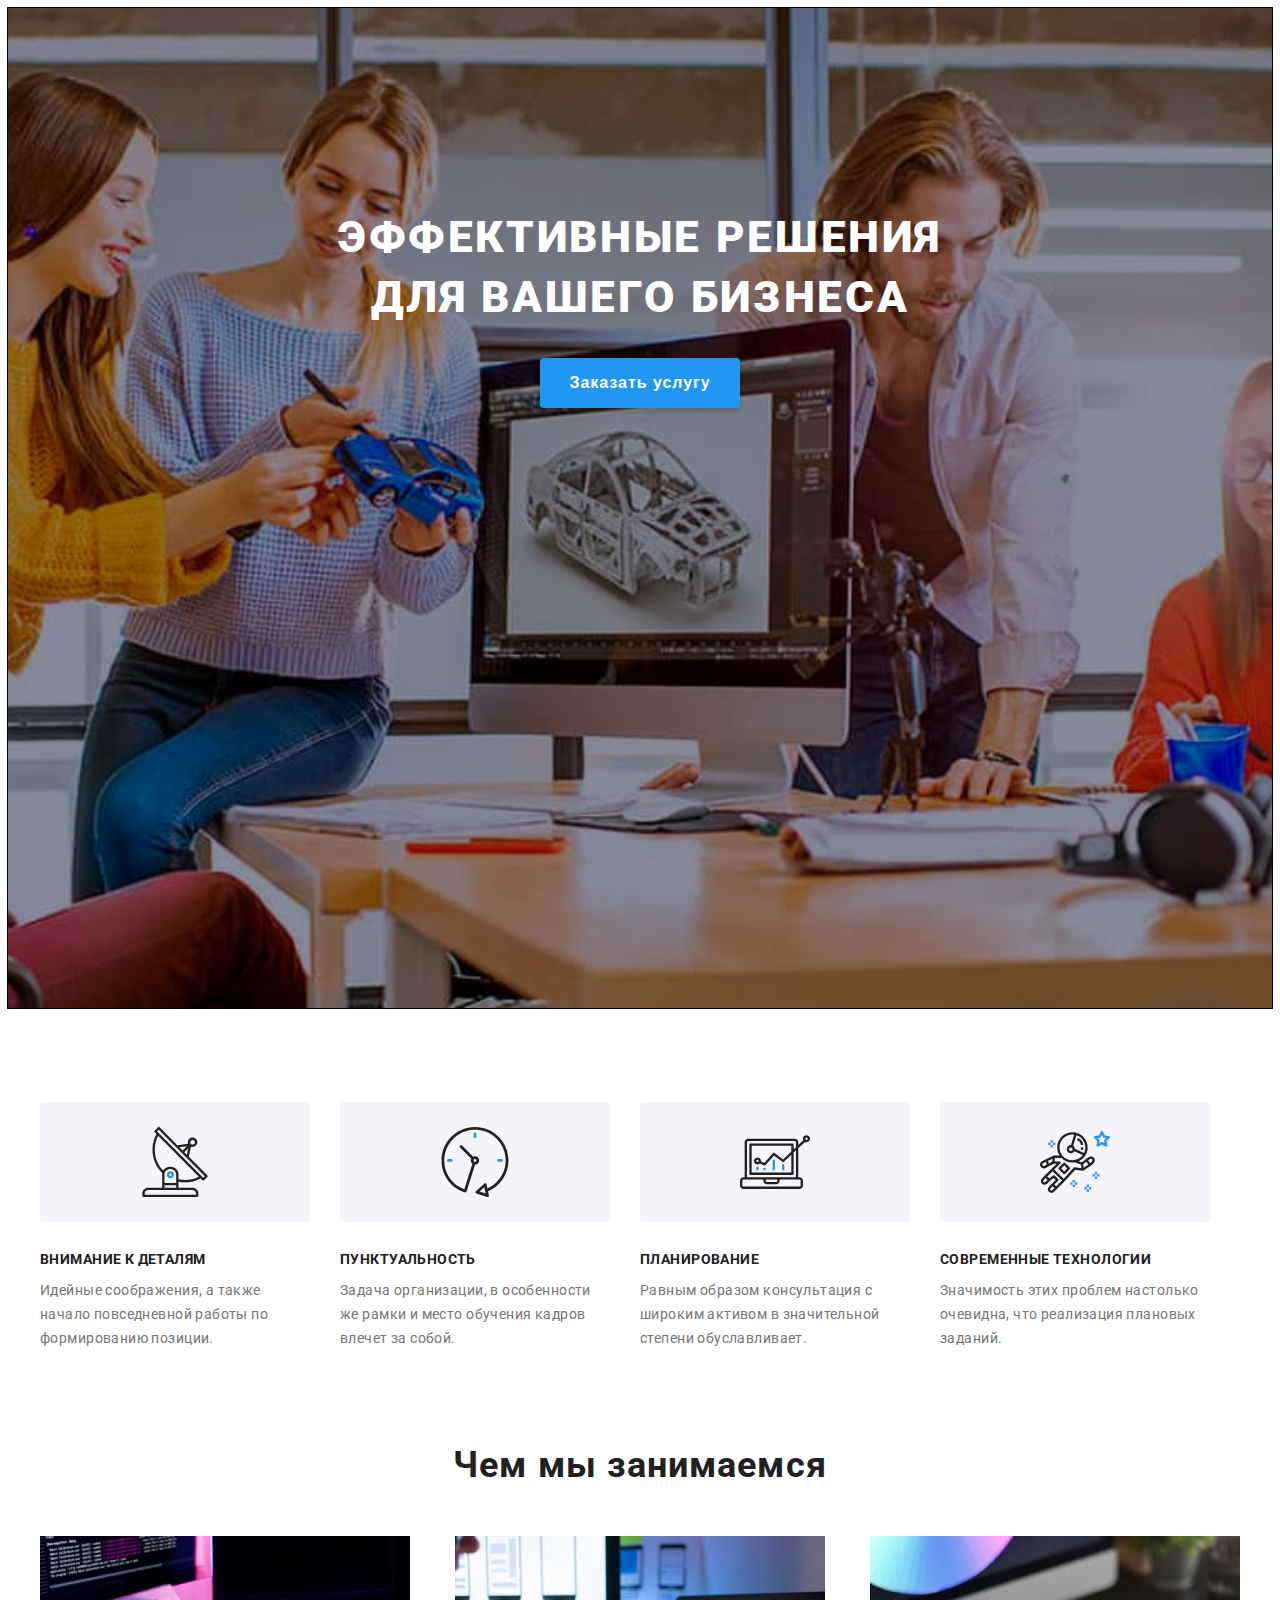
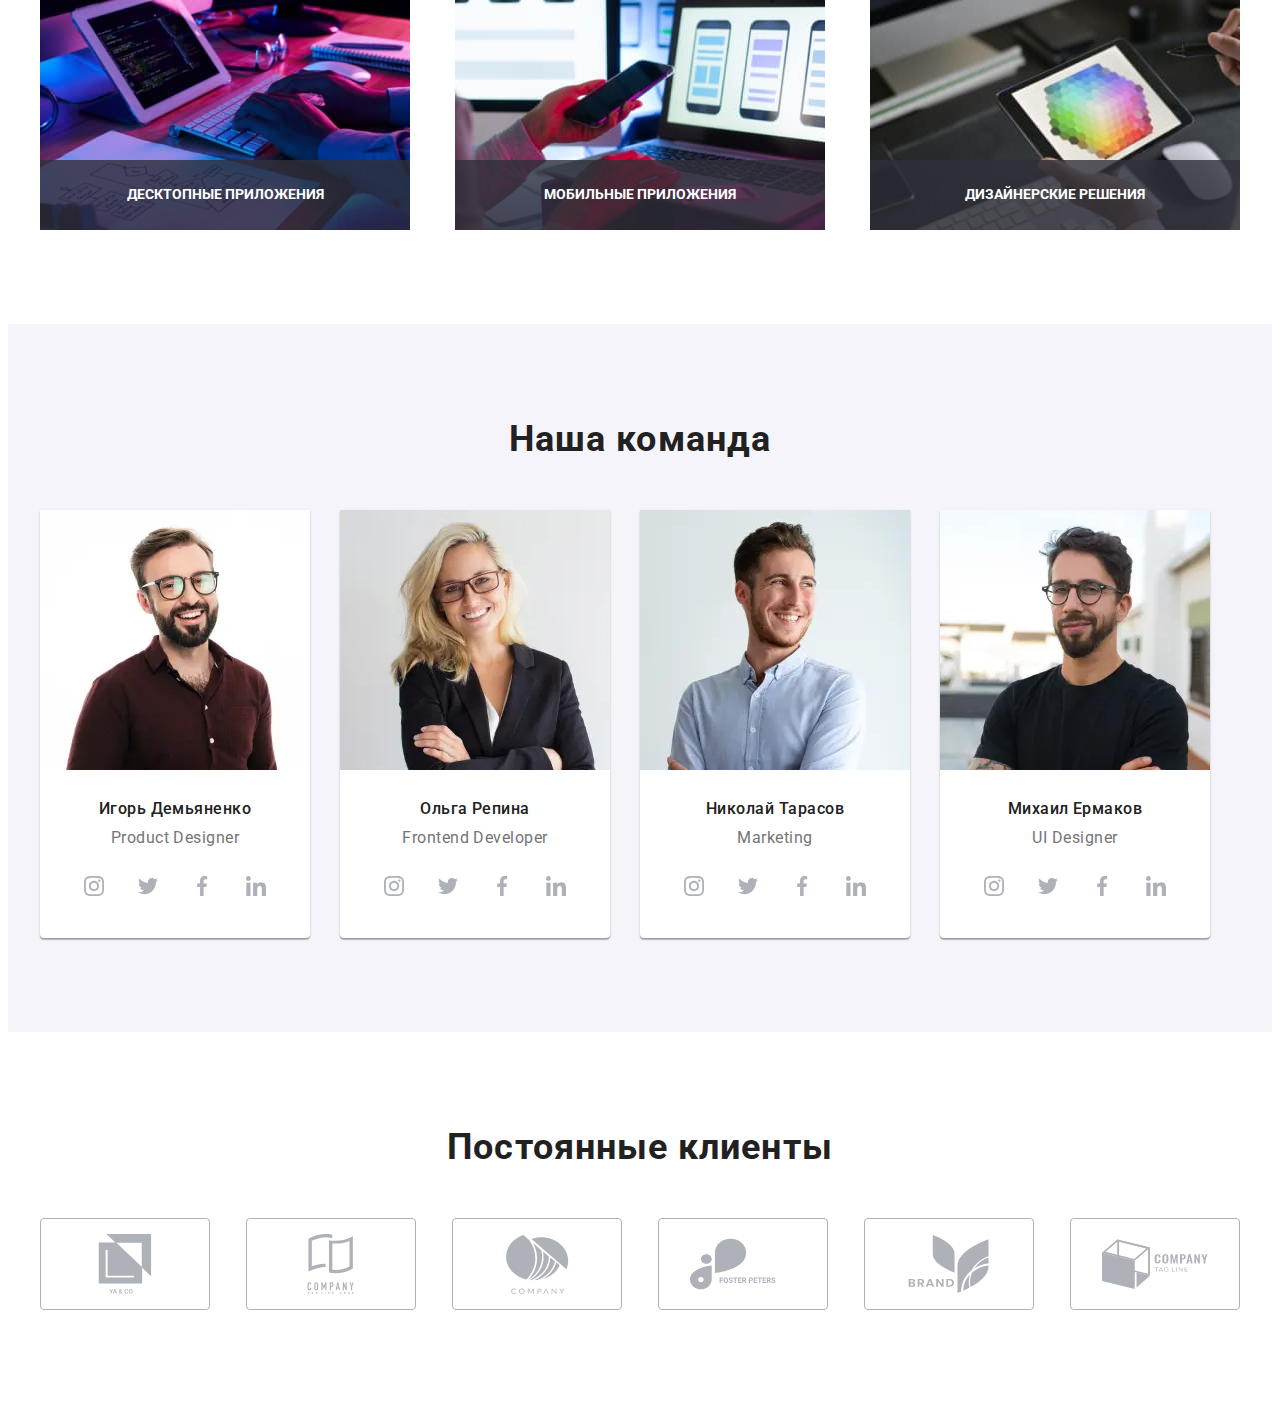
==== index.html @ 4d84e10d "+ clients" ====
<!DOCTYPE html>
<html lang="ru">

<head>
  <meta charset="UTF-8" />
  <meta http-equiv="X-UA-Compatible" content="IE=edge" />
  <meta name="viewport" content="width=device-width, initial-scale=1.0" />
  <title>WebStudio</title>
  <link rel="preconnect" href="https://fonts.gstatic.com" />
  <link href="https://fonts.googleapis.com/css2?family=Raleway:wght@700&family=Roboto:wght@400;500;700;900&display=swap"
    rel="stylesheet" />
  <link rel="stylesheet" href="https://cdnjs.cloudflare.com/ajax/libs/modern-normalize/0.2.0/modern-normalize.min.css"
    integrity="sha512-sqIVMkf5f8XGYI/UZYGs7wODxlUeoj9JknataPfUwtvrSKWMHrMXGZ7Evb6nabFYJQG15vFFyALe6r0nWCD1Ug=="
    crossorigin="anonymous" referrerpolicy="no-referrer" />
  <link rel="stylesheet" href="./css/main.min.css" />
</head>

<body>
  <!-- header -->
  <!-- <header class="header">
    <div class="container header_container">
      <div class="momile-"></div>
      <nav class="navigation">
        <a class="logo logo_header link" href="./"><span class="logo_color">Web</span>Studio</a>
        <ul class="menu list">
          <li class="menu__item">
            <a class="menu__link link current" href="./">Студия</a>
          </li>
          <li class="menu__item">
            <a class="menu__link link" href="./portfolio.html">Портфолио</a>
          </li>
          <li class="menu__item">
            <a class="menu__link link" href="#contacts">Контакты</a>
          </li>
        </ul>
      </nav>
      <button type="button" class="header__mobile-menu-btn" data-menu-button>
        <svg class="header__mobile-menu-icon">
            <use href="./images/sprite.svg#icon-burger-menu"></use>
        </svg>
    </button>
      <ul class="contact-menu list">
        <li class="contact-menu__item">
          <a class="contact-menu__mail-link link" href="mailto:info@devstudio.com">
            <svg class="contact-menu__contact-icon" width="16" height="12">
              <use href="./images/sprite.svg#icon-envelope"></use>
            </svg>
            info@devstudio.com</a>
        </li>
        <li class="contact-menu__item">
          <a class="contact-menu__tel-link link" href="tel:+380961111111">
            <svg class="contact-menu__contact-icon" width="16" height="12">
              <use href="./images/sprite.svg#icon-smartphone"></use>
            </svg>+38 096 111 11 11</a>
        </li>
      </ul>
    </div>
    <div class="mobile-menu" data-menu>
      <div class="container mobile-menu__container">
          <button type="button" class="mobile-menu__close-btn" data-menu-close>
            <svg class="close-btn-icon">
              <use class="close-btn-link" href="./images/sprite.svg#icon-closebtn-mmenu"></use>
            </svg>
          </button>
          <ul class="mobile-menu__nav list">
              <li class="mobile-menu__item"><a href="" class="mobile-menu__link link current">Студия</a></li>
              <li class="mobile-menu__item"><a href="" class="mobile-menu__link link">Портфолио</a></li>
              <li class="mobile-menu__item"><a href="" class="mobile-menu__link link">Контакты</a></li>
          </ul>
          <ul class="contact-mobile-menu list">
            <li class="contact-mobile-menu__item">
              <a class="contact-mobile-menu__mail-link link" href="mailto:info@devstudio.com">                
                info@devstudio.com</a>
            </li>
            <li class="contact-mobile-menu__item">
              <a class="contact-mobile-menu__tel-link link" href="tel:+380961111111">                
                +38 096 111 11 11</a>
            </li>
          </ul>
          <ul class="social-list list">
            <li class="mobile-list-item">
              <a class="social-link link" href="#">
                Instagram
              </a>
            </li>
            <li class="mobile-list-item">
              <a class="social-link link" href="#">
                Twitter
              </a>
            </li>
            <li class="mobile-list-item">
              <a class="social-link link" href="#">
                Facebook
              </a>
            </li>
            <li class="mobile-list-item">
              <a class="social-link link" href="#">
                LinkedIn
              </a>
            </li>
          </ul>
      </div>
  </div>
  </header> -->
  <main>
    <!-- hero_section -->
    <section class="hero-section">
      <div class="container hero-container">
        <h1 class="main-title">
          Эффективные решения <br/>
          для вашего бизнеса
        </h1>
        <button class="popup-btn" type="button" data-modal-open>
          Заказать услугу
        </button>
      </div>
    </section>
    <!-- features_section -->
    <section class="features-section section">
      <div class="container features-container">
        <h2 class="main-suptitle visually-hidden">Преимущества</h2>
        <ul class="features-list list">
          <li class="features-list-item">
            <div class="features-icon-bgr">
              <svg class="features-icon" width="70" height="70">
                <use href="./images/sprite.svg#icon-antenna"></use>
              </svg>
            </div>
            <h3 class="suptitle">Внимание к деталям</h3>
            <p class="features-text">
              Идейные соображения, а также начало повседневной работы по
              формированию позиции.
            </p>
          </li>
          <li class="features-list-item">
            <div class="features-icon-bgr">
              <svg class="features-icon" width="70" height="70">
                <use href="./images/sprite.svg#icon-clock"></use>
              </svg>
            </div>
            <h3 class="suptitle">Пунктуальность</h3>
            <p class="features-text">
              Задача организации, в особенности же рамки и место обучения
              кадров влечет за собой.
            </p>
          </li>
          <li class="features-list-item">
            <div class="features-icon-bgr">
              <svg class="features-icon" width="70" height="70">
                <use href="./images/sprite.svg#icon-diagram"></use>
              </svg>
            </div>
            <h3 class="suptitle">Планирование</h3>
            <p class="features-text">
              Равным образом консультация с широким активом в значительной
              степени обуславливает.
            </p>
          </li>
          <li class="features-list-item">
            <div class="features-icon-bgr">
              <svg class="features-icon" width="70" height="70">
                <use href="./images/sprite.svg#icon-astronaut"></use>
              </svg>
            </div>
            <h3 class="suptitle">Современные технологии</h3>
            <p class="features-text">
              Значимость этих проблем настолько очевидна, что реализация
              плановых заданий.
            </p>
          </li>
        </ul>
      </div>
    </section>
    <!-- about_section -->
    <section class="about-section section">
      <div class="container">
        <h2 class="main-suptitle">Чем мы занимаемся</h2>
        <ul class="about-list list">
          <li class="about-list-item">
            <div class="about-list-wrapper">
              <picture class="picture">
                <source media="(min-width: 1200px)"
                    srcset="./images/what_we_do/box1.jpg 1x, ./images/what_we_do/box1.jpg 2x"
                      type="image/webp">
                <source media="(min-width: 1200px)"
                    srcset="./images/what_we_do/box1.jpg 1x, ./images/what_we_do/box1.jpg 2x">
              <img class="about-img" src="#" alt="программист пишет код" width="370"
                height="294" />
              </picture>
              <p class="about-list-wraper-title">Десктопные приложения</p>
            </div>
          </li>
          <li class="about-list-item">
            <div class="about-list-wrapper">
              <picture class="picture">
                <source media="(min-width: 1200px)"
                    srcset="./images/what_we_do/box2.jpg 1x, ./images/what_we_do/box2.jpg 2x"
                      type="image/webp">
                <source media="(min-width: 1200px)"
                    srcset="./images/what_we_do/box2.jpg 1x, ./images/what_we_do/box2.jpg 2x">
              <img class="about-img" src="#" alt="просмотр макета для телефона" width="370"
                height="294" />
              </picture>
              <p class="about-list-wraper-title">Мобильные приложения</p>
            </div>
          </li>
          <li class="about-list-item">
            <div class="about-list-wrapper">
              <picture class="picture">
                <source media="(min-width: 1200px)"
                    srcset="./images/what_we_do/box3.jpg 1x, ./images/what_we_do/box3.jpg 2x"
                      type="image/webp">
                <source media="(min-width: 1200px)"
                    srcset="./images/what_we_do/box3.jpg 1x, ./images/what_we_do/box3.jpg 2x">
              <img class="about-img" src="#" alt="выбор цвета" width="370" height="294" />
            </picture>
              <p class="about-list-wraper-title">Дизайнерские решения</p>
            </div>
          </li>
        </ul>
      </div>
    </section>
    <!-- our_team_section -->
    <section class="our-team-section section">
      <div class="container ots-container">
        <h2 class="main-suptitle">Наша команда</h2>
        <ul class="our-team-list list">
          <li class="our-team-list-item">
            <picture class="picture">
              <source media="(min-width: 1200px)"
                  srcset="./images/desktop/team1.webp 1x, ./images/desktop/team1@2x.webp 2x"
                    type="image/webp">
              <source media="(min-width: 1200px)"
                  srcset="./images/desktop/team1.jpg 1x, ./images/desktop/team1@2x.jpg 2x">
              <source media="(min-width: 768px)"
                  srcset="./images/tablet/team1.webp 1x, ./images/tablet/team1@2x.webp 2x"
                    type="image/webp">
              <source media="(min-width: 768px)"
                  srcset="./images/tablet/team1.jpg 1x, ./images/tablet/team1@2x.jpg 2x">
              <source media="(min-width: 480px)"
                  srcset="./images/mobile/team1.webp 1x, ./images/mobile/team1@2x.webp 2x"
                    type="image/webp">
              <source media="(min-width: 480px)"
              srcset="./images/mobile/team1.jpg 1x, ./images/mobile/team1@2x.jpg 2x">
              <img class="our-team-img" src="./images/mobile/team1.jpg" alt="Игорь Демьяненко"/>
            </picture>
            <div class="members">
              <h3 class="our-team-suptitle">Игорь Демьяненко</h3>
              <p class="our-team-text">Product Designer</p>
              <ul class="social-list list">
                <li class="members-list-item">
                  <a class="social-link link" href="#">
                    <svg class="social-icon">
                      <use class="social-list__icon" href="./images/sprite.svg#icon-instagram"></use>
                    </svg>
                  </a>
                </li>
                <li class="members-list-item">
                  <a class="social-link link" href="#">
                    <svg class="social-icon">
                      <use class="social-list__icon" href="./images/sprite.svg#icon-twitter"></use>
                    </svg>
                  </a>
                </li>
                <li class="members-list-item">
                  <a class="social-link link" href="#">
                    <svg class="social-icon">
                      <use class="social-list__icon" href="./images/sprite.svg#icon-facebook"></use>
                    </svg>
                  </a>
                </li>
                <li class="members-list-item">
                  <a class="social-link link" href="#">
                    <svg class="social-icon">
                      <use class="social-list__icon" href="./images/sprite.svg#icon-linkedin"></use>
                    </svg>
                  </a>
                </li>
              </ul>
            </div>
          </li>
          <li class="our-team-list-item">
            <picture class="picture">
              <source media="(min-width: 1200px)"
              srcset="./images/desktop/team2.webp 1x, ./images/desktop/team2@2x.webp 2x"
              type="image/webp">
                  <source media="(min-width: 1200px)"
              srcset="./images/desktop/team2.jpg 1x, ./images/desktop/team2@2x.jpg 2x">
                  <source media="(min-width: 768px)"
              srcset="./images/tablet/team2.webp 1x, ./images/tablet/team2@2x.webp 2x"
              type="image/webp">
                  <source media="(min-width: 768px)"
              srcset="./images/tablet/team2.jpg 1x, ./images/tablet/team2@2x.jpg 2x">
              <source media="(min-width: 480px)"
              srcset="./images/mobile/team2.webp 1x, ./images/mobile/team2@2x.webp 2x"
              type="image/webp">
              <source media="(min-width: 480px)"
              srcset="./images/mobile/team2.jpg 1x, ./images/mobile/team2@2x.jpg 2x">
              <img class="our-team-img" src="./images/mobile/team2.jpg" alt="Ольга Репина"/>
            </picture>            
            <div class="members">
              <h3 class="our-team-suptitle">Ольга Репина</h3>
              <p class="our-team-text">Frontend Developer</p>
              <ul class="social-list list">
                <li class="members-list-item">
                  <a class="social-link link" href="#">
                    <svg class="social-icon">
                      <use class="social-list__icon" href="./images/sprite.svg#icon-instagram"></use>
                    </svg>
                  </a>
                </li>
                <li class="members-list-item">
                  <a class="social-link link" href="#">
                    <svg class="social-icon">
                      <use class="social-list__icon" href="./images/sprite.svg#icon-twitter"></use>
                    </svg>
                  </a>
                </li>
                <li class="members-list-item">
                  <a class="social-link link" href="#">
                    <svg class="social-icon">
                      <use class="social-list__icon" href="./images/sprite.svg#icon-facebook"></use>
                    </svg>
                  </a>
                </li>
                <li class="members-list-item">
                  <a class="social-link link" href="#">
                    <svg class="social-icon">
                      <use class="social-list__icon" href="./images/sprite.svg#icon-linkedin"></use>
                    </svg>
                  </a>
                </li>
              </ul>
            </div>
          </li>
          <li class="our-team-list-item">
            <picture class="picture">
              <source media="(min-width: 1200px)"
              srcset="./images/desktop/team3.webp 1x, ./images/desktop/team3@2x.webp 2x"
              type="image/webp">
                  <source media="(min-width: 1200px)"
              srcset="./images/desktop/team3.jpg 1x, ./images/desktop/team3@2x.jpg 2x">
                  <source media="(min-width: 768px)"
              srcset="./images/tablet/team3.webp 1x, ./images/tablet/team3@2x.webp 2x"
              type="image/webp">
                  <source media="(min-width: 768px)"
              srcset="./images/tablet/team3.jpg 1x, ./images/tablet/team3@2x.jpg 2x">
              <source media="(min-width: 480px)"
              srcset="./images/mobile/team3.webp 1x, ./images/mobile/team3@2x.webp 2x"
              type="image/webp">
              <source media="(min-width: 480px)"
              srcset="./images/mobile/team3.jpg 1x, ./images/mobile/team3@2x.jpg 2x">
            <img class="our-team-img" src="./images/mobile/team3.jpg" alt="Николай Тарасов" />
          </picture>
            <div class="members">
              <h3 class="our-team-suptitle">Николай Тарасов</h3>
              <p class="our-team-text">Marketing</p>
              <ul class="social-list list">
                <li class="members-list-item">
                  <a class="social-link link" href="#">
                    <svg class="social-icon">
                      <use class="social-list__icon" href="./images/sprite.svg#icon-instagram"></use>
                    </svg>
                  </a>
                </li>
                <li class="members-list-item">
                  <a class="social-link link" href="#">
                    <svg class="social-icon">
                      <use class="social-list__icon" href="./images/sprite.svg#icon-twitter"></use>
                    </svg>
                  </a>
                </li>
                <li class="members-list-item">
                  <a class="social-link link" href="#">
                    <svg class="social-icon">
                      <use class="social-list__icon" href="./images/sprite.svg#icon-facebook"></use>
                    </svg>
                  </a>
                </li>
                <li class="members-list-item">
                  <a class="social-link link" href="#">
                    <svg class="social-icon">
                      <use class="social-list__icon" href="./images/sprite.svg#icon-linkedin"></use>
                    </svg>
                  </a>
                </li>
              </ul>
            </div>
          </li>
          <li class="our-team-list-item">
            <picture class="picture">
              <source media="(min-width: 1200px)"
              srcset="./images/desktop/team4.webp 1x, ./images/desktop/team4@2x.webp 2x"
              type="image/webp">
                  <source media="(min-width: 1200px)"
              srcset="./images/desktop/team4.jpg 1x, ./images/desktop/team4@2x.jpg 2x">
                  <source media="(min-width: 768px)"
              srcset="./images/tablet/team4.webp 1x, ./images/tablet/team4@2x.webp 2x"
              type="image/webp">
                  <source media="(min-width: 768px)"
              srcset="./images/tablet/team4.jpg 1x, ./images/tablet/team4@2x.jpg 2x">
              <source media="(min-width: 480px)"
              srcset="./images/mobile/team4.webp 1x, ./images/mobile/team4@2x.webp 2x"
              type="image/webp">
              <source media="(min-width: 480px)"
              srcset="./images/mobile/team4.jpg 1x, ./images/mobile/team4@2x.jpg 2x">
            <img class="our-team-img" src="./images/mobile/team4.jpg" alt="Михаил Ермаков"/>
          </picture>
            <div class="members">
              <h3 class="our-team-suptitle">Михаил Ермаков</h3>
              <p class="our-team-text">UI Designer</p>
              <ul class="social-list list">
                <li class="members-list-item">
                  <a class="social-link link" href="#">
                    <svg class="social-icon">
                      <use class="social-list__icon" href="./images/sprite.svg#icon-instagram"></use>
                    </svg>
                  </a>
                </li>
                <li class="members-list-item">
                  <a class="social-link link" href="#">
                    <svg class="social-icon">
                      <use class="social-list__icon" href="./images/sprite.svg#icon-twitter"></use>
                    </svg>
                  </a>
                </li>
                <li class="members-list-item">
                  <a class="social-link link" href="#">
                    <svg class="social-icon">
                      <use class="social-list__icon" href="./images/sprite.svg#icon-facebook"></use>
                    </svg>
                  </a>
                </li>
                <li class="members-list-item">
                  <a class="social-link link" href="#">
                    <svg class="social-icon">
                      <use class="social-list__icon" href="./images/sprite.svg#icon-linkedin"></use>
                    </svg>
                  </a>
                </li>
              </ul>
            </div>
          </li>
        </ul>
      </div>
    </section>
    <!-- clients section -->
    <section class="clients-section section">
      <div class="container clients-container">
        <h2 class="main-suptitle">Постоянные клиенты</h2>
        <ul class="clients-list list">
          <li class="clients-list-item">
            <a class="clients-link link" href="#">
              <svg class="clients-icon">
                <use href="./images/sprite.svg#icon-client1"></use>
              </svg>
            </a>
          </li>
          <li class="clients-list-item">
            <a class="clients-link link" href="#">
              <svg class="clients-icon">
                <use href="./images/sprite.svg#icon-client2"></use>
              </svg>
            </a>
          </li>
          <li class="clients-list-item">
            <a class="clients-link link" href="#">
              <svg class="clients-icon">
                <use href="./images/sprite.svg#icon-client3"></use>
              </svg>
            </a>
          </li>
          <li class="clients-list-item">
            <a class="clients-link link" href="#">
              <svg class="clients-icon">
                <use href="./images/sprite.svg#icon-client4"></use>
              </svg>
            </a>
          </li>
          <li class="clients-list-item">
            <a class="clients-link link" href="#">
              <svg class="clients-icon">
                <use href="./images/sprite.svg#icon-client5"></use>
              </svg>
            </a>
          </li>
          <li class="clients-list-item">
            <a class="clients-link link" href="#">
              <svg class="clients-icon">
                <use href="./images/sprite.svg#icon-client6"></use>
              </svg>
            </a>
          </li>
        </ul>
      </div>
    </section>
  </main>
  <!-- footer section -->
  <!-- <footer class="footer">
    <div class="container footer-container">
      <div class="footer-div-all">
        <div class="address-div">
          <a class="logo logo_footer link" href="./"><span class="logo_color">Web</span><span
              class="last_logo">Studio</span></a>
          <address class="address" id="contacts">
            <ul class="address-list list">
              <li class="address-list__item">
                <a class="address-list__link-maps link" href="https://goo.gl/maps/2FeBoZ7qKvZtW7PK7" target="_blank"
                  rel="nonoopener noreferrer">г. Киев, пр-т Леси Украинки, 26</a>
              </li>
              <li class="address-list__item">
                <a class="address-list__link-mail link" href="mailto:info@devstudio.com">info@devstudio.com</a>
              </li>
              <li class="address-list__item">
                <a class="address-list__link-tel link" href="tel:+380961111111">+38 096 111 11 11</a>
              </li>
            </ul>
          </address>
        </div>
        <div class="footer-social">
          <p class="footer-social-title">Присоединяйтесь</p>
          <ul class="social-list list">
            <li class="social-list__footer-item">
              <a class="social-list__footer-link link" href="#">
                <svg class="social-icon">
                  <use class="social-list__icon" href="./images/sprite.svg#icon-instagram"></use>
                </svg>
              </a>
            </li>
            <li class="social-list__footer-item">
              <a class="social-list__footer-link link" href="#">
                <svg class="social-icon">
                  <use class="social-list__icon" href="./images/sprite.svg#icon-twitter"></use>
                </svg>
              </a>
            </li>
            <li class="social-list__footer-item">
              <a class="social-list__footer-link link" href="#">
                <svg class="social-icon">
                  <use class="social-list__icon" href="./images/sprite.svg#icon-facebook"></use>
                </svg>
              </a>
            </li>
            <li class="social-list__footer-item">
              <a class="social-list__footer-link link" href="#">
                <svg class="social-icon">
                  <use class="social-list__icon" href="./images/sprite.svg#icon-linkedin"></use>
                </svg>
              </a>
            </li>
          </ul>
        </div>
        <div class="subscribe-mail">
          <p class="subscribe-mail-title">
            Подпишитесь на рассылку
          </p>
          <form action="#" class="footer-form">
            <input type="email" class="footer-form__input-mail" name="user-email" placeholder="E-mail" pattern="^[a-zA-Z0-9]+$+@[a-z0-9.-]=\.[a-z]{2,}$" title="test@mail.com" required >
            <button type="submit" class="subscribe-btn">
              Подписаться
              <svg class="subscribe-btn__icon">
                <use class="" href="./images/sprite.svg#icon-iconsend"></use>
              </svg>
            </button>
          </form>
        </div>
      </div>
    </div>
  </footer> -->
  <!-- BACKDROP -->
  <!-- <div class="backdrop is-hidden" data-modal>
    <div class="modal"> 
      <button type="button" class="close-btn" data-modal-close>
        <svg class="close-btn-icon">
          <use class="close-btn-link" href="./images/sprite.svg#icon-closebtn"></use>
        </svg>
      </button>
      <form action="#" class="modal-form">
        <p class="modal-form-title">
          Оставьте свои данные, мы вам перезвоним
        </p>
        <label class="modal-form-label">
          Имя          
            <span class="modal-form-label-wrapper">
              <input type="text" class="modal-form-input" name="user-name" minlength="2" pattern="[a-zA-Zа-яёА-ЯЁ]+" title="Имя должно содержать символы кирилицы или латиницы" required >
              <svg class="input-icon">
                <use class="input-icon-link" href="./images/sprite.svg#icon-person-black"></use>
              </svg>
            </span>
        </label>
        <label class="modal-form-label">
          Телефон
          <span class="modal-form-label-wrapper">
          <input type="tel" class="modal-form-input" name="user-tel" pattern="[0-9]{3}-[0-9]{3}-[0-9]{2}-[0-9]{2}" title="099-999-99-99" required >
          <svg class="input-icon">
            <use class="input-icon-link" href="./images/sprite.svg#icon-phone-black"></use>
          </svg>
        </span>
        </label>
        <label class="modal-form-label">
          Почта
          <span class="modal-form-label-wrapper">
          <input type="email" class="modal-form-input" name="user-email" pattern="^[a-zA-Z0-9]+$+@[a-z0-9.-]=\.[a-z]{2,}$" title="test@mail.com" required >
          <svg class="input-icon">
            <use class="input-icon-link" href="./images/sprite.svg#icon-email-black"></use>
          </svg>
        </span>
        </label>
        <label class="modal-form-label">
          Комментарий
          <textarea name="user-message" class="modal-form-message" placeholder="Введите текст"></textarea>
        </label>
        <input type="checkbox" class="modal-form-checkbox visually-hidden" id="accept-policy">
        <label for="accept-policy" class="modal-form-checkbox-label">
          Соглашаюсь с рассылкой и принимаю&nbsp;
          <a href="#" class="modal-form-checkbox-link link">Условия договора</a>
        </label>
        <button type="submit" class="modal-form-btn">Отправить</button>
      </form>
    </div>
  </div> -->
  <!-- <script src="./js/modal.js"></script> -->
  <!-- <script
      defer
      src="https://cdnjs.cloudflare.com/ajax/libs/body-scroll-lock/3.1.5/bodyScrollLock.min.js"
      integrity="sha512-HowizSDbQl7UPEAsPnvJHlQsnBmU2YMrv7KkTBulTLEGz9chfBoWYyZJL+MUO6p/yBuuMO/8jI7O29YRZ2uBlA=="
      crossorigin="anonymous"
    ></script> -->
    <script defer src="./js/menu.js"></script>
</body>

</html>
---- css/main.min.css ----
:root{--filters-btn-bgr-color: #f5f4fa;--btn-hover-color: #188ce8;--main-background-color: #2f303a;--main-title-color: #ffffff;--grey-text-color: #757575;--suptitle-color: #212121;--logo-color: #000000;--accent-color: #2196f3;--bg-color: #c4c4c4;--social-link-color: #afb1b8;--main-font: "Roboto", "Arial", sans-serif;--secondary-font: "Raleway", sans-serif;--transition-timing-function: cubic-bezier(0.4, 0, 0.2, 1)}.visually-hidden{position:absolute;width:1px;height:1px;margin:-1px;border:0;padding:0;white-space:nowrap;clip-path:inset(100%);clip:rect(0 0 0 0);overflow:hidden}h1,h2,h3,h4,h5,h6,p{margin-top:0;margin-bottom:0}ul,ol{margin-top:0;margin-bottom:0;padding-left:0}img{display:block;margin:0 auto}body{font-family:"Roboto", sans-serif}.list{list-style:none}.link{text-decoration:none}.section{padding-bottom:60px;padding-top:60px}@media screen and (min-width: 1200px){.section{padding-bottom:94px;padding-top:94px}}.container{padding-left:15px;padding-right:15px}@media screen and (min-width: 480px){.container{width:480px;margin:0 auto}}@media screen and (min-width: 768px){.container{width:768px}}@media screen and (min-width: 1200px){.container{width:1200px}}.logo{font-family:var(--secondary-font);font-size:26px;line-height:1.19;letter-spacing:0.03em;color:var(--logo-color)}.logo_color{font-family:var(--secondary-font);font-size:26px;line-height:1.19;letter-spacing:0.03em;color:var(--accent-color)}.menu .link.current{color:var(--accent-color)}.current{position:relative}.current::after{position:absolute;bottom:0;content:"";display:block;width:100%;height:4px;background-color:var(--accent-color);border-radius:2px}.main-title{margin-bottom:30px;font-weight:900;font-size:26px;line-height:1.6;text-align:center;letter-spacing:0.06em;text-transform:uppercase;color:var(--main-title-color)}@media screen and (min-width: 1200px){.main-title{font-size:44px;line-height:1.36}}.popup-btn{background-color:var(--accent-color);font-weight:700;font-size:16px;line-height:1.87;display:flex;align-items:center;justify-content:center;width:200px;height:50px;letter-spacing:0.06em;color:var(--main-title-color);cursor:pointer;box-shadow:0px 4px 4px rgba(0,0,0,0.15);border:none;border-radius:4px;margin:0 auto;transition:background-color 250ms var(--transition-timing-function)}.popup-btn:hover,.popup-btn:focus{background:var(--btn-hover-color)}.main-suptitle{font-size:28px;line-height:1.18;letter-spacing:0.03em;text-align:center;color:var(--suptitle-color);margin-bottom:30px}@media screen and (min-width: 1200px){.main-suptitle{font-size:36px;line-height:1.17;margin-bottom:50px}}.suptitle{font-size:14px;line-height:1.14;letter-spacing:0.03em;text-transform:uppercase;color:var(--suptitle-color);margin-bottom:10px}@media screen and (max-width: 480px){.suptitle{text-align:center}}.social-list{display:flex;align-items:center;justify-content:space-between;width:206px;margin:0 auto}.social-link{display:flex;justify-content:center;align-items:center;width:44px;height:44px;border-radius:50%;color:var(--social-link-color);transition:background-color 250ms var(--transition-timing-function)}.social-link:hover,.social-link:focus{color:var(--main-title-color);background-color:var(--accent-color)}.social-icon{fill:currentColor;width:20px;height:20px}.filters-btn{border:none;font-family:"Roboto", sans-serif;font-weight:500;font-size:16px;line-height:1.62;text-align:center;letter-spacing:0.03em;color:var(--suptitle-color);background:var(--filters-btn-bgr-color);border-radius:4px;padding:6px 22px;transition:color 250ms var(--transition-timing-function)}.filters-btn:hover,.filters-btn:focus{background:var(--accent-color);color:var(--main-title-color);box-shadow:0px 3px 1px rgba(0,0,0,0.1),0px 1px 2px rgba(0,0,0,0.08),0px 2px 2px rgba(0,0,0,0.12);border-radius:4px;font-weight:500;font-size:16px;line-height:1.62;text-align:center;letter-spacing:0.03em;transition:color 250ms var(--transition-timing-function)}.modal-form{display:flex;flex-direction:column}.modal-form-title{font-weight:700;font-size:20px;line-height:1.5;letter-spacing:0.03em;text-align:center;color:var(--suptitle-color);margin-bottom:12px}.modal-form-label{font-size:12px;line-height:1.16;letter-spacing:0.01em;color:var(--grey-text-color);margin-bottom:10px}.modal-form-label-wrapper{position:relative;display:block;margin-top:4px}.modal-form-input{width:100%;height:40px;border:1px solid rgba(33,33,33,0.2);border-radius:4px;padding-left:42px}.modal-form-input:focus{outline:none;border-color:var(--accent-color);transition:border-color 250ms var(--transition-timing-function)}.input-icon{position:absolute;top:50%;transform:translateY(-50%);left:12px;width:18px;height:18px}.modal-form-input:focus+.input-icon{fill:var(--accent-color);transition:fill 250ms var(--transition-timing-function)}.modal-form-message{width:100%;height:120px;border:1px solid rgba(33,33,33,0.2);border-radius:4px;margin-top:4px;padding:12px 16px;resize:none;transition:border-color 250ms var(--transition-timing-function)}.modal-form-message::placeholder{font-size:12px;line-height:1.16;letter-spacing:0.01em;color:rgba(117,117,117,0.5)}.modal-form-message:focus{outline:none;border-color:var(--accent-color)}.modal-form-checkbox-label{display:flex;align-items:center;justify-content:center;font-size:14px;line-height:1.7;letter-spacing:0.03em;color:var(--grey-text-color);margin-bottom:30px}.modal-form-checkbox:checked+.modal-form-checkbox-label::before{background-image:url(../images/icons/iconcheck.svg)}.modal-form-checkbox-label::before{display:block;content:"";background-image:url(../images/icons/viconcheck.svg);width:16px;height:15px;cursor:pointer;margin-right:8px}.modal-form-checkbox-link{text-decoration-line:underline;color:var(--accent-color)}.modal-form-btn{align-self:center;font-weight:700;font-size:16px;line-height:1.8;letter-spacing:0.06em;width:200px;height:50px;background:var(--accent-color);box-shadow:0px 4px 4px rgba(0,0,0,0.15);border-radius:4px;border:none;color:var(--main-title-color);transition:background-color 250ms var(--transition-timing-function)}.modal-form-btn:hover,.modal-form-btn:focus{background:var(--btn-hover-color)}.modal{position:absolute;top:50%;left:50%;width:528px;height:582px;background-color:var(--main-title-color);transform:translate(-50%, -50%);padding:40px;box-shadow:0px 1px 3px rgba(0,0,0,0.12),0px 1px 1px rgba(0,0,0,0.14),0px 2px 1px rgba(0,0,0,0.2);border-radius:4px}.close-btn{position:absolute;top:8px;right:8px;width:30px;height:30px;border-radius:50%;border:1px solid rgba(0,0,0,0.1);background-color:transparent;cursor:pointer;padding:0}.close-btn:hover,.close-btn:focus{fill:var(--accent-color);transition:fill 250ms var(--transition-timing-function)}.close-btn-icon{width:11px;height:11px}.backdrop{position:fixed;top:0;left:0;width:100vw;height:100vh;background-color:rgba(0,0,0,0.2);transition:opacity 250ms linear, visibility 250ms linear}.is-hidden{opacity:0;visibility:hidden;pointer-events:none}.header_container{display:flex;align-items:center;border-bottom:1px solid #ececec}.navigation{display:flex;align-items:center}.logo_header{margin-right:92px}.menu{display:flex;align-items:center}.menu .menu__link{display:block;padding-top:32px;padding-bottom:32px}.menu__item:not(:last-child){margin-right:50px}.menu__link{font-weight:500;font-size:14px;line-height:1.14;letter-spacing:0.02em;color:var(--suptitle-color);transition:color 250ms var(--transition-timing-function)}.menu__link:hover,.menu__link:focus{color:var(--accent-color)}.contact-menu{display:flex;align-items:center;margin-left:auto}.contact-menu .contact-menu__item:not(:last-child){margin-right:50px}.contact-menu__contact-icon{fill:currentColor;margin-right:10px;width:16px;height:16px}.contact-menu__mail-link,.contact-menu__tel-link{display:flex;padding-top:32px;padding-bottom:32px;align-items:center;font-weight:500;font-size:14px;line-height:1.14;letter-spacing:0.02em;color:var(--grey-text-color);transition:color 250ms var(--transition-timing-function)}.contact-menu__mail-link:hover,.contact-menu__mail-link:focus,.contact-menu__tel-link:hover,.contact-menu__tel-link:focus{color:var(--accent-color)}.hero-section{background-color:var(--bg-color);background-image:linear-gradient(to right, rgba(47,48,58,0.4), rgba(47,48,58,0.4)),url(../images/mobile/bg-main.jpg);padding-top:118px;padding-bottom:118px;background-position:center;background-repeat:no-repeat;background-size:cover;min-height:400px;outline:1px solid #000000;margin:0 auto}@media screen and (min-device-pixel-ratio: 2) and (min-width: 320px), (min-resolution: 192dpi) and (min-width: 320px), (min-resolution: 2dppx) and (min-width: 320px){.hero-section{background-image:url(../images/mobile/bg-main@2x.jpg)}}@media screen and (min-width: 768px){.hero-section{background-image:url(../images/tablet/bg-main.jpg)}}@media screen and (min-device-pixel-ratio: 2) and (min-width: 768px), (min-resolution: 192dpi) and (min-width: 768px), (min-resolution: 2dppx) and (min-width: 768px){.hero-section{background-image:url(../images/tablet/bg-main@2x.jpg)}}@media screen and (min-width: 1200px){.hero-section{background-image:url(../images/desktop/bg-main.jpg);padding-top:200px;padding-bottom:200px;max-width:1600px;height:600px}}@media screen and (min-device-pixel-ratio: 2) and (min-width: 1200px), (min-resolution: 192dpi) and (min-width: 1200px), (min-resolution: 2dppx) and (min-width: 1200px){.hero-section{background-image:url(../images/desktop/bg-main@2x.jpg)}}.features-icon-bgr{background-color:var(--filters-btn-bgr-color);display:flex;align-items:center;justify-content:center;height:120px;border-radius:4px;margin-bottom:30px}.features-text{font-size:14px;line-height:1.14;line-height:24px;letter-spacing:0.03em;color:var(--grey-text-color)}@media screen and (min-width: 768px){.features-list{display:flex;flex-wrap:wrap;margin-left:-30px;margin-top:-30px}.features-list-item{width:calc((100% - 60px) / 2);margin-left:30px;margin-top:30px}}@media screen and (min-width: 1200px){.features-list-item{width:270px}}.about-list{display:flex;justify-content:space-between}.about-list-wrapper{position:relative}.about-list-wraper-title{position:absolute;bottom:0;width:100%;height:70px;display:flex;align-items:center;justify-content:center;font-weight:700;font-size:14px;line-height:1.14;text-align:center;text-transform:uppercase;color:var(--main-title-color);background-color:rgba(47,48,58,0.8)}@media screen and (max-width: 1200px){.about-section{display:none}}.about-section{padding-top:0px}.our-team-section{background-color:var(--filters-btn-bgr-color)}.our-team-suptitle{font-weight:500;font-size:16px;line-height:1.18;text-align:center;letter-spacing:0.03em;color:var(--suptitle-color);margin-bottom:10px}.our-team-text{font-size:16px;line-height:1.18;text-align:center;letter-spacing:0.03em;color:var(--grey-text-color);margin-bottom:16px}.members{padding:24px 0}.our-team-list-item{background-color:var(--main-title-color);box-shadow:0px 1px 3px rgba(0,0,0,0.12),0px 1px 1px rgba(0,0,0,0.14),0px 2px 1px rgba(0,0,0,0.2);border-radius:0px 0px 4px 4px}.our-team-list-item:not(:last-child){margin-bottom:30px}@media screen and (min-width: 768px){.our-team-list{display:flex;flex-wrap:wrap;margin-left:-30px;margin-top:-30px}.our-team-list-item{width:calc((100% - 60px) / 2);margin-left:30px;margin-top:30px;margin-bottom:0px}.our-team-list-item:not(:last-child){margin-bottom:0px}}@media screen and (min-width: 1200px){.members{padding:30px 0}.our-team-section{max-width:1600px}.our-team-list-item{width:unset}}.clients-list{display:flex;flex-wrap:wrap;align-items:center;justify-content:space-between;margin-left:-30px;margin-top:-30px}.clients-list-item{display:block;width:calc((100% - 60px) / 2);margin-left:30px;margin-top:30px}.clients-icon{fill:currentColor;width:106px;height:60px}.clients-link{display:flex;justify-content:center;align-items:center;color:var(--social-link-color);height:92px;border:1px solid var(--social-link-color);border-radius:4px;box-sizing:border-box;transition:color 250ms var(--transition-timing-function)}.clients-link:hover,.clients-link:focus{color:var(--accent-color);border-color:var(--accent-color)}@media screen and (min-width: 768px){.clients-list-item{width:calc((100% - 90px) / 3)}}@media screen and (min-width: 1200px){.clients-list-item{width:170px}}.footer{background-color:var(--main-background-color)}.footer-container{padding-top:60px;padding-bottom:60px}.logo-div{margin-bottom:20px}.last_logo{color:var(--main-title-color)}.address{font-style:normal;margin-top:20px}.footer-div-all{display:flex}.address-div{margin-right:70px}.address-list__item{margin-bottom:10px}.address-list__link-maps{font-size:14px;line-height:1.71;letter-spacing:0.03em;color:var(--main-title-color)}.address-list__link-mail,.address-list__link-tel{font-size:14px;line-height:1.71;letter-spacing:0.03em;color:rgba(255,255,255,0.6);transition:color 250ms var(--transition-timing-function)}.address-list__link-mail:hover,.address-list__link-mail:focus,.address-list__link-tel:hover,.address-list__link-tel:focus{color:var(--accent-color)}.footer-social-title{margin-bottom:20px;padding-top:12px;font-weight:700;font-size:14px;line-height:1.14;letter-spacing:0.03em;color:var(--main-title-color);text-transform:uppercase}.social-list__footer-link{display:flex;justify-content:center;align-items:center;width:44px;height:44px;border-radius:50%;background-color:rgba(255,255,255,0.1);color:var(--main-title-color);transition:background-color 250ms var(--transition-timing-function)}.social-list__footer-link:hover,.social-list__footer-link:focus{color:var(--main-title-color);background-color:var(--accent-color)}.footer-social-icon{fill:currentColor;width:22px;height:22px}.footer-form{display:flex}.subscribe-mail{display:inline-block;align-items:center;margin-left:auto}.subscribe-mail-title{display:block;font-weight:700;font-size:14px;line-height:1.14;letter-spacing:0.03em;text-transform:uppercase;color:var(--main-title-color);margin-bottom:20px;padding-top:12px}.footer-form__input-mail{width:358px;height:50px;border:1px solid rgba(255,255,255,0.3);border-radius:4px;filter:drop-shadow(0px 4px 4px rgba(0,0,0,0.15));background-color:transparent;font-size:16px;line-height:1.25;letter-spacing:0.03em;color:rgba(255,255,255,0.6);padding:15px 16px}.footer-form__input-mail :focus{outline:none;border-color:var(--accent-color);transition:border-color 250ms var(--transition-timing-function)}.subscribe-btn{display:flex;align-items:center;justify-content:center;width:200px;height:50px;background:var(--accent-color);box-shadow:0px 4px 4px rgba(0,0,0,0.15);border-radius:4px;margin-left:12px;border:none;color:var(--main-title-color);font-weight:700;font-size:16px;line-height:1.8;letter-spacing:0.06em;cursor:pointer}.subscribe-btn :hover{background-color:var(--btn-hover-color);transition:background-color 250ms var(--transition-timing-function)}.subscribe-btn__icon{width:24px;height:24px;margin-left:10px}.filters-list{display:flex;justify-content:center;margin-bottom:34px}.filters-list-item{display:block}.filters-list-item:not(:last-child){margin-right:8px}.projects-list{display:flex;flex-wrap:wrap;margin-left:-30px;margin-top:-30px}.projects-list-item{margin-left:30px;margin-top:30px;background:var(--main-title-color)}.projects-list-item:hover{box-shadow:0px 1px 1px rgba(0,0,0,0.12),0px 4px 4px rgba(0,0,0,0.06),1px 4px 6px rgba(0,0,0,0.16)}.projects-suptitle{font-size:18px;line-height:2;letter-spacing:0.06em;color:var(--suptitle-color)}.projects-text{font-size:16px;line-height:1.87;letter-spacing:0.03em;color:var(--suptitle-color)}.project-list-item-div{padding:20px 24px;border:1px solid #eeeeee}.projects-link{display:block;position:relative}.projects-img-wrapper{position:relative;overflow:hidden}.overlay{position:absolute;top:0;left:0;width:100%;height:100%;font-size:18px;line-height:1.5;letter-spacing:0.03em;color:var(--main-title-color);background:rgba(33,150,243,0.9);overflow:auto;padding:63px 24px;transform:translateY(100%);transition:transform 250ms linear}.projects-link:hover .overlay,.projects-link:focus .overlay{transform:translateY(0%)}
/*# sourceMappingURL=main.min.css.map */
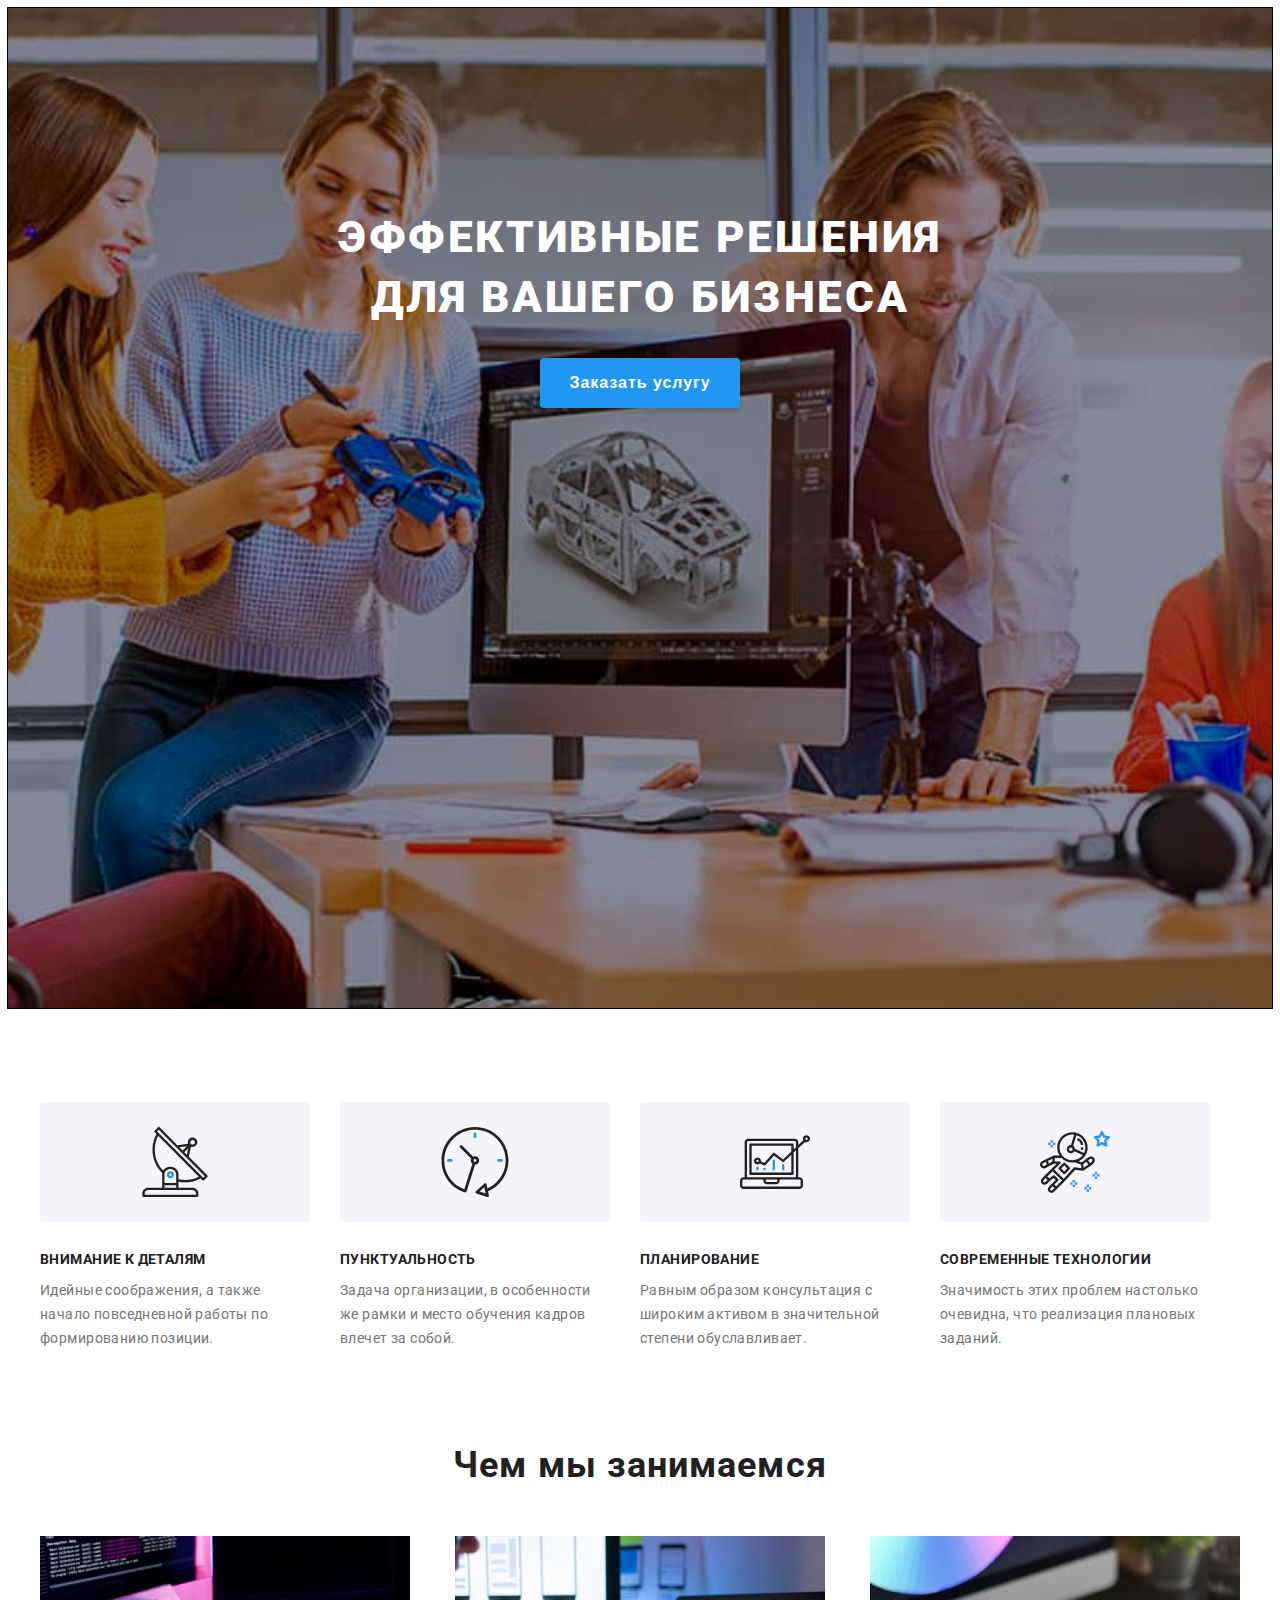
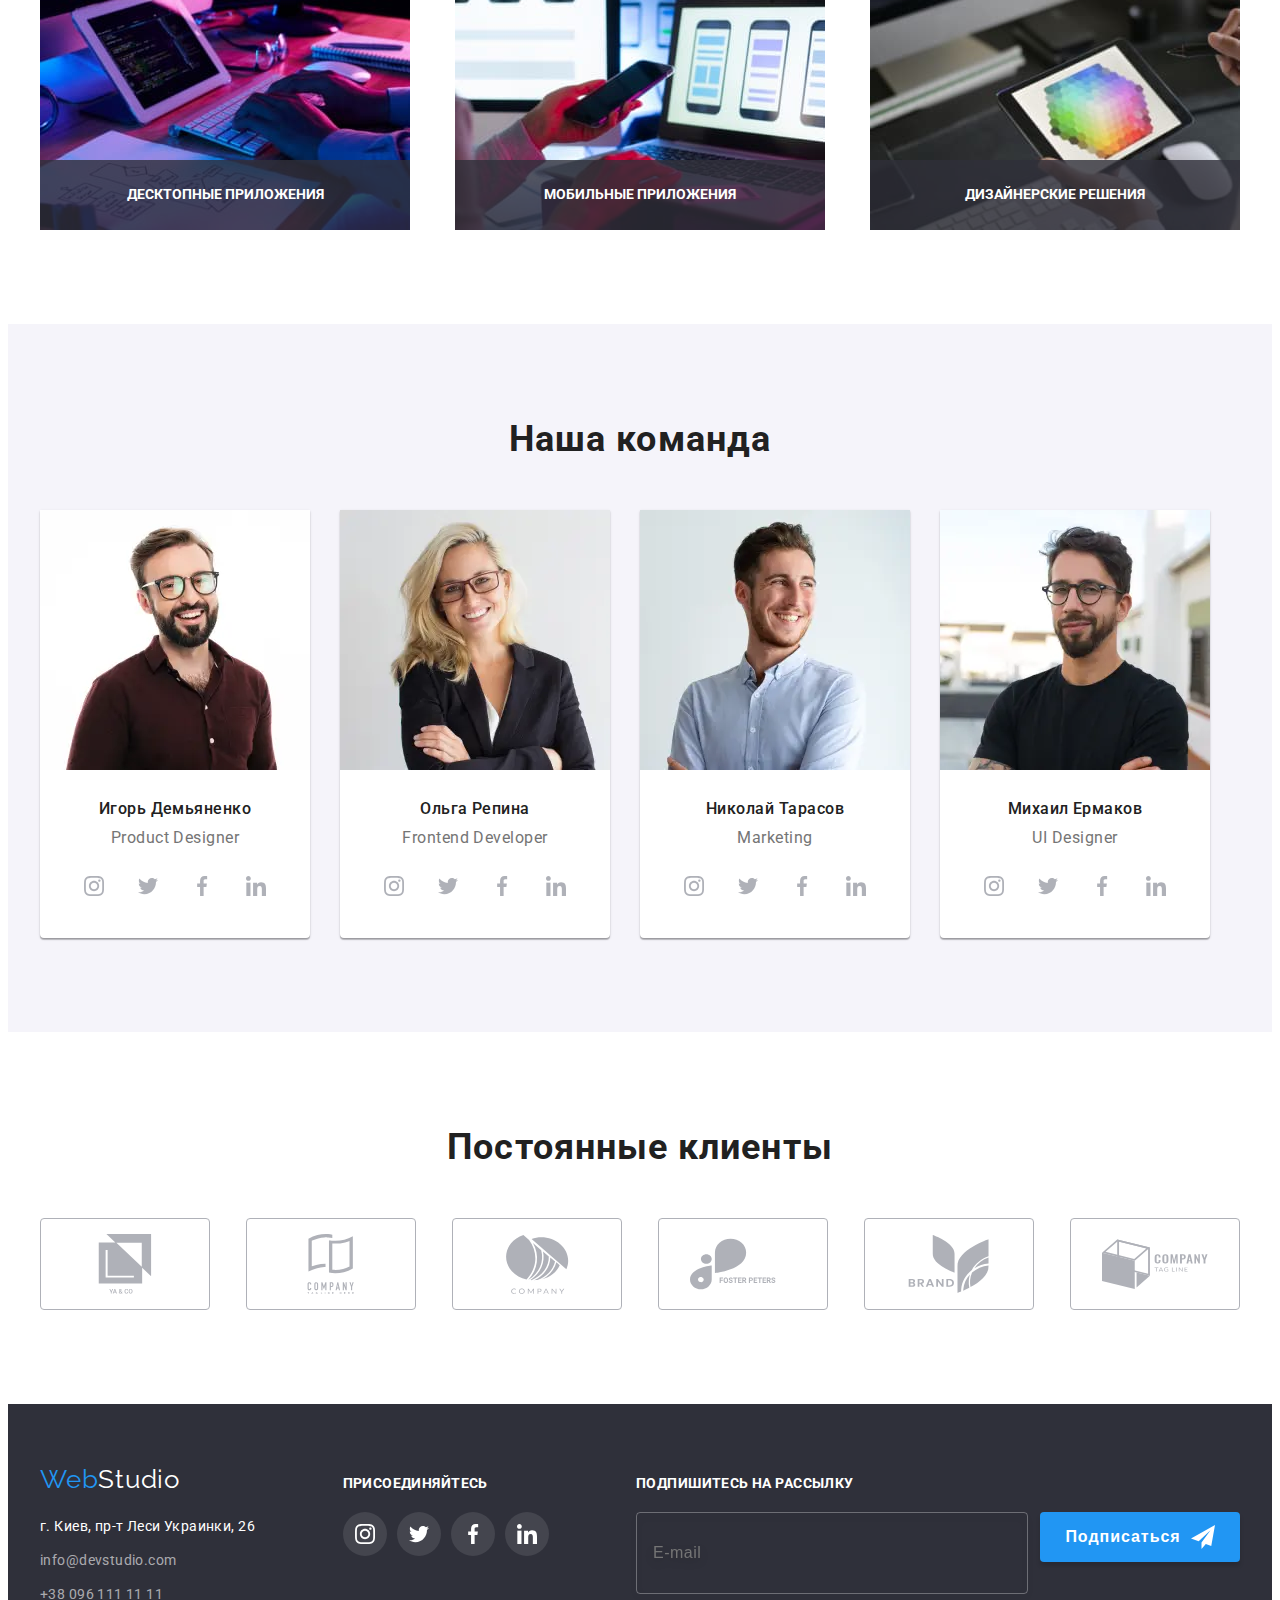
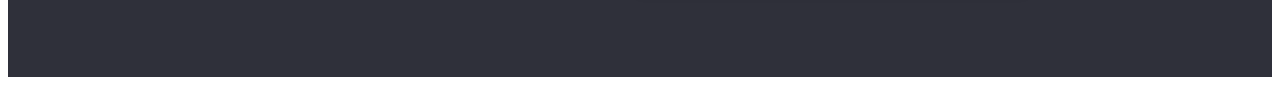
==== commit 20a962e6: "+ footer" ====
--- a/index.html
+++ b/index.html
@@ -496,7 +496,7 @@
     </section>
   </main>
   <!-- footer section -->
-  <!-- <footer class="footer">
+  <footer class="footer">
     <div class="container footer-container">
       <div class="footer-div-all">
         <div class="address-div">
@@ -566,7 +566,7 @@
         </div>
       </div>
     </div>
-  </footer> -->
+  </footer>
   <!-- BACKDROP -->
   <!-- <div class="backdrop is-hidden" data-modal>
     <div class="modal"> 
--- a/css/main.min.css
+++ b/css/main.min.css
@@ -1,2 +1,2 @@
-:root{--filters-btn-bgr-color: #f5f4fa;--btn-hover-color: #188ce8;--main-background-color: #2f303a;--main-title-color: #ffffff;--grey-text-color: #757575;--suptitle-color: #212121;--logo-color: #000000;--accent-color: #2196f3;--bg-color: #c4c4c4;--social-link-color: #afb1b8;--main-font: "Roboto", "Arial", sans-serif;--secondary-font: "Raleway", sans-serif;--transition-timing-function: cubic-bezier(0.4, 0, 0.2, 1)}.visually-hidden{position:absolute;width:1px;height:1px;margin:-1px;border:0;padding:0;white-space:nowrap;clip-path:inset(100%);clip:rect(0 0 0 0);overflow:hidden}h1,h2,h3,h4,h5,h6,p{margin-top:0;margin-bottom:0}ul,ol{margin-top:0;margin-bottom:0;padding-left:0}img{display:block;margin:0 auto}body{font-family:"Roboto", sans-serif}.list{list-style:none}.link{text-decoration:none}.section{padding-bottom:60px;padding-top:60px}@media screen and (min-width: 1200px){.section{padding-bottom:94px;padding-top:94px}}.container{padding-left:15px;padding-right:15px}@media screen and (min-width: 480px){.container{width:480px;margin:0 auto}}@media screen and (min-width: 768px){.container{width:768px}}@media screen and (min-width: 1200px){.container{width:1200px}}.logo{font-family:var(--secondary-font);font-size:26px;line-height:1.19;letter-spacing:0.03em;color:var(--logo-color)}.logo_color{font-family:var(--secondary-font);font-size:26px;line-height:1.19;letter-spacing:0.03em;color:var(--accent-color)}.menu .link.current{color:var(--accent-color)}.current{position:relative}.current::after{position:absolute;bottom:0;content:"";display:block;width:100%;height:4px;background-color:var(--accent-color);border-radius:2px}.main-title{margin-bottom:30px;font-weight:900;font-size:26px;line-height:1.6;text-align:center;letter-spacing:0.06em;text-transform:uppercase;color:var(--main-title-color)}@media screen and (min-width: 1200px){.main-title{font-size:44px;line-height:1.36}}.popup-btn{background-color:var(--accent-color);font-weight:700;font-size:16px;line-height:1.87;display:flex;align-items:center;justify-content:center;width:200px;height:50px;letter-spacing:0.06em;color:var(--main-title-color);cursor:pointer;box-shadow:0px 4px 4px rgba(0,0,0,0.15);border:none;border-radius:4px;margin:0 auto;transition:background-color 250ms var(--transition-timing-function)}.popup-btn:hover,.popup-btn:focus{background:var(--btn-hover-color)}.main-suptitle{font-size:28px;line-height:1.18;letter-spacing:0.03em;text-align:center;color:var(--suptitle-color);margin-bottom:30px}@media screen and (min-width: 1200px){.main-suptitle{font-size:36px;line-height:1.17;margin-bottom:50px}}.suptitle{font-size:14px;line-height:1.14;letter-spacing:0.03em;text-transform:uppercase;color:var(--suptitle-color);margin-bottom:10px}@media screen and (max-width: 480px){.suptitle{text-align:center}}.social-list{display:flex;align-items:center;justify-content:space-between;width:206px;margin:0 auto}.social-link{display:flex;justify-content:center;align-items:center;width:44px;height:44px;border-radius:50%;color:var(--social-link-color);transition:background-color 250ms var(--transition-timing-function)}.social-link:hover,.social-link:focus{color:var(--main-title-color);background-color:var(--accent-color)}.social-icon{fill:currentColor;width:20px;height:20px}.filters-btn{border:none;font-family:"Roboto", sans-serif;font-weight:500;font-size:16px;line-height:1.62;text-align:center;letter-spacing:0.03em;color:var(--suptitle-color);background:var(--filters-btn-bgr-color);border-radius:4px;padding:6px 22px;transition:color 250ms var(--transition-timing-function)}.filters-btn:hover,.filters-btn:focus{background:var(--accent-color);color:var(--main-title-color);box-shadow:0px 3px 1px rgba(0,0,0,0.1),0px 1px 2px rgba(0,0,0,0.08),0px 2px 2px rgba(0,0,0,0.12);border-radius:4px;font-weight:500;font-size:16px;line-height:1.62;text-align:center;letter-spacing:0.03em;transition:color 250ms var(--transition-timing-function)}.modal-form{display:flex;flex-direction:column}.modal-form-title{font-weight:700;font-size:20px;line-height:1.5;letter-spacing:0.03em;text-align:center;color:var(--suptitle-color);margin-bottom:12px}.modal-form-label{font-size:12px;line-height:1.16;letter-spacing:0.01em;color:var(--grey-text-color);margin-bottom:10px}.modal-form-label-wrapper{position:relative;display:block;margin-top:4px}.modal-form-input{width:100%;height:40px;border:1px solid rgba(33,33,33,0.2);border-radius:4px;padding-left:42px}.modal-form-input:focus{outline:none;border-color:var(--accent-color);transition:border-color 250ms var(--transition-timing-function)}.input-icon{position:absolute;top:50%;transform:translateY(-50%);left:12px;width:18px;height:18px}.modal-form-input:focus+.input-icon{fill:var(--accent-color);transition:fill 250ms var(--transition-timing-function)}.modal-form-message{width:100%;height:120px;border:1px solid rgba(33,33,33,0.2);border-radius:4px;margin-top:4px;padding:12px 16px;resize:none;transition:border-color 250ms var(--transition-timing-function)}.modal-form-message::placeholder{font-size:12px;line-height:1.16;letter-spacing:0.01em;color:rgba(117,117,117,0.5)}.modal-form-message:focus{outline:none;border-color:var(--accent-color)}.modal-form-checkbox-label{display:flex;align-items:center;justify-content:center;font-size:14px;line-height:1.7;letter-spacing:0.03em;color:var(--grey-text-color);margin-bottom:30px}.modal-form-checkbox:checked+.modal-form-checkbox-label::before{background-image:url(../images/icons/iconcheck.svg)}.modal-form-checkbox-label::before{display:block;content:"";background-image:url(../images/icons/viconcheck.svg);width:16px;height:15px;cursor:pointer;margin-right:8px}.modal-form-checkbox-link{text-decoration-line:underline;color:var(--accent-color)}.modal-form-btn{align-self:center;font-weight:700;font-size:16px;line-height:1.8;letter-spacing:0.06em;width:200px;height:50px;background:var(--accent-color);box-shadow:0px 4px 4px rgba(0,0,0,0.15);border-radius:4px;border:none;color:var(--main-title-color);transition:background-color 250ms var(--transition-timing-function)}.modal-form-btn:hover,.modal-form-btn:focus{background:var(--btn-hover-color)}.modal{position:absolute;top:50%;left:50%;width:528px;height:582px;background-color:var(--main-title-color);transform:translate(-50%, -50%);padding:40px;box-shadow:0px 1px 3px rgba(0,0,0,0.12),0px 1px 1px rgba(0,0,0,0.14),0px 2px 1px rgba(0,0,0,0.2);border-radius:4px}.close-btn{position:absolute;top:8px;right:8px;width:30px;height:30px;border-radius:50%;border:1px solid rgba(0,0,0,0.1);background-color:transparent;cursor:pointer;padding:0}.close-btn:hover,.close-btn:focus{fill:var(--accent-color);transition:fill 250ms var(--transition-timing-function)}.close-btn-icon{width:11px;height:11px}.backdrop{position:fixed;top:0;left:0;width:100vw;height:100vh;background-color:rgba(0,0,0,0.2);transition:opacity 250ms linear, visibility 250ms linear}.is-hidden{opacity:0;visibility:hidden;pointer-events:none}.header_container{display:flex;align-items:center;border-bottom:1px solid #ececec}.navigation{display:flex;align-items:center}.logo_header{margin-right:92px}.menu{display:flex;align-items:center}.menu .menu__link{display:block;padding-top:32px;padding-bottom:32px}.menu__item:not(:last-child){margin-right:50px}.menu__link{font-weight:500;font-size:14px;line-height:1.14;letter-spacing:0.02em;color:var(--suptitle-color);transition:color 250ms var(--transition-timing-function)}.menu__link:hover,.menu__link:focus{color:var(--accent-color)}.contact-menu{display:flex;align-items:center;margin-left:auto}.contact-menu .contact-menu__item:not(:last-child){margin-right:50px}.contact-menu__contact-icon{fill:currentColor;margin-right:10px;width:16px;height:16px}.contact-menu__mail-link,.contact-menu__tel-link{display:flex;padding-top:32px;padding-bottom:32px;align-items:center;font-weight:500;font-size:14px;line-height:1.14;letter-spacing:0.02em;color:var(--grey-text-color);transition:color 250ms var(--transition-timing-function)}.contact-menu__mail-link:hover,.contact-menu__mail-link:focus,.contact-menu__tel-link:hover,.contact-menu__tel-link:focus{color:var(--accent-color)}.hero-section{background-color:var(--bg-color);background-image:linear-gradient(to right, rgba(47,48,58,0.4), rgba(47,48,58,0.4)),url(../images/mobile/bg-main.jpg);padding-top:118px;padding-bottom:118px;background-position:center;background-repeat:no-repeat;background-size:cover;min-height:400px;outline:1px solid #000000;margin:0 auto}@media screen and (min-device-pixel-ratio: 2) and (min-width: 320px), (min-resolution: 192dpi) and (min-width: 320px), (min-resolution: 2dppx) and (min-width: 320px){.hero-section{background-image:url(../images/mobile/bg-main@2x.jpg)}}@media screen and (min-width: 768px){.hero-section{background-image:url(../images/tablet/bg-main.jpg)}}@media screen and (min-device-pixel-ratio: 2) and (min-width: 768px), (min-resolution: 192dpi) and (min-width: 768px), (min-resolution: 2dppx) and (min-width: 768px){.hero-section{background-image:url(../images/tablet/bg-main@2x.jpg)}}@media screen and (min-width: 1200px){.hero-section{background-image:url(../images/desktop/bg-main.jpg);padding-top:200px;padding-bottom:200px;max-width:1600px;height:600px}}@media screen and (min-device-pixel-ratio: 2) and (min-width: 1200px), (min-resolution: 192dpi) and (min-width: 1200px), (min-resolution: 2dppx) and (min-width: 1200px){.hero-section{background-image:url(../images/desktop/bg-main@2x.jpg)}}.features-icon-bgr{background-color:var(--filters-btn-bgr-color);display:flex;align-items:center;justify-content:center;height:120px;border-radius:4px;margin-bottom:30px}.features-text{font-size:14px;line-height:1.14;line-height:24px;letter-spacing:0.03em;color:var(--grey-text-color)}@media screen and (min-width: 768px){.features-list{display:flex;flex-wrap:wrap;margin-left:-30px;margin-top:-30px}.features-list-item{width:calc((100% - 60px) / 2);margin-left:30px;margin-top:30px}}@media screen and (min-width: 1200px){.features-list-item{width:270px}}.about-list{display:flex;justify-content:space-between}.about-list-wrapper{position:relative}.about-list-wraper-title{position:absolute;bottom:0;width:100%;height:70px;display:flex;align-items:center;justify-content:center;font-weight:700;font-size:14px;line-height:1.14;text-align:center;text-transform:uppercase;color:var(--main-title-color);background-color:rgba(47,48,58,0.8)}@media screen and (max-width: 1200px){.about-section{display:none}}.about-section{padding-top:0px}.our-team-section{background-color:var(--filters-btn-bgr-color)}.our-team-suptitle{font-weight:500;font-size:16px;line-height:1.18;text-align:center;letter-spacing:0.03em;color:var(--suptitle-color);margin-bottom:10px}.our-team-text{font-size:16px;line-height:1.18;text-align:center;letter-spacing:0.03em;color:var(--grey-text-color);margin-bottom:16px}.members{padding:24px 0}.our-team-list-item{background-color:var(--main-title-color);box-shadow:0px 1px 3px rgba(0,0,0,0.12),0px 1px 1px rgba(0,0,0,0.14),0px 2px 1px rgba(0,0,0,0.2);border-radius:0px 0px 4px 4px}.our-team-list-item:not(:last-child){margin-bottom:30px}@media screen and (min-width: 768px){.our-team-list{display:flex;flex-wrap:wrap;margin-left:-30px;margin-top:-30px}.our-team-list-item{width:calc((100% - 60px) / 2);margin-left:30px;margin-top:30px;margin-bottom:0px}.our-team-list-item:not(:last-child){margin-bottom:0px}}@media screen and (min-width: 1200px){.members{padding:30px 0}.our-team-section{max-width:1600px}.our-team-list-item{width:unset}}.clients-list{display:flex;flex-wrap:wrap;align-items:center;justify-content:space-between;margin-left:-30px;margin-top:-30px}.clients-list-item{display:block;width:calc((100% - 60px) / 2);margin-left:30px;margin-top:30px}.clients-icon{fill:currentColor;width:106px;height:60px}.clients-link{display:flex;justify-content:center;align-items:center;color:var(--social-link-color);height:92px;border:1px solid var(--social-link-color);border-radius:4px;box-sizing:border-box;transition:color 250ms var(--transition-timing-function)}.clients-link:hover,.clients-link:focus{color:var(--accent-color);border-color:var(--accent-color)}@media screen and (min-width: 768px){.clients-list-item{width:calc((100% - 90px) / 3)}}@media screen and (min-width: 1200px){.clients-list-item{width:170px}}.footer{background-color:var(--main-background-color)}.footer-container{padding-top:60px;padding-bottom:60px}.logo-div{margin-bottom:20px}.last_logo{color:var(--main-title-color)}.address{font-style:normal;margin-top:20px}.footer-div-all{display:flex}.address-div{margin-right:70px}.address-list__item{margin-bottom:10px}.address-list__link-maps{font-size:14px;line-height:1.71;letter-spacing:0.03em;color:var(--main-title-color)}.address-list__link-mail,.address-list__link-tel{font-size:14px;line-height:1.71;letter-spacing:0.03em;color:rgba(255,255,255,0.6);transition:color 250ms var(--transition-timing-function)}.address-list__link-mail:hover,.address-list__link-mail:focus,.address-list__link-tel:hover,.address-list__link-tel:focus{color:var(--accent-color)}.footer-social-title{margin-bottom:20px;padding-top:12px;font-weight:700;font-size:14px;line-height:1.14;letter-spacing:0.03em;color:var(--main-title-color);text-transform:uppercase}.social-list__footer-link{display:flex;justify-content:center;align-items:center;width:44px;height:44px;border-radius:50%;background-color:rgba(255,255,255,0.1);color:var(--main-title-color);transition:background-color 250ms var(--transition-timing-function)}.social-list__footer-link:hover,.social-list__footer-link:focus{color:var(--main-title-color);background-color:var(--accent-color)}.footer-social-icon{fill:currentColor;width:22px;height:22px}.footer-form{display:flex}.subscribe-mail{display:inline-block;align-items:center;margin-left:auto}.subscribe-mail-title{display:block;font-weight:700;font-size:14px;line-height:1.14;letter-spacing:0.03em;text-transform:uppercase;color:var(--main-title-color);margin-bottom:20px;padding-top:12px}.footer-form__input-mail{width:358px;height:50px;border:1px solid rgba(255,255,255,0.3);border-radius:4px;filter:drop-shadow(0px 4px 4px rgba(0,0,0,0.15));background-color:transparent;font-size:16px;line-height:1.25;letter-spacing:0.03em;color:rgba(255,255,255,0.6);padding:15px 16px}.footer-form__input-mail :focus{outline:none;border-color:var(--accent-color);transition:border-color 250ms var(--transition-timing-function)}.subscribe-btn{display:flex;align-items:center;justify-content:center;width:200px;height:50px;background:var(--accent-color);box-shadow:0px 4px 4px rgba(0,0,0,0.15);border-radius:4px;margin-left:12px;border:none;color:var(--main-title-color);font-weight:700;font-size:16px;line-height:1.8;letter-spacing:0.06em;cursor:pointer}.subscribe-btn :hover{background-color:var(--btn-hover-color);transition:background-color 250ms var(--transition-timing-function)}.subscribe-btn__icon{width:24px;height:24px;margin-left:10px}.filters-list{display:flex;justify-content:center;margin-bottom:34px}.filters-list-item{display:block}.filters-list-item:not(:last-child){margin-right:8px}.projects-list{display:flex;flex-wrap:wrap;margin-left:-30px;margin-top:-30px}.projects-list-item{margin-left:30px;margin-top:30px;background:var(--main-title-color)}.projects-list-item:hover{box-shadow:0px 1px 1px rgba(0,0,0,0.12),0px 4px 4px rgba(0,0,0,0.06),1px 4px 6px rgba(0,0,0,0.16)}.projects-suptitle{font-size:18px;line-height:2;letter-spacing:0.06em;color:var(--suptitle-color)}.projects-text{font-size:16px;line-height:1.87;letter-spacing:0.03em;color:var(--suptitle-color)}.project-list-item-div{padding:20px 24px;border:1px solid #eeeeee}.projects-link{display:block;position:relative}.projects-img-wrapper{position:relative;overflow:hidden}.overlay{position:absolute;top:0;left:0;width:100%;height:100%;font-size:18px;line-height:1.5;letter-spacing:0.03em;color:var(--main-title-color);background:rgba(33,150,243,0.9);overflow:auto;padding:63px 24px;transform:translateY(100%);transition:transform 250ms linear}.projects-link:hover .overlay,.projects-link:focus .overlay{transform:translateY(0%)}
+:root{--filters-btn-bgr-color: #f5f4fa;--btn-hover-color: #188ce8;--main-background-color: #2f303a;--main-title-color: #ffffff;--grey-text-color: #757575;--suptitle-color: #212121;--logo-color: #000000;--accent-color: #2196f3;--bg-color: #c4c4c4;--social-link-color: #afb1b8;--main-font: "Roboto", "Arial", sans-serif;--secondary-font: "Raleway", sans-serif;--transition-timing-function: cubic-bezier(0.4, 0, 0.2, 1)}.visually-hidden{position:absolute;width:1px;height:1px;margin:-1px;border:0;padding:0;white-space:nowrap;clip-path:inset(100%);clip:rect(0 0 0 0);overflow:hidden}h1,h2,h3,h4,h5,h6,p{margin-top:0;margin-bottom:0}ul,ol{margin-top:0;margin-bottom:0;padding-left:0}img{display:block;margin:0 auto}body{font-family:"Roboto", sans-serif}.list{list-style:none}.link{text-decoration:none}.section{padding-bottom:60px;padding-top:60px}@media screen and (min-width: 1200px){.section{padding-bottom:94px;padding-top:94px}}.container{padding-left:15px;padding-right:15px}@media screen and (min-width: 480px){.container{width:480px;margin:0 auto}}@media screen and (min-width: 768px){.container{width:768px}}@media screen and (min-width: 1200px){.container{width:1200px}}.logo{font-family:var(--secondary-font);font-size:26px;line-height:1.19;letter-spacing:0.03em;color:var(--logo-color)}.logo_color{font-family:var(--secondary-font);font-size:26px;line-height:1.19;letter-spacing:0.03em;color:var(--accent-color)}.menu .link.current{color:var(--accent-color)}.current{position:relative}.current::after{position:absolute;bottom:0;content:"";display:block;width:100%;height:4px;background-color:var(--accent-color);border-radius:2px}.main-title{margin-bottom:30px;font-weight:900;font-size:26px;line-height:1.6;text-align:center;letter-spacing:0.06em;text-transform:uppercase;color:var(--main-title-color)}@media screen and (min-width: 1200px){.main-title{font-size:44px;line-height:1.36}}.popup-btn{background-color:var(--accent-color);font-weight:700;font-size:16px;line-height:1.87;display:flex;align-items:center;justify-content:center;width:200px;height:50px;letter-spacing:0.06em;color:var(--main-title-color);cursor:pointer;box-shadow:0px 4px 4px rgba(0,0,0,0.15);border:none;border-radius:4px;margin:0 auto;transition:background-color 250ms var(--transition-timing-function)}.popup-btn:hover,.popup-btn:focus{background:var(--btn-hover-color)}.main-suptitle{font-size:28px;line-height:1.18;letter-spacing:0.03em;text-align:center;color:var(--suptitle-color);margin-bottom:30px}@media screen and (min-width: 1200px){.main-suptitle{font-size:36px;line-height:1.17;margin-bottom:50px}}.suptitle{font-size:14px;line-height:1.14;letter-spacing:0.03em;text-transform:uppercase;color:var(--suptitle-color);margin-bottom:10px}@media screen and (max-width: 480px){.suptitle{text-align:center}}.social-list{display:flex;align-items:center;justify-content:space-between;width:206px;margin:0 auto}.social-link{display:flex;justify-content:center;align-items:center;width:44px;height:44px;border-radius:50%;color:var(--social-link-color);transition:background-color 250ms var(--transition-timing-function)}.social-link:hover,.social-link:focus{color:var(--main-title-color);background-color:var(--accent-color)}.social-icon{fill:currentColor;width:20px;height:20px}.filters-btn{border:none;font-family:"Roboto", sans-serif;font-weight:500;font-size:16px;line-height:1.62;text-align:center;letter-spacing:0.03em;color:var(--suptitle-color);background:var(--filters-btn-bgr-color);border-radius:4px;padding:6px 22px;transition:color 250ms var(--transition-timing-function)}.filters-btn:hover,.filters-btn:focus{background:var(--accent-color);color:var(--main-title-color);box-shadow:0px 3px 1px rgba(0,0,0,0.1),0px 1px 2px rgba(0,0,0,0.08),0px 2px 2px rgba(0,0,0,0.12);border-radius:4px;font-weight:500;font-size:16px;line-height:1.62;text-align:center;letter-spacing:0.03em;transition:color 250ms var(--transition-timing-function)}.modal-form{display:flex;flex-direction:column}.modal-form-title{font-weight:700;font-size:20px;line-height:1.5;letter-spacing:0.03em;text-align:center;color:var(--suptitle-color);margin-bottom:12px}.modal-form-label{font-size:12px;line-height:1.16;letter-spacing:0.01em;color:var(--grey-text-color);margin-bottom:10px}.modal-form-label-wrapper{position:relative;display:block;margin-top:4px}.modal-form-input{width:100%;height:40px;border:1px solid rgba(33,33,33,0.2);border-radius:4px;padding-left:42px}.modal-form-input:focus{outline:none;border-color:var(--accent-color);transition:border-color 250ms var(--transition-timing-function)}.input-icon{position:absolute;top:50%;transform:translateY(-50%);left:12px;width:18px;height:18px}.modal-form-input:focus+.input-icon{fill:var(--accent-color);transition:fill 250ms var(--transition-timing-function)}.modal-form-message{width:100%;height:120px;border:1px solid rgba(33,33,33,0.2);border-radius:4px;margin-top:4px;padding:12px 16px;resize:none;transition:border-color 250ms var(--transition-timing-function)}.modal-form-message::placeholder{font-size:12px;line-height:1.16;letter-spacing:0.01em;color:rgba(117,117,117,0.5)}.modal-form-message:focus{outline:none;border-color:var(--accent-color)}.modal-form-checkbox-label{display:flex;align-items:center;justify-content:center;font-size:14px;line-height:1.7;letter-spacing:0.03em;color:var(--grey-text-color);margin-bottom:30px}.modal-form-checkbox:checked+.modal-form-checkbox-label::before{background-image:url(../images/icons/iconcheck.svg)}.modal-form-checkbox-label::before{display:block;content:"";background-image:url(../images/icons/viconcheck.svg);width:16px;height:15px;cursor:pointer;margin-right:8px}.modal-form-checkbox-link{text-decoration-line:underline;color:var(--accent-color)}.modal-form-btn{align-self:center;font-weight:700;font-size:16px;line-height:1.8;letter-spacing:0.06em;width:200px;height:50px;background:var(--accent-color);box-shadow:0px 4px 4px rgba(0,0,0,0.15);border-radius:4px;border:none;color:var(--main-title-color);transition:background-color 250ms var(--transition-timing-function)}.modal-form-btn:hover,.modal-form-btn:focus{background:var(--btn-hover-color)}.modal{position:absolute;top:50%;left:50%;width:528px;height:582px;background-color:var(--main-title-color);transform:translate(-50%, -50%);padding:40px;box-shadow:0px 1px 3px rgba(0,0,0,0.12),0px 1px 1px rgba(0,0,0,0.14),0px 2px 1px rgba(0,0,0,0.2);border-radius:4px}.close-btn{position:absolute;top:8px;right:8px;width:30px;height:30px;border-radius:50%;border:1px solid rgba(0,0,0,0.1);background-color:transparent;cursor:pointer;padding:0}.close-btn:hover,.close-btn:focus{fill:var(--accent-color);transition:fill 250ms var(--transition-timing-function)}.close-btn-icon{width:11px;height:11px}.backdrop{position:fixed;top:0;left:0;width:100vw;height:100vh;background-color:rgba(0,0,0,0.2);transition:opacity 250ms linear, visibility 250ms linear}.is-hidden{opacity:0;visibility:hidden;pointer-events:none}.header_container{display:flex;align-items:center;border-bottom:1px solid #ececec}.navigation{display:flex;align-items:center}.logo_header{margin-right:92px}.menu{display:flex;align-items:center}.menu .menu__link{display:block;padding-top:32px;padding-bottom:32px}.menu__item:not(:last-child){margin-right:50px}.menu__link{font-weight:500;font-size:14px;line-height:1.14;letter-spacing:0.02em;color:var(--suptitle-color);transition:color 250ms var(--transition-timing-function)}.menu__link:hover,.menu__link:focus{color:var(--accent-color)}.contact-menu{display:flex;align-items:center;margin-left:auto}.contact-menu .contact-menu__item:not(:last-child){margin-right:50px}.contact-menu__contact-icon{fill:currentColor;margin-right:10px;width:16px;height:16px}.contact-menu__mail-link,.contact-menu__tel-link{display:flex;padding-top:32px;padding-bottom:32px;align-items:center;font-weight:500;font-size:14px;line-height:1.14;letter-spacing:0.02em;color:var(--grey-text-color);transition:color 250ms var(--transition-timing-function)}.contact-menu__mail-link:hover,.contact-menu__mail-link:focus,.contact-menu__tel-link:hover,.contact-menu__tel-link:focus{color:var(--accent-color)}.hero-section{background-color:var(--bg-color);background-image:linear-gradient(to right, rgba(47,48,58,0.4), rgba(47,48,58,0.4)),url(../images/mobile/bg-main.jpg);padding-top:118px;padding-bottom:118px;background-position:center;background-repeat:no-repeat;background-size:cover;min-height:400px;outline:1px solid #000000;margin:0 auto}@media screen and (min-device-pixel-ratio: 2) and (min-width: 320px), (min-resolution: 192dpi) and (min-width: 320px), (min-resolution: 2dppx) and (min-width: 320px){.hero-section{background-image:url(../images/mobile/bg-main@2x.jpg)}}@media screen and (min-width: 768px){.hero-section{background-image:url(../images/tablet/bg-main.jpg)}}@media screen and (min-device-pixel-ratio: 2) and (min-width: 768px), (min-resolution: 192dpi) and (min-width: 768px), (min-resolution: 2dppx) and (min-width: 768px){.hero-section{background-image:url(../images/tablet/bg-main@2x.jpg)}}@media screen and (min-width: 1200px){.hero-section{background-image:url(../images/desktop/bg-main.jpg);padding-top:200px;padding-bottom:200px;max-width:1600px;height:600px}}@media screen and (min-device-pixel-ratio: 2) and (min-width: 1200px), (min-resolution: 192dpi) and (min-width: 1200px), (min-resolution: 2dppx) and (min-width: 1200px){.hero-section{background-image:url(../images/desktop/bg-main@2x.jpg)}}.features-icon-bgr{background-color:var(--filters-btn-bgr-color);display:flex;align-items:center;justify-content:center;height:120px;border-radius:4px;margin-bottom:30px}.features-text{font-size:14px;line-height:1.14;line-height:24px;letter-spacing:0.03em;color:var(--grey-text-color)}@media screen and (min-width: 768px){.features-list{display:flex;flex-wrap:wrap;margin-left:-30px;margin-top:-30px}.features-list-item{width:calc((100% - 60px) / 2);margin-left:30px;margin-top:30px}}@media screen and (min-width: 1200px){.features-list-item{width:270px}}.about-list{display:flex;justify-content:space-between}.about-list-wrapper{position:relative}.about-list-wraper-title{position:absolute;bottom:0;width:100%;height:70px;display:flex;align-items:center;justify-content:center;font-weight:700;font-size:14px;line-height:1.14;text-align:center;text-transform:uppercase;color:var(--main-title-color);background-color:rgba(47,48,58,0.8)}@media screen and (max-width: 1200px){.about-section{display:none}}.about-section{padding-top:0px}.our-team-section{background-color:var(--filters-btn-bgr-color);margin:0 auto}.our-team-suptitle{font-weight:500;font-size:16px;line-height:1.18;text-align:center;letter-spacing:0.03em;color:var(--suptitle-color);margin-bottom:10px}.our-team-text{font-size:16px;line-height:1.18;text-align:center;letter-spacing:0.03em;color:var(--grey-text-color);margin-bottom:16px}.members{padding:24px 0}.our-team-list-item{background-color:var(--main-title-color);box-shadow:0px 1px 3px rgba(0,0,0,0.12),0px 1px 1px rgba(0,0,0,0.14),0px 2px 1px rgba(0,0,0,0.2);border-radius:0px 0px 4px 4px}.our-team-list-item:not(:last-child){margin-bottom:30px}@media screen and (min-width: 768px){.our-team-list{display:flex;flex-wrap:wrap;margin-left:-30px;margin-top:-30px}.our-team-list-item{width:calc((100% - 60px) / 2);margin-left:30px;margin-top:30px;margin-bottom:0px}.our-team-list-item:not(:last-child){margin-bottom:0px}}@media screen and (min-width: 1200px){.members{padding:30px 0}.our-team-list-item{width:unset}}.clients-list{display:flex;flex-wrap:wrap;align-items:center;justify-content:space-between;margin-left:-30px;margin-top:-30px}.clients-list-item{display:block;width:calc((100% - 60px) / 2);margin-left:30px;margin-top:30px}.clients-icon{fill:currentColor;width:106px;height:60px}.clients-link{display:flex;justify-content:center;align-items:center;color:var(--social-link-color);height:92px;border:1px solid var(--social-link-color);border-radius:4px;box-sizing:border-box;transition:color 250ms var(--transition-timing-function)}.clients-link:hover,.clients-link:focus{color:var(--accent-color);border-color:var(--accent-color)}@media screen and (min-width: 768px){.clients-list-item{width:calc((100% - 90px) / 3)}}@media screen and (min-width: 1200px){.clients-list-item{width:170px}}.footer{background-color:var(--main-background-color)}.footer-container{padding-top:60px;padding-bottom:60px}.logo-div{margin-bottom:20px}.last_logo{color:var(--main-title-color)}.address{font-style:normal;margin-top:20px}.footer-div-all{text-align:center}.address-div{margin-bottom:60px}.footer-social{margin-bottom:60px}.address-list__item{margin-bottom:10px}.address-list__link-maps{font-size:14px;line-height:1.71;letter-spacing:0.03em;color:var(--main-title-color)}.address-list__link-mail,.address-list__link-tel{font-size:14px;line-height:1.71;letter-spacing:0.03em;color:rgba(255,255,255,0.6);transition:color 250ms var(--transition-timing-function)}.address-list__link-mail:hover,.address-list__link-mail:focus,.address-list__link-tel:hover,.address-list__link-tel:focus{color:var(--accent-color)}.footer-social-title{margin-bottom:20px;padding-top:12px;font-weight:700;font-size:14px;line-height:1.14;letter-spacing:0.03em;color:var(--main-title-color);text-transform:uppercase}.social-list__footer-link{display:flex;justify-content:center;align-items:center;width:44px;height:44px;border-radius:50%;background-color:rgba(255,255,255,0.1);color:var(--main-title-color);transition:background-color 250ms var(--transition-timing-function)}.social-list__footer-link:hover,.social-list__footer-link:focus{color:var(--main-title-color);background-color:var(--accent-color)}.footer-social-icon{fill:currentColor;width:22px;height:22px}.subscribe-mail-title{display:block;font-weight:700;font-size:14px;line-height:1.14;letter-spacing:0.03em;text-transform:uppercase;color:var(--main-title-color);margin-bottom:20px;padding-top:12px}.footer-form__input-mail{width:450px;height:50px;border:1px solid rgba(255,255,255,0.3);border-radius:4px;filter:drop-shadow(0px 4px 4px rgba(0,0,0,0.15));background-color:transparent;font-size:16px;line-height:1.25;letter-spacing:0.03em;color:rgba(255,255,255,0.6);padding:15px 16px}.footer-form__input-mail :focus{outline:none;border-color:var(--accent-color);transition:border-color 250ms var(--transition-timing-function)}.subscribe-btn{display:flex;align-items:center;justify-content:center;width:200px;height:50px;background:var(--accent-color);box-shadow:0px 4px 4px rgba(0,0,0,0.15);border-radius:4px;border:none;color:var(--main-title-color);font-weight:700;font-size:16px;line-height:1.8;letter-spacing:0.06em;cursor:pointer;margin:20px auto 0px}.subscribe-btn :hover{background-color:var(--btn-hover-color);transition:background-color 250ms var(--transition-timing-function)}.subscribe-btn__icon{width:24px;height:24px;margin-left:10px}@media screen and (min-width: 768px){.footer-div-all{display:flex;flex-wrap:wrap;place-content:space-around}}@media screen and (min-width: 1200px){.footer-div-all{text-align:unset;place-content:space-between}.footer-form{display:flex}.subscribe-btn{margin:0px 0px 0px 12px}.footer-form__input-mail{width:358px}.footer-social,.address-div{margin:unset}}.filters-list{display:flex;justify-content:center;margin-bottom:34px}.filters-list-item{display:block}.filters-list-item:not(:last-child){margin-right:8px}.projects-list{display:flex;flex-wrap:wrap;margin-left:-30px;margin-top:-30px}.projects-list-item{margin-left:30px;margin-top:30px;background:var(--main-title-color)}.projects-list-item:hover{box-shadow:0px 1px 1px rgba(0,0,0,0.12),0px 4px 4px rgba(0,0,0,0.06),1px 4px 6px rgba(0,0,0,0.16)}.projects-suptitle{font-size:18px;line-height:2;letter-spacing:0.06em;color:var(--suptitle-color)}.projects-text{font-size:16px;line-height:1.87;letter-spacing:0.03em;color:var(--suptitle-color)}.project-list-item-div{padding:20px 24px;border:1px solid #eeeeee}.projects-link{display:block;position:relative}.projects-img-wrapper{position:relative;overflow:hidden}.overlay{position:absolute;top:0;left:0;width:100%;height:100%;font-size:18px;line-height:1.5;letter-spacing:0.03em;color:var(--main-title-color);background:rgba(33,150,243,0.9);overflow:auto;padding:63px 24px;transform:translateY(100%);transition:transform 250ms linear}.projects-link:hover .overlay,.projects-link:focus .overlay{transform:translateY(0%)}
 /*# sourceMappingURL=main.min.css.map */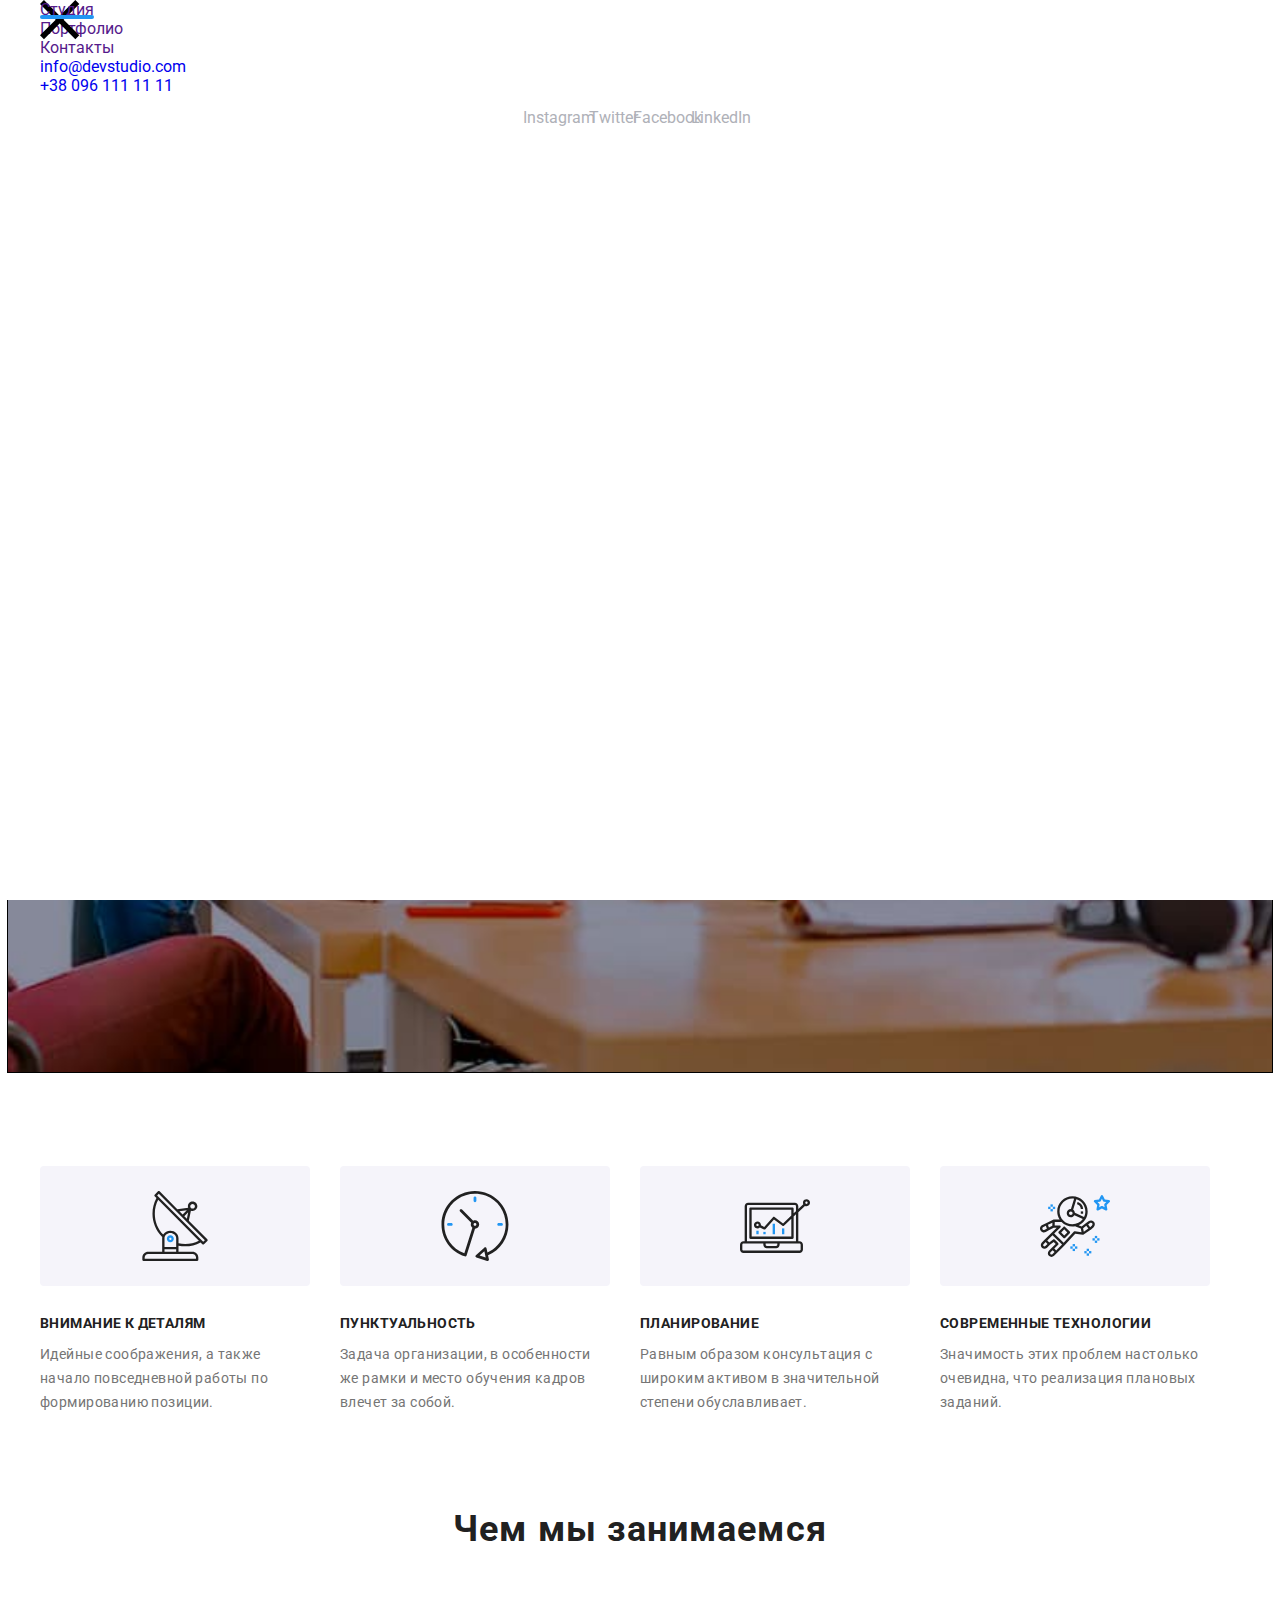
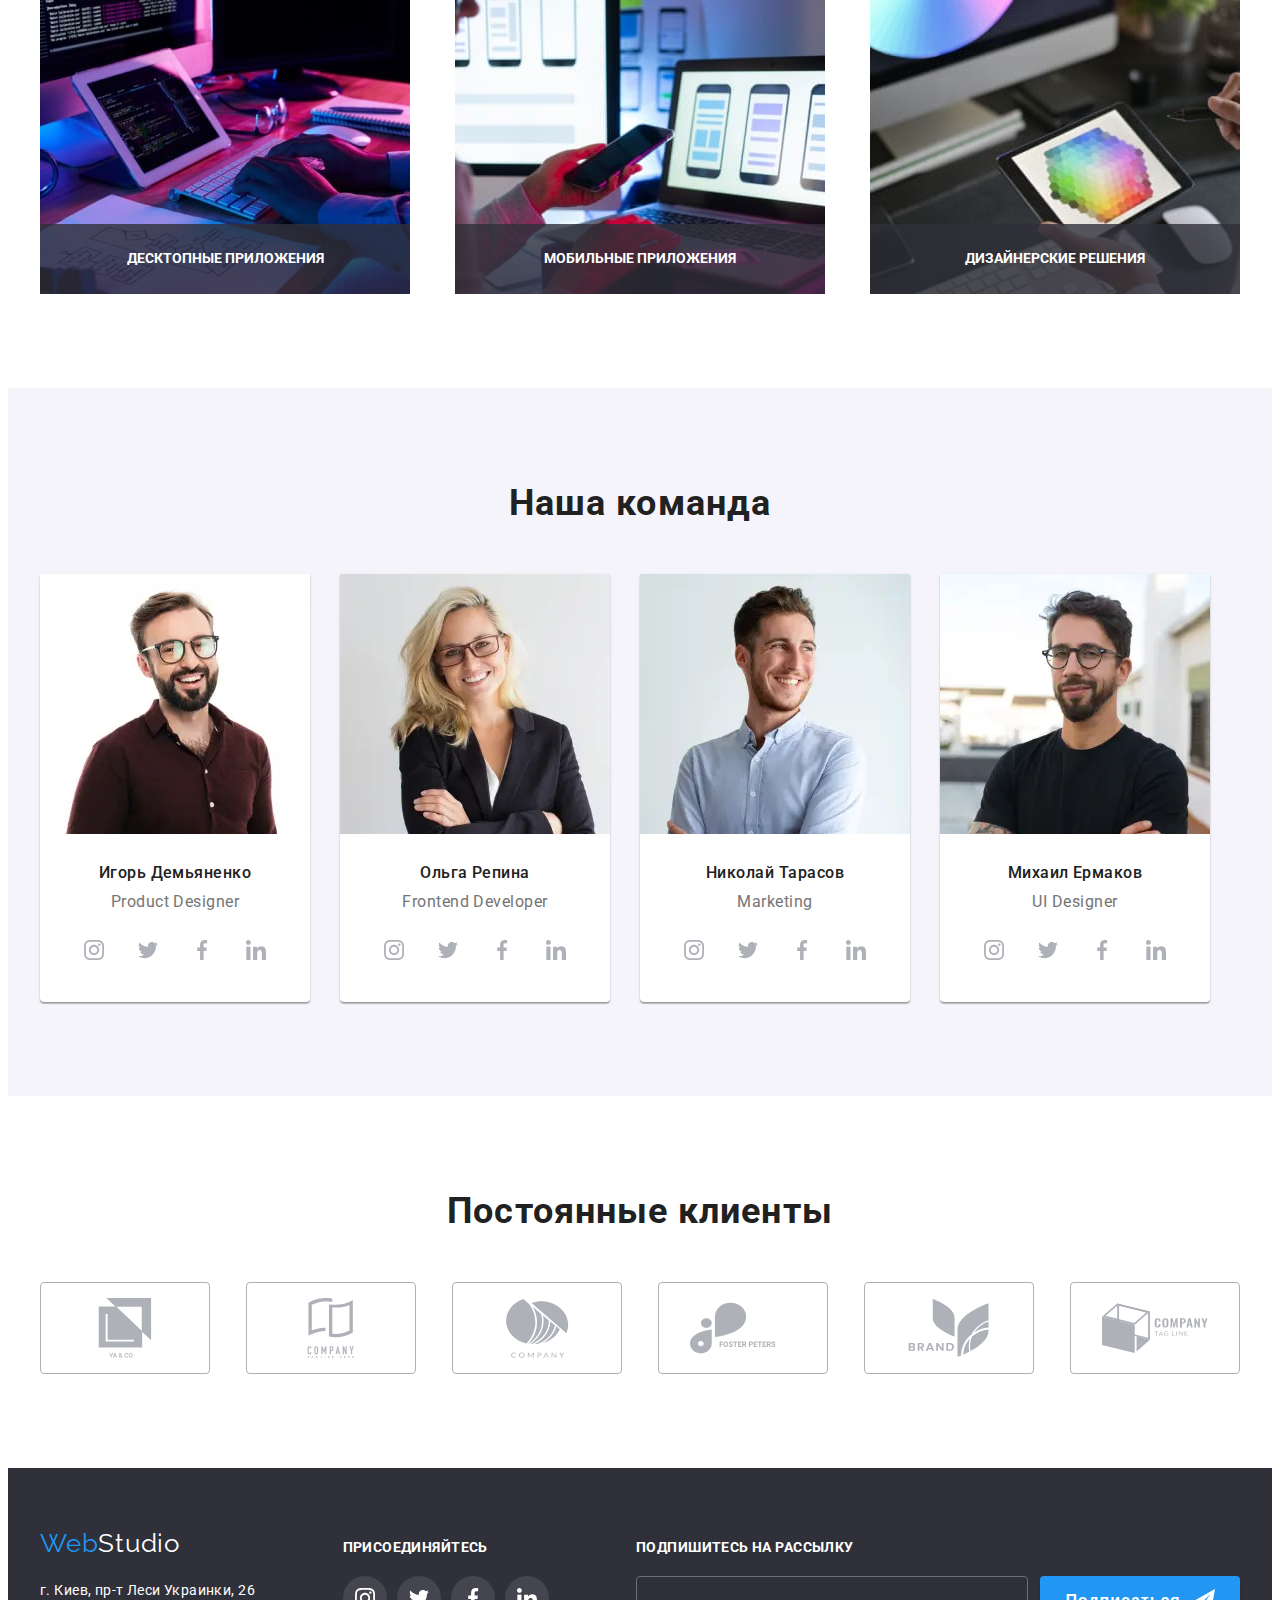
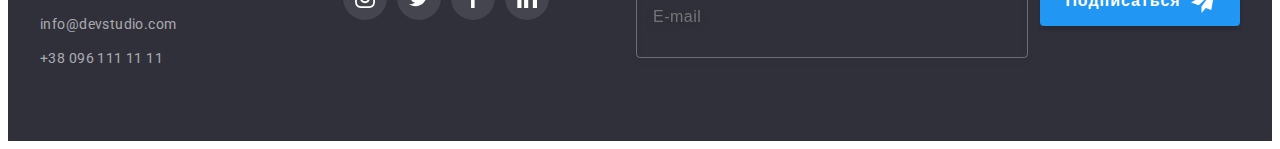
==== commit c6309ce6: "/////\\\\" ====
--- a/index.html
+++ b/index.html
@@ -17,9 +17,9 @@
 
 <body>
   <!-- header -->
-  <!-- <header class="header">
+  <header class="header">
     <div class="container header_container">
-      <div class="momile-"></div>
+      <!-- <div class="momile-"></div> -->
       <nav class="navigation">
         <a class="logo logo_header link" href="./"><span class="logo_color">Web</span>Studio</a>
         <ul class="menu list">
@@ -34,8 +34,8 @@
           </li>
         </ul>
       </nav>
-      <button type="button" class="header__mobile-menu-btn" data-menu-button>
-        <svg class="header__mobile-menu-icon">
+      <button type="button" class="burger-btn" data-menu-button>
+        <svg class="burger-btn__icon">
             <use href="./images/sprite.svg#icon-burger-menu"></use>
         </svg>
     </button>
@@ -57,8 +57,8 @@
     </div>
     <div class="mobile-menu" data-menu>
       <div class="container mobile-menu__container">
-          <button type="button" class="mobile-menu__close-btn" data-menu-close>
-            <svg class="close-btn-icon">
+          <button type="button" class="mobile-menu__close-btn " data-menu-close>
+            <svg class="mobile-menu__close-icon">
               <use class="close-btn-link" href="./images/sprite.svg#icon-closebtn-mmenu"></use>
             </svg>
           </button>
@@ -101,7 +101,7 @@
           </ul>
       </div>
   </div>
-  </header> -->
+  </header>
   <main>
     <!-- hero_section -->
     <section class="hero-section">
@@ -568,7 +568,7 @@
     </div>
   </footer>
   <!-- BACKDROP -->
-  <!-- <div class="backdrop is-hidden" data-modal>
+  <div class="backdrop is-hidden" data-modal>
     <div class="modal"> 
       <button type="button" class="close-btn" data-modal-close>
         <svg class="close-btn-icon">
@@ -618,8 +618,8 @@
         <button type="submit" class="modal-form-btn">Отправить</button>
       </form>
     </div>
-  </div> -->
-  <!-- <script src="./js/modal.js"></script> -->
+  </div>
+  <script src="./js/modal.js"></script>
   <!-- <script
       defer
       src="https://cdnjs.cloudflare.com/ajax/libs/body-scroll-lock/3.1.5/bodyScrollLock.min.js"
--- a/css/main.min.css
+++ b/css/main.min.css
@@ -1,2 +1,2 @@
-:root{--filters-btn-bgr-color: #f5f4fa;--btn-hover-color: #188ce8;--main-background-color: #2f303a;--main-title-color: #ffffff;--grey-text-color: #757575;--suptitle-color: #212121;--logo-color: #000000;--accent-color: #2196f3;--bg-color: #c4c4c4;--social-link-color: #afb1b8;--main-font: "Roboto", "Arial", sans-serif;--secondary-font: "Raleway", sans-serif;--transition-timing-function: cubic-bezier(0.4, 0, 0.2, 1)}.visually-hidden{position:absolute;width:1px;height:1px;margin:-1px;border:0;padding:0;white-space:nowrap;clip-path:inset(100%);clip:rect(0 0 0 0);overflow:hidden}h1,h2,h3,h4,h5,h6,p{margin-top:0;margin-bottom:0}ul,ol{margin-top:0;margin-bottom:0;padding-left:0}img{display:block;margin:0 auto}body{font-family:"Roboto", sans-serif}.list{list-style:none}.link{text-decoration:none}.section{padding-bottom:60px;padding-top:60px}@media screen and (min-width: 1200px){.section{padding-bottom:94px;padding-top:94px}}.container{padding-left:15px;padding-right:15px}@media screen and (min-width: 480px){.container{width:480px;margin:0 auto}}@media screen and (min-width: 768px){.container{width:768px}}@media screen and (min-width: 1200px){.container{width:1200px}}.logo{font-family:var(--secondary-font);font-size:26px;line-height:1.19;letter-spacing:0.03em;color:var(--logo-color)}.logo_color{font-family:var(--secondary-font);font-size:26px;line-height:1.19;letter-spacing:0.03em;color:var(--accent-color)}.menu .link.current{color:var(--accent-color)}.current{position:relative}.current::after{position:absolute;bottom:0;content:"";display:block;width:100%;height:4px;background-color:var(--accent-color);border-radius:2px}.main-title{margin-bottom:30px;font-weight:900;font-size:26px;line-height:1.6;text-align:center;letter-spacing:0.06em;text-transform:uppercase;color:var(--main-title-color)}@media screen and (min-width: 1200px){.main-title{font-size:44px;line-height:1.36}}.popup-btn{background-color:var(--accent-color);font-weight:700;font-size:16px;line-height:1.87;display:flex;align-items:center;justify-content:center;width:200px;height:50px;letter-spacing:0.06em;color:var(--main-title-color);cursor:pointer;box-shadow:0px 4px 4px rgba(0,0,0,0.15);border:none;border-radius:4px;margin:0 auto;transition:background-color 250ms var(--transition-timing-function)}.popup-btn:hover,.popup-btn:focus{background:var(--btn-hover-color)}.main-suptitle{font-size:28px;line-height:1.18;letter-spacing:0.03em;text-align:center;color:var(--suptitle-color);margin-bottom:30px}@media screen and (min-width: 1200px){.main-suptitle{font-size:36px;line-height:1.17;margin-bottom:50px}}.suptitle{font-size:14px;line-height:1.14;letter-spacing:0.03em;text-transform:uppercase;color:var(--suptitle-color);margin-bottom:10px}@media screen and (max-width: 480px){.suptitle{text-align:center}}.social-list{display:flex;align-items:center;justify-content:space-between;width:206px;margin:0 auto}.social-link{display:flex;justify-content:center;align-items:center;width:44px;height:44px;border-radius:50%;color:var(--social-link-color);transition:background-color 250ms var(--transition-timing-function)}.social-link:hover,.social-link:focus{color:var(--main-title-color);background-color:var(--accent-color)}.social-icon{fill:currentColor;width:20px;height:20px}.filters-btn{border:none;font-family:"Roboto", sans-serif;font-weight:500;font-size:16px;line-height:1.62;text-align:center;letter-spacing:0.03em;color:var(--suptitle-color);background:var(--filters-btn-bgr-color);border-radius:4px;padding:6px 22px;transition:color 250ms var(--transition-timing-function)}.filters-btn:hover,.filters-btn:focus{background:var(--accent-color);color:var(--main-title-color);box-shadow:0px 3px 1px rgba(0,0,0,0.1),0px 1px 2px rgba(0,0,0,0.08),0px 2px 2px rgba(0,0,0,0.12);border-radius:4px;font-weight:500;font-size:16px;line-height:1.62;text-align:center;letter-spacing:0.03em;transition:color 250ms var(--transition-timing-function)}.modal-form{display:flex;flex-direction:column}.modal-form-title{font-weight:700;font-size:20px;line-height:1.5;letter-spacing:0.03em;text-align:center;color:var(--suptitle-color);margin-bottom:12px}.modal-form-label{font-size:12px;line-height:1.16;letter-spacing:0.01em;color:var(--grey-text-color);margin-bottom:10px}.modal-form-label-wrapper{position:relative;display:block;margin-top:4px}.modal-form-input{width:100%;height:40px;border:1px solid rgba(33,33,33,0.2);border-radius:4px;padding-left:42px}.modal-form-input:focus{outline:none;border-color:var(--accent-color);transition:border-color 250ms var(--transition-timing-function)}.input-icon{position:absolute;top:50%;transform:translateY(-50%);left:12px;width:18px;height:18px}.modal-form-input:focus+.input-icon{fill:var(--accent-color);transition:fill 250ms var(--transition-timing-function)}.modal-form-message{width:100%;height:120px;border:1px solid rgba(33,33,33,0.2);border-radius:4px;margin-top:4px;padding:12px 16px;resize:none;transition:border-color 250ms var(--transition-timing-function)}.modal-form-message::placeholder{font-size:12px;line-height:1.16;letter-spacing:0.01em;color:rgba(117,117,117,0.5)}.modal-form-message:focus{outline:none;border-color:var(--accent-color)}.modal-form-checkbox-label{display:flex;align-items:center;justify-content:center;font-size:14px;line-height:1.7;letter-spacing:0.03em;color:var(--grey-text-color);margin-bottom:30px}.modal-form-checkbox:checked+.modal-form-checkbox-label::before{background-image:url(../images/icons/iconcheck.svg)}.modal-form-checkbox-label::before{display:block;content:"";background-image:url(../images/icons/viconcheck.svg);width:16px;height:15px;cursor:pointer;margin-right:8px}.modal-form-checkbox-link{text-decoration-line:underline;color:var(--accent-color)}.modal-form-btn{align-self:center;font-weight:700;font-size:16px;line-height:1.8;letter-spacing:0.06em;width:200px;height:50px;background:var(--accent-color);box-shadow:0px 4px 4px rgba(0,0,0,0.15);border-radius:4px;border:none;color:var(--main-title-color);transition:background-color 250ms var(--transition-timing-function)}.modal-form-btn:hover,.modal-form-btn:focus{background:var(--btn-hover-color)}.modal{position:absolute;top:50%;left:50%;width:528px;height:582px;background-color:var(--main-title-color);transform:translate(-50%, -50%);padding:40px;box-shadow:0px 1px 3px rgba(0,0,0,0.12),0px 1px 1px rgba(0,0,0,0.14),0px 2px 1px rgba(0,0,0,0.2);border-radius:4px}.close-btn{position:absolute;top:8px;right:8px;width:30px;height:30px;border-radius:50%;border:1px solid rgba(0,0,0,0.1);background-color:transparent;cursor:pointer;padding:0}.close-btn:hover,.close-btn:focus{fill:var(--accent-color);transition:fill 250ms var(--transition-timing-function)}.close-btn-icon{width:11px;height:11px}.backdrop{position:fixed;top:0;left:0;width:100vw;height:100vh;background-color:rgba(0,0,0,0.2);transition:opacity 250ms linear, visibility 250ms linear}.is-hidden{opacity:0;visibility:hidden;pointer-events:none}.header_container{display:flex;align-items:center;border-bottom:1px solid #ececec}.navigation{display:flex;align-items:center}.logo_header{margin-right:92px}.menu{display:flex;align-items:center}.menu .menu__link{display:block;padding-top:32px;padding-bottom:32px}.menu__item:not(:last-child){margin-right:50px}.menu__link{font-weight:500;font-size:14px;line-height:1.14;letter-spacing:0.02em;color:var(--suptitle-color);transition:color 250ms var(--transition-timing-function)}.menu__link:hover,.menu__link:focus{color:var(--accent-color)}.contact-menu{display:flex;align-items:center;margin-left:auto}.contact-menu .contact-menu__item:not(:last-child){margin-right:50px}.contact-menu__contact-icon{fill:currentColor;margin-right:10px;width:16px;height:16px}.contact-menu__mail-link,.contact-menu__tel-link{display:flex;padding-top:32px;padding-bottom:32px;align-items:center;font-weight:500;font-size:14px;line-height:1.14;letter-spacing:0.02em;color:var(--grey-text-color);transition:color 250ms var(--transition-timing-function)}.contact-menu__mail-link:hover,.contact-menu__mail-link:focus,.contact-menu__tel-link:hover,.contact-menu__tel-link:focus{color:var(--accent-color)}.hero-section{background-color:var(--bg-color);background-image:linear-gradient(to right, rgba(47,48,58,0.4), rgba(47,48,58,0.4)),url(../images/mobile/bg-main.jpg);padding-top:118px;padding-bottom:118px;background-position:center;background-repeat:no-repeat;background-size:cover;min-height:400px;outline:1px solid #000000;margin:0 auto}@media screen and (min-device-pixel-ratio: 2) and (min-width: 320px), (min-resolution: 192dpi) and (min-width: 320px), (min-resolution: 2dppx) and (min-width: 320px){.hero-section{background-image:url(../images/mobile/bg-main@2x.jpg)}}@media screen and (min-width: 768px){.hero-section{background-image:url(../images/tablet/bg-main.jpg)}}@media screen and (min-device-pixel-ratio: 2) and (min-width: 768px), (min-resolution: 192dpi) and (min-width: 768px), (min-resolution: 2dppx) and (min-width: 768px){.hero-section{background-image:url(../images/tablet/bg-main@2x.jpg)}}@media screen and (min-width: 1200px){.hero-section{background-image:url(../images/desktop/bg-main.jpg);padding-top:200px;padding-bottom:200px;max-width:1600px;height:600px}}@media screen and (min-device-pixel-ratio: 2) and (min-width: 1200px), (min-resolution: 192dpi) and (min-width: 1200px), (min-resolution: 2dppx) and (min-width: 1200px){.hero-section{background-image:url(../images/desktop/bg-main@2x.jpg)}}.features-icon-bgr{background-color:var(--filters-btn-bgr-color);display:flex;align-items:center;justify-content:center;height:120px;border-radius:4px;margin-bottom:30px}.features-text{font-size:14px;line-height:1.14;line-height:24px;letter-spacing:0.03em;color:var(--grey-text-color)}@media screen and (min-width: 768px){.features-list{display:flex;flex-wrap:wrap;margin-left:-30px;margin-top:-30px}.features-list-item{width:calc((100% - 60px) / 2);margin-left:30px;margin-top:30px}}@media screen and (min-width: 1200px){.features-list-item{width:270px}}.about-list{display:flex;justify-content:space-between}.about-list-wrapper{position:relative}.about-list-wraper-title{position:absolute;bottom:0;width:100%;height:70px;display:flex;align-items:center;justify-content:center;font-weight:700;font-size:14px;line-height:1.14;text-align:center;text-transform:uppercase;color:var(--main-title-color);background-color:rgba(47,48,58,0.8)}@media screen and (max-width: 1200px){.about-section{display:none}}.about-section{padding-top:0px}.our-team-section{background-color:var(--filters-btn-bgr-color);margin:0 auto}.our-team-suptitle{font-weight:500;font-size:16px;line-height:1.18;text-align:center;letter-spacing:0.03em;color:var(--suptitle-color);margin-bottom:10px}.our-team-text{font-size:16px;line-height:1.18;text-align:center;letter-spacing:0.03em;color:var(--grey-text-color);margin-bottom:16px}.members{padding:24px 0}.our-team-list-item{background-color:var(--main-title-color);box-shadow:0px 1px 3px rgba(0,0,0,0.12),0px 1px 1px rgba(0,0,0,0.14),0px 2px 1px rgba(0,0,0,0.2);border-radius:0px 0px 4px 4px}.our-team-list-item:not(:last-child){margin-bottom:30px}@media screen and (min-width: 768px){.our-team-list{display:flex;flex-wrap:wrap;margin-left:-30px;margin-top:-30px}.our-team-list-item{width:calc((100% - 60px) / 2);margin-left:30px;margin-top:30px;margin-bottom:0px}.our-team-list-item:not(:last-child){margin-bottom:0px}}@media screen and (min-width: 1200px){.members{padding:30px 0}.our-team-list-item{width:unset}}.clients-list{display:flex;flex-wrap:wrap;align-items:center;justify-content:space-between;margin-left:-30px;margin-top:-30px}.clients-list-item{display:block;width:calc((100% - 60px) / 2);margin-left:30px;margin-top:30px}.clients-icon{fill:currentColor;width:106px;height:60px}.clients-link{display:flex;justify-content:center;align-items:center;color:var(--social-link-color);height:92px;border:1px solid var(--social-link-color);border-radius:4px;box-sizing:border-box;transition:color 250ms var(--transition-timing-function)}.clients-link:hover,.clients-link:focus{color:var(--accent-color);border-color:var(--accent-color)}@media screen and (min-width: 768px){.clients-list-item{width:calc((100% - 90px) / 3)}}@media screen and (min-width: 1200px){.clients-list-item{width:170px}}.footer{background-color:var(--main-background-color)}.footer-container{padding-top:60px;padding-bottom:60px}.logo-div{margin-bottom:20px}.last_logo{color:var(--main-title-color)}.address{font-style:normal;margin-top:20px}.footer-div-all{text-align:center}.address-div{margin-bottom:60px}.footer-social{margin-bottom:60px}.address-list__item{margin-bottom:10px}.address-list__link-maps{font-size:14px;line-height:1.71;letter-spacing:0.03em;color:var(--main-title-color)}.address-list__link-mail,.address-list__link-tel{font-size:14px;line-height:1.71;letter-spacing:0.03em;color:rgba(255,255,255,0.6);transition:color 250ms var(--transition-timing-function)}.address-list__link-mail:hover,.address-list__link-mail:focus,.address-list__link-tel:hover,.address-list__link-tel:focus{color:var(--accent-color)}.footer-social-title{margin-bottom:20px;padding-top:12px;font-weight:700;font-size:14px;line-height:1.14;letter-spacing:0.03em;color:var(--main-title-color);text-transform:uppercase}.social-list__footer-link{display:flex;justify-content:center;align-items:center;width:44px;height:44px;border-radius:50%;background-color:rgba(255,255,255,0.1);color:var(--main-title-color);transition:background-color 250ms var(--transition-timing-function)}.social-list__footer-link:hover,.social-list__footer-link:focus{color:var(--main-title-color);background-color:var(--accent-color)}.footer-social-icon{fill:currentColor;width:22px;height:22px}.subscribe-mail-title{display:block;font-weight:700;font-size:14px;line-height:1.14;letter-spacing:0.03em;text-transform:uppercase;color:var(--main-title-color);margin-bottom:20px;padding-top:12px}.footer-form__input-mail{width:450px;height:50px;border:1px solid rgba(255,255,255,0.3);border-radius:4px;filter:drop-shadow(0px 4px 4px rgba(0,0,0,0.15));background-color:transparent;font-size:16px;line-height:1.25;letter-spacing:0.03em;color:rgba(255,255,255,0.6);padding:15px 16px}.footer-form__input-mail :focus{outline:none;border-color:var(--accent-color);transition:border-color 250ms var(--transition-timing-function)}.subscribe-btn{display:flex;align-items:center;justify-content:center;width:200px;height:50px;background:var(--accent-color);box-shadow:0px 4px 4px rgba(0,0,0,0.15);border-radius:4px;border:none;color:var(--main-title-color);font-weight:700;font-size:16px;line-height:1.8;letter-spacing:0.06em;cursor:pointer;margin:20px auto 0px}.subscribe-btn :hover{background-color:var(--btn-hover-color);transition:background-color 250ms var(--transition-timing-function)}.subscribe-btn__icon{width:24px;height:24px;margin-left:10px}@media screen and (min-width: 768px){.footer-div-all{display:flex;flex-wrap:wrap;place-content:space-around}}@media screen and (min-width: 1200px){.footer-div-all{text-align:unset;place-content:space-between}.footer-form{display:flex}.subscribe-btn{margin:0px 0px 0px 12px}.footer-form__input-mail{width:358px}.footer-social,.address-div{margin:unset}}.filters-list{display:flex;justify-content:center;margin-bottom:34px}.filters-list-item{display:block}.filters-list-item:not(:last-child){margin-right:8px}.projects-list{display:flex;flex-wrap:wrap;margin-left:-30px;margin-top:-30px}.projects-list-item{margin-left:30px;margin-top:30px;background:var(--main-title-color)}.projects-list-item:hover{box-shadow:0px 1px 1px rgba(0,0,0,0.12),0px 4px 4px rgba(0,0,0,0.06),1px 4px 6px rgba(0,0,0,0.16)}.projects-suptitle{font-size:18px;line-height:2;letter-spacing:0.06em;color:var(--suptitle-color)}.projects-text{font-size:16px;line-height:1.87;letter-spacing:0.03em;color:var(--suptitle-color)}.project-list-item-div{padding:20px 24px;border:1px solid #eeeeee}.projects-link{display:block;position:relative}.projects-img-wrapper{position:relative;overflow:hidden}.overlay{position:absolute;top:0;left:0;width:100%;height:100%;font-size:18px;line-height:1.5;letter-spacing:0.03em;color:var(--main-title-color);background:rgba(33,150,243,0.9);overflow:auto;padding:63px 24px;transform:translateY(100%);transition:transform 250ms linear}.projects-link:hover .overlay,.projects-link:focus .overlay{transform:translateY(0%)}
+:root{--filters-btn-bgr-color: #f5f4fa;--btn-hover-color: #188ce8;--main-background-color: #2f303a;--main-title-color: #ffffff;--grey-text-color: #757575;--suptitle-color: #212121;--logo-color: #000000;--accent-color: #2196f3;--bg-color: #c4c4c4;--social-link-color: #afb1b8;--main-font: "Roboto", "Arial", sans-serif;--secondary-font: "Raleway", sans-serif;--transition-timing-function: cubic-bezier(0.4, 0, 0.2, 1)}.visually-hidden{position:absolute;width:1px;height:1px;margin:-1px;border:0;padding:0;white-space:nowrap;clip-path:inset(100%);clip:rect(0 0 0 0);overflow:hidden}h1,h2,h3,h4,h5,h6,p{margin-top:0;margin-bottom:0}ul,ol{margin-top:0;margin-bottom:0;padding-left:0}img{display:block;margin:0 auto}body{font-family:"Roboto", sans-serif}.list{list-style:none}.link{text-decoration:none}.section{padding-bottom:60px;padding-top:60px}@media screen and (min-width: 1200px){.section{padding-bottom:94px;padding-top:94px}}.container{padding-left:15px;padding-right:15px}@media screen and (min-width: 480px){.container{width:480px;margin:0 auto}}@media screen and (min-width: 768px){.container{width:768px}}@media screen and (min-width: 1200px){.container{width:1200px}}.logo{font-family:var(--secondary-font);font-size:26px;line-height:1.19;letter-spacing:0.03em;color:var(--logo-color)}.logo_color{font-family:var(--secondary-font);font-size:26px;line-height:1.19;letter-spacing:0.03em;color:var(--accent-color)}.menu .link.current{color:var(--accent-color)}.current{position:relative}.current::after{position:absolute;bottom:0;content:"";display:block;width:100%;height:4px;background-color:var(--accent-color);border-radius:2px}.main-title{margin-bottom:30px;font-weight:900;font-size:26px;line-height:1.6;text-align:center;letter-spacing:0.06em;text-transform:uppercase;color:var(--main-title-color)}@media screen and (min-width: 1200px){.main-title{font-size:44px;line-height:1.36}}.popup-btn{background-color:var(--accent-color);font-weight:700;font-size:16px;line-height:1.87;display:flex;align-items:center;justify-content:center;width:200px;height:50px;letter-spacing:0.06em;color:var(--main-title-color);cursor:pointer;box-shadow:0px 4px 4px rgba(0,0,0,0.15);border:none;border-radius:4px;margin:0 auto;transition:background-color 250ms var(--transition-timing-function)}.popup-btn:hover,.popup-btn:focus{background:var(--btn-hover-color)}.main-suptitle{font-size:28px;line-height:1.18;letter-spacing:0.03em;text-align:center;color:var(--suptitle-color);margin-bottom:30px}@media screen and (min-width: 1200px){.main-suptitle{font-size:36px;line-height:1.17;margin-bottom:50px}}.suptitle{font-size:14px;line-height:1.14;letter-spacing:0.03em;text-transform:uppercase;color:var(--suptitle-color);margin-bottom:10px}@media screen and (max-width: 480px){.suptitle{text-align:center}}.social-list{display:flex;align-items:center;justify-content:space-between;width:206px;margin:0 auto}.social-link{display:flex;justify-content:center;align-items:center;width:44px;height:44px;border-radius:50%;color:var(--social-link-color);transition:background-color 250ms var(--transition-timing-function)}.social-link:hover,.social-link:focus{color:var(--main-title-color);background-color:var(--accent-color)}.social-icon{fill:currentColor;width:20px;height:20px}.filters-btn{border:none;font-family:"Roboto", sans-serif;font-weight:500;font-size:16px;line-height:1.62;text-align:center;letter-spacing:0.03em;color:var(--suptitle-color);background:var(--filters-btn-bgr-color);border-radius:4px;padding:6px 22px;transition:color 250ms var(--transition-timing-function)}.filters-btn:hover,.filters-btn:focus{background:var(--accent-color);color:var(--main-title-color);box-shadow:0px 3px 1px rgba(0,0,0,0.1),0px 1px 2px rgba(0,0,0,0.08),0px 2px 2px rgba(0,0,0,0.12);border-radius:4px;font-weight:500;font-size:16px;line-height:1.62;text-align:center;letter-spacing:0.03em;transition:color 250ms var(--transition-timing-function)}.modal-form{display:flex;flex-direction:column}.modal-form-title{font-weight:700;font-size:20px;line-height:1.5;letter-spacing:0.03em;text-align:center;color:var(--suptitle-color);margin-bottom:12px}.modal-form-label{font-size:12px;line-height:1.16;letter-spacing:0.01em;color:var(--grey-text-color);margin-bottom:10px}.modal-form-label-wrapper{position:relative;display:block;margin-top:4px}.modal-form-input{width:100%;height:40px;border:1px solid rgba(33,33,33,0.2);border-radius:4px;padding-left:42px}.modal-form-input:focus{outline:none;border-color:var(--accent-color);transition:border-color 250ms var(--transition-timing-function)}.input-icon{position:absolute;top:50%;transform:translateY(-50%);left:12px;width:18px;height:18px}.modal-form-input:focus+.input-icon{fill:var(--accent-color);transition:fill 250ms var(--transition-timing-function)}.modal-form-message{width:100%;height:120px;border:1px solid rgba(33,33,33,0.2);border-radius:4px;margin-top:4px;padding:12px 16px;resize:none;transition:border-color 250ms var(--transition-timing-function)}.modal-form-message::placeholder{font-size:12px;line-height:1.16;letter-spacing:0.01em;color:rgba(117,117,117,0.5)}.modal-form-message:focus{outline:none;border-color:var(--accent-color)}.modal-form-checkbox-label{display:flex;align-items:center;justify-content:center;font-size:14px;line-height:1.7;letter-spacing:0.03em;color:var(--grey-text-color);margin-bottom:30px}.modal-form-checkbox:checked+.modal-form-checkbox-label::before{background-image:url(../images/icons/iconcheck.svg)}.modal-form-checkbox-label::before{display:block;content:"";background-image:url(../images/icons/viconcheck.svg);width:16px;height:15px;cursor:pointer;margin-right:8px}.modal-form-checkbox-link{text-decoration-line:underline;color:var(--accent-color)}.modal-form-btn{align-self:center;font-weight:700;font-size:16px;line-height:1.8;letter-spacing:0.06em;width:200px;height:50px;background:var(--accent-color);box-shadow:0px 4px 4px rgba(0,0,0,0.15);border-radius:4px;border:none;color:var(--main-title-color);transition:background-color 250ms var(--transition-timing-function)}.modal-form-btn:hover,.modal-form-btn:focus{background:var(--btn-hover-color)}.modal{position:absolute;top:50%;left:50%;width:528px;height:582px;background-color:var(--main-title-color);transform:translate(-50%, -50%);padding:40px;box-shadow:0px 1px 3px rgba(0,0,0,0.12),0px 1px 1px rgba(0,0,0,0.14),0px 2px 1px rgba(0,0,0,0.2);border-radius:4px}.close-btn{position:absolute;top:8px;right:8px;width:30px;height:30px;border-radius:50%;border:1px solid rgba(0,0,0,0.1);background-color:transparent;cursor:pointer;padding:0}.close-btn:hover,.close-btn:focus{fill:var(--accent-color);transition:fill 250ms var(--transition-timing-function)}.close-btn-icon{width:11px;height:11px}.backdrop{position:fixed;top:0;left:0;width:100vw;height:100vh;background-color:rgba(0,0,0,0.2);transition:opacity 250ms linear, visibility 250ms linear}.is-hidden{opacity:0;visibility:hidden;pointer-events:none}.menu{display:none}.contact-menu{display:none}.burger-btn{background-color:transparent;border:none;padding:0px}.burger-btn__icon{width:40px;height:40px;margin:10px 0px}.burger-btn__icon:hover{fill:var(--accent-color)}.header_container{display:flex;align-items:center;justify-content:space-between;border-bottom:1px solid #ececec}.mobile-menu{position:fixed;z-index:100;top:0;left:0;width:100vw;height:100vh;background-color:var(--main-title-color)}.mobile-menu__close-btn{position:absolute;background-color:transparent;border:none;padding:0px}.mobile-menu__close-icon{width:40px;height:40px}.mobile-menu__container{position:relative}.hero-section{background-color:var(--bg-color);background-image:linear-gradient(to right, rgba(47,48,58,0.4), rgba(47,48,58,0.4)),url(../images/mobile/bg-main.jpg);padding-top:118px;padding-bottom:118px;background-position:center;background-repeat:no-repeat;background-size:cover;min-height:400px;outline:1px solid #000000;margin:0 auto}@media screen and (min-device-pixel-ratio: 2) and (min-width: 320px), (min-resolution: 192dpi) and (min-width: 320px), (min-resolution: 2dppx) and (min-width: 320px){.hero-section{background-image:url(../images/mobile/bg-main@2x.jpg)}}@media screen and (min-width: 768px){.hero-section{background-image:url(../images/tablet/bg-main.jpg)}}@media screen and (min-device-pixel-ratio: 2) and (min-width: 768px), (min-resolution: 192dpi) and (min-width: 768px), (min-resolution: 2dppx) and (min-width: 768px){.hero-section{background-image:url(../images/tablet/bg-main@2x.jpg)}}@media screen and (min-width: 1200px){.hero-section{background-image:url(../images/desktop/bg-main.jpg);padding-top:200px;padding-bottom:200px;max-width:1600px;height:600px}}@media screen and (min-device-pixel-ratio: 2) and (min-width: 1200px), (min-resolution: 192dpi) and (min-width: 1200px), (min-resolution: 2dppx) and (min-width: 1200px){.hero-section{background-image:url(../images/desktop/bg-main@2x.jpg)}}.features-icon-bgr{background-color:var(--filters-btn-bgr-color);display:flex;align-items:center;justify-content:center;height:120px;border-radius:4px;margin-bottom:30px}.features-text{font-size:14px;line-height:1.14;line-height:24px;letter-spacing:0.03em;color:var(--grey-text-color)}@media screen and (min-width: 768px){.features-list{display:flex;flex-wrap:wrap;margin-left:-30px;margin-top:-30px}.features-list-item{width:calc((100% - 60px) / 2);margin-left:30px;margin-top:30px}}@media screen and (min-width: 1200px){.features-list-item{width:270px}}.about-list{display:flex;justify-content:space-between}.about-list-wrapper{position:relative}.about-list-wraper-title{position:absolute;bottom:0;width:100%;height:70px;display:flex;align-items:center;justify-content:center;font-weight:700;font-size:14px;line-height:1.14;text-align:center;text-transform:uppercase;color:var(--main-title-color);background-color:rgba(47,48,58,0.8)}@media screen and (max-width: 1200px){.about-section{display:none}}.about-section{padding-top:0px}.our-team-section{background-color:var(--filters-btn-bgr-color);margin:0 auto}.our-team-suptitle{font-weight:500;font-size:16px;line-height:1.18;text-align:center;letter-spacing:0.03em;color:var(--suptitle-color);margin-bottom:10px}.our-team-text{font-size:16px;line-height:1.18;text-align:center;letter-spacing:0.03em;color:var(--grey-text-color);margin-bottom:16px}.members{padding:24px 0}.our-team-list-item{background-color:var(--main-title-color);box-shadow:0px 1px 3px rgba(0,0,0,0.12),0px 1px 1px rgba(0,0,0,0.14),0px 2px 1px rgba(0,0,0,0.2);border-radius:0px 0px 4px 4px}.our-team-list-item:not(:last-child){margin-bottom:30px}@media screen and (min-width: 768px){.our-team-list{display:flex;flex-wrap:wrap;margin-left:-30px;margin-top:-30px}.our-team-list-item{width:calc((100% - 60px) / 2);margin-left:30px;margin-top:30px;margin-bottom:0px}.our-team-list-item:not(:last-child){margin-bottom:0px}}@media screen and (min-width: 1200px){.members{padding:30px 0}.our-team-list-item{width:unset}}.clients-list{display:flex;flex-wrap:wrap;align-items:center;justify-content:space-between;margin-left:-30px;margin-top:-30px}.clients-list-item{display:block;width:calc((100% - 60px) / 2);margin-left:30px;margin-top:30px}.clients-icon{fill:currentColor;width:106px;height:60px}.clients-link{display:flex;justify-content:center;align-items:center;color:var(--social-link-color);height:92px;border:1px solid var(--social-link-color);border-radius:4px;box-sizing:border-box;transition:color 250ms var(--transition-timing-function)}.clients-link:hover,.clients-link:focus{color:var(--accent-color);border-color:var(--accent-color)}@media screen and (min-width: 768px){.clients-list-item{width:calc((100% - 90px) / 3)}}@media screen and (min-width: 1200px){.clients-list-item{width:170px}}.footer{background-color:var(--main-background-color)}.footer-container{padding-top:60px;padding-bottom:60px}.logo-div{margin-bottom:20px}.last_logo{color:var(--main-title-color)}.address{font-style:normal;margin-top:20px}.footer-div-all{text-align:center}.address-div{margin-bottom:60px}.footer-social{margin-bottom:60px}.address-list__item{margin-bottom:10px}.address-list__link-maps{font-size:14px;line-height:1.71;letter-spacing:0.03em;color:var(--main-title-color)}.address-list__link-mail,.address-list__link-tel{font-size:14px;line-height:1.71;letter-spacing:0.03em;color:rgba(255,255,255,0.6);transition:color 250ms var(--transition-timing-function)}.address-list__link-mail:hover,.address-list__link-mail:focus,.address-list__link-tel:hover,.address-list__link-tel:focus{color:var(--accent-color)}.footer-social-title{margin-bottom:20px;padding-top:12px;font-weight:700;font-size:14px;line-height:1.14;letter-spacing:0.03em;color:var(--main-title-color);text-transform:uppercase}.social-list__footer-link{display:flex;justify-content:center;align-items:center;width:44px;height:44px;border-radius:50%;background-color:rgba(255,255,255,0.1);color:var(--main-title-color);transition:background-color 250ms var(--transition-timing-function)}.social-list__footer-link:hover,.social-list__footer-link:focus{color:var(--main-title-color);background-color:var(--accent-color)}.footer-social-icon{fill:currentColor;width:22px;height:22px}.subscribe-mail-title{display:block;font-weight:700;font-size:14px;line-height:1.14;letter-spacing:0.03em;text-transform:uppercase;color:var(--main-title-color);margin-bottom:20px;padding-top:12px}.footer-form__input-mail{width:450px;height:50px;border:1px solid rgba(255,255,255,0.3);border-radius:4px;filter:drop-shadow(0px 4px 4px rgba(0,0,0,0.15));background-color:transparent;font-size:16px;line-height:1.25;letter-spacing:0.03em;color:rgba(255,255,255,0.6);padding:15px 16px}.footer-form__input-mail :focus{outline:none;border-color:var(--accent-color);transition:border-color 250ms var(--transition-timing-function)}.subscribe-btn{display:flex;align-items:center;justify-content:center;width:200px;height:50px;background:var(--accent-color);box-shadow:0px 4px 4px rgba(0,0,0,0.15);border-radius:4px;border:none;color:var(--main-title-color);font-weight:700;font-size:16px;line-height:1.8;letter-spacing:0.06em;cursor:pointer;margin:20px auto 0px}.subscribe-btn :hover{background-color:var(--btn-hover-color);transition:background-color 250ms var(--transition-timing-function)}.subscribe-btn__icon{width:24px;height:24px;margin-left:10px}@media screen and (min-width: 768px){.footer-div-all{display:flex;flex-wrap:wrap;place-content:space-around}}@media screen and (min-width: 1200px){.footer-div-all{text-align:unset;place-content:space-between}.footer-form{display:flex}.subscribe-btn{margin:0px 0px 0px 12px}.footer-form__input-mail{width:358px}.footer-social,.address-div{margin:unset}}.filters-list{display:flex;justify-content:center;margin-bottom:34px}.filters-list-item{display:block}.filters-list-item:not(:last-child){margin-right:8px}.projects-list{display:flex;flex-wrap:wrap;margin-left:-30px;margin-top:-30px}.projects-list-item{margin-left:30px;margin-top:30px;background:var(--main-title-color)}.projects-list-item:hover{box-shadow:0px 1px 1px rgba(0,0,0,0.12),0px 4px 4px rgba(0,0,0,0.06),1px 4px 6px rgba(0,0,0,0.16)}.projects-suptitle{font-size:18px;line-height:2;letter-spacing:0.06em;color:var(--suptitle-color)}.projects-text{font-size:16px;line-height:1.87;letter-spacing:0.03em;color:var(--suptitle-color)}.project-list-item-div{padding:20px 24px;border:1px solid #eeeeee}.projects-link{display:block;position:relative}.projects-img-wrapper{position:relative;overflow:hidden}.overlay{position:absolute;top:0;left:0;width:100%;height:100%;font-size:18px;line-height:1.5;letter-spacing:0.03em;color:var(--main-title-color);background:rgba(33,150,243,0.9);overflow:auto;padding:63px 24px;transform:translateY(100%);transition:transform 250ms linear}.projects-link:hover .overlay,.projects-link:focus .overlay{transform:translateY(0%)}
 /*# sourceMappingURL=main.min.css.map */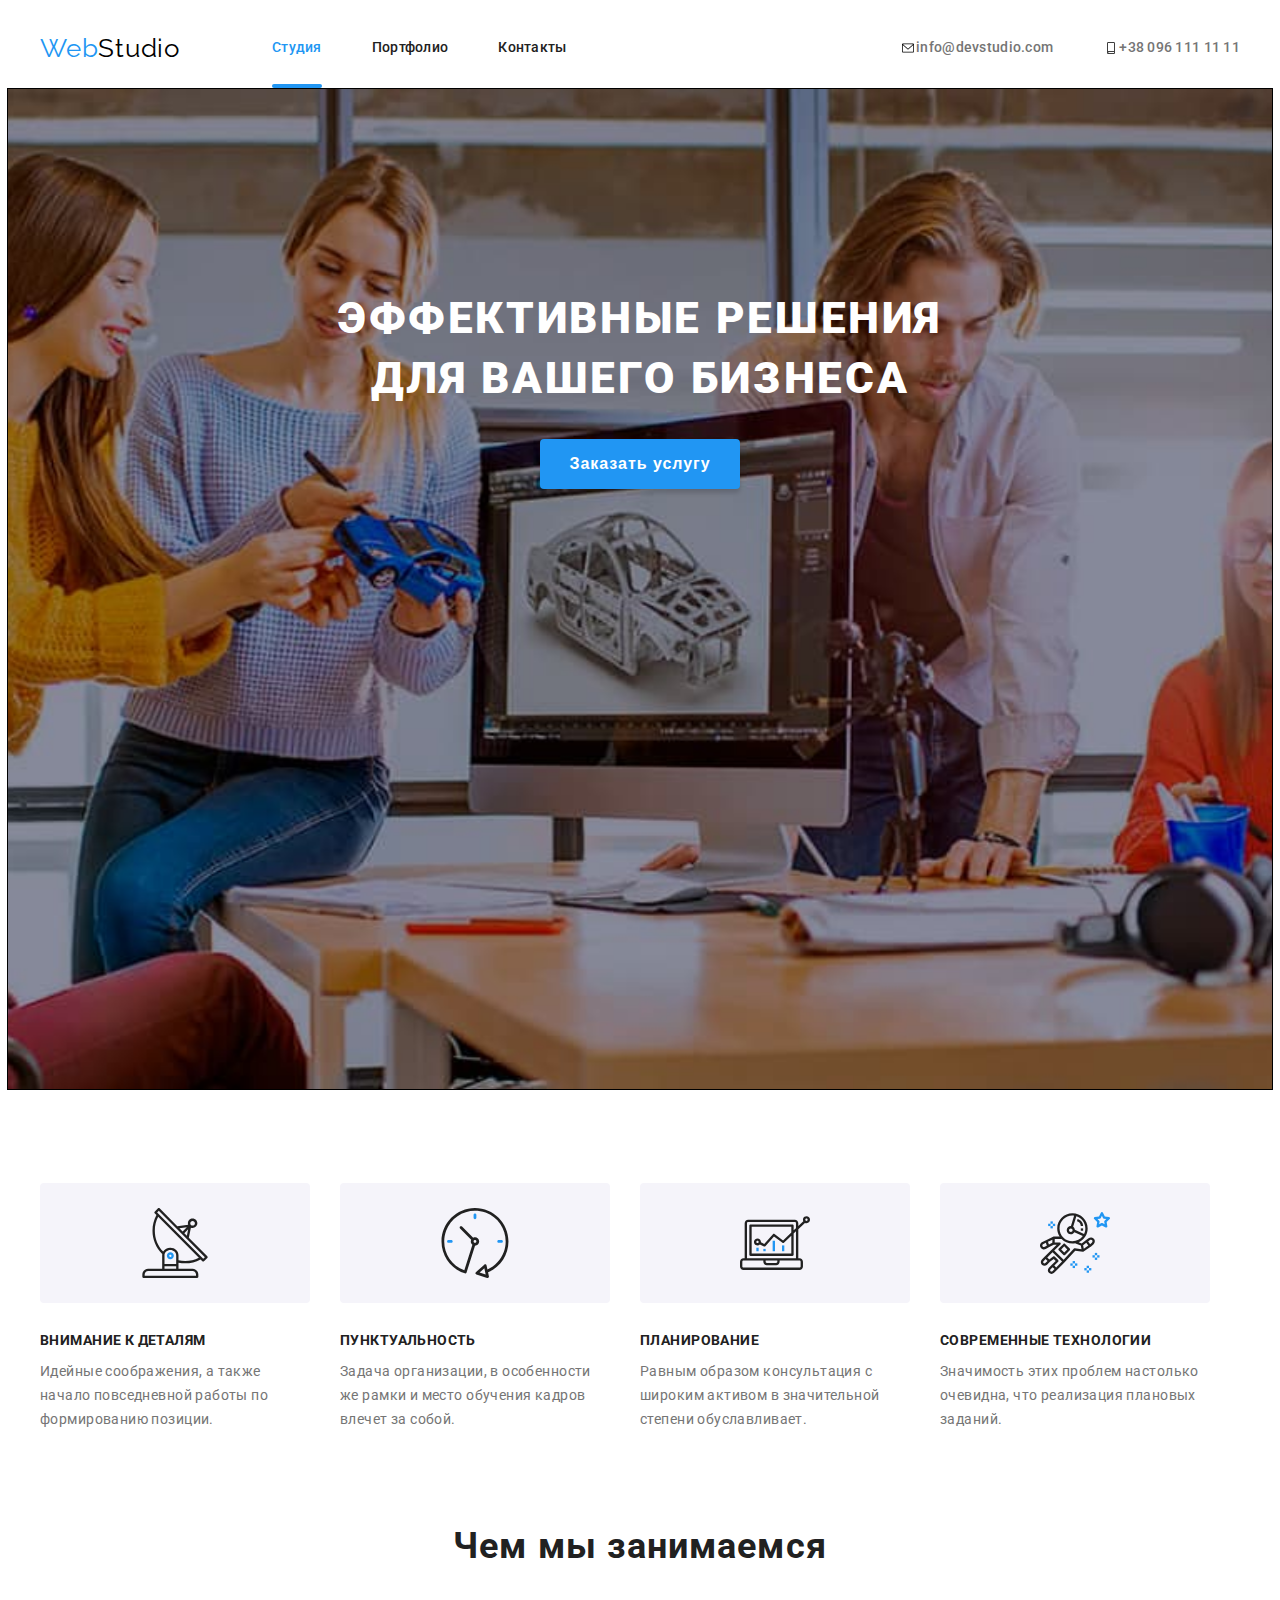
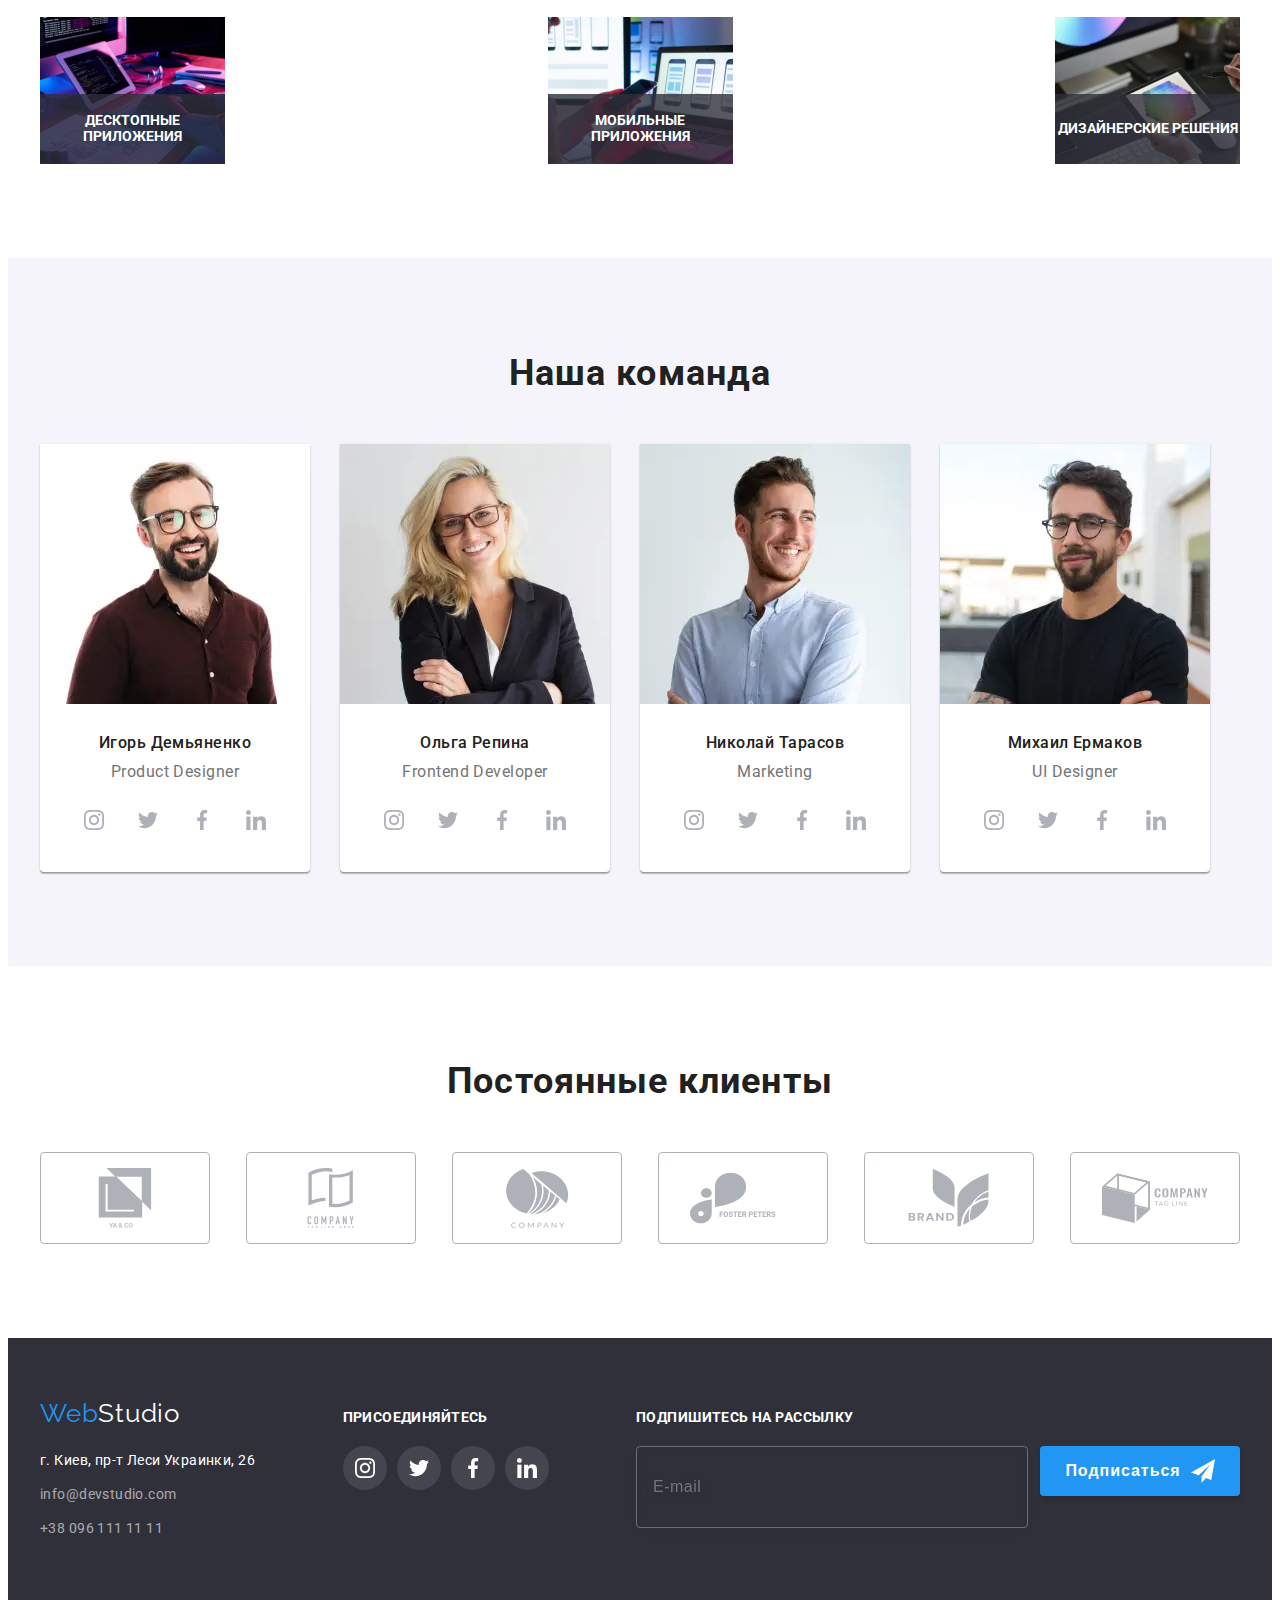
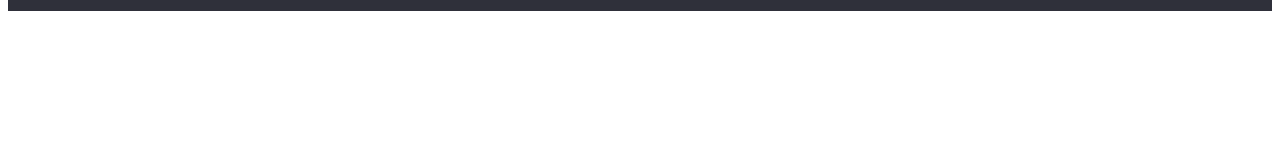
==== commit 91abe380: "+ header" ====
--- a/index.html
+++ b/index.html
@@ -34,7 +34,7 @@
           </li>
         </ul>
       </nav>
-      <button type="button" class="burger-btn" data-menu-button>
+      <button type="button" class="burger-btn" data-menu-open>
         <svg class="burger-btn__icon">
             <use href="./images/sprite.svg#icon-burger-menu"></use>
         </svg>
@@ -59,11 +59,11 @@
       <div class="container mobile-menu__container">
           <button type="button" class="mobile-menu__close-btn " data-menu-close>
             <svg class="mobile-menu__close-icon">
-              <use class="close-btn-link" href="./images/sprite.svg#icon-closebtn-mmenu"></use>
+              <use class="close-btn-linkk" href="./images/sprite.svg#icon-close-btn"></use>
             </svg>
           </button>
           <ul class="mobile-menu__nav list">
-              <li class="mobile-menu__item"><a href="" class="mobile-menu__link link current">Студия</a></li>
+              <li class="mobile-menu__item"><a href="" class="mobile-menu__link link">Студия</a></li>
               <li class="mobile-menu__item"><a href="" class="mobile-menu__link link">Портфолио</a></li>
               <li class="mobile-menu__item"><a href="" class="mobile-menu__link link">Контакты</a></li>
           </ul>
@@ -572,7 +572,7 @@
     <div class="modal"> 
       <button type="button" class="close-btn" data-modal-close>
         <svg class="close-btn-icon">
-          <use class="close-btn-link" href="./images/sprite.svg#icon-closebtn"></use>
+          <use class="close-btn-link" href="./images/sprite.svg#icon-close-btn"></use>
         </svg>
       </button>
       <form action="#" class="modal-form">
@@ -620,13 +620,7 @@
     </div>
   </div>
   <script src="./js/modal.js"></script>
-  <!-- <script
-      defer
-      src="https://cdnjs.cloudflare.com/ajax/libs/body-scroll-lock/3.1.5/bodyScrollLock.min.js"
-      integrity="sha512-HowizSDbQl7UPEAsPnvJHlQsnBmU2YMrv7KkTBulTLEGz9chfBoWYyZJL+MUO6p/yBuuMO/8jI7O29YRZ2uBlA=="
-      crossorigin="anonymous"
-    ></script> -->
-    <script defer src="./js/menu.js"></script>
+    <script src="./js/menu.js"></script>
 </body>
 
 </html>--- a/css/main.min.css
+++ b/css/main.min.css
@@ -1,2 +1,2 @@
-:root{--filters-btn-bgr-color: #f5f4fa;--btn-hover-color: #188ce8;--main-background-color: #2f303a;--main-title-color: #ffffff;--grey-text-color: #757575;--suptitle-color: #212121;--logo-color: #000000;--accent-color: #2196f3;--bg-color: #c4c4c4;--social-link-color: #afb1b8;--main-font: "Roboto", "Arial", sans-serif;--secondary-font: "Raleway", sans-serif;--transition-timing-function: cubic-bezier(0.4, 0, 0.2, 1)}.visually-hidden{position:absolute;width:1px;height:1px;margin:-1px;border:0;padding:0;white-space:nowrap;clip-path:inset(100%);clip:rect(0 0 0 0);overflow:hidden}h1,h2,h3,h4,h5,h6,p{margin-top:0;margin-bottom:0}ul,ol{margin-top:0;margin-bottom:0;padding-left:0}img{display:block;margin:0 auto}body{font-family:"Roboto", sans-serif}.list{list-style:none}.link{text-decoration:none}.section{padding-bottom:60px;padding-top:60px}@media screen and (min-width: 1200px){.section{padding-bottom:94px;padding-top:94px}}.container{padding-left:15px;padding-right:15px}@media screen and (min-width: 480px){.container{width:480px;margin:0 auto}}@media screen and (min-width: 768px){.container{width:768px}}@media screen and (min-width: 1200px){.container{width:1200px}}.logo{font-family:var(--secondary-font);font-size:26px;line-height:1.19;letter-spacing:0.03em;color:var(--logo-color)}.logo_color{font-family:var(--secondary-font);font-size:26px;line-height:1.19;letter-spacing:0.03em;color:var(--accent-color)}.menu .link.current{color:var(--accent-color)}.current{position:relative}.current::after{position:absolute;bottom:0;content:"";display:block;width:100%;height:4px;background-color:var(--accent-color);border-radius:2px}.main-title{margin-bottom:30px;font-weight:900;font-size:26px;line-height:1.6;text-align:center;letter-spacing:0.06em;text-transform:uppercase;color:var(--main-title-color)}@media screen and (min-width: 1200px){.main-title{font-size:44px;line-height:1.36}}.popup-btn{background-color:var(--accent-color);font-weight:700;font-size:16px;line-height:1.87;display:flex;align-items:center;justify-content:center;width:200px;height:50px;letter-spacing:0.06em;color:var(--main-title-color);cursor:pointer;box-shadow:0px 4px 4px rgba(0,0,0,0.15);border:none;border-radius:4px;margin:0 auto;transition:background-color 250ms var(--transition-timing-function)}.popup-btn:hover,.popup-btn:focus{background:var(--btn-hover-color)}.main-suptitle{font-size:28px;line-height:1.18;letter-spacing:0.03em;text-align:center;color:var(--suptitle-color);margin-bottom:30px}@media screen and (min-width: 1200px){.main-suptitle{font-size:36px;line-height:1.17;margin-bottom:50px}}.suptitle{font-size:14px;line-height:1.14;letter-spacing:0.03em;text-transform:uppercase;color:var(--suptitle-color);margin-bottom:10px}@media screen and (max-width: 480px){.suptitle{text-align:center}}.social-list{display:flex;align-items:center;justify-content:space-between;width:206px;margin:0 auto}.social-link{display:flex;justify-content:center;align-items:center;width:44px;height:44px;border-radius:50%;color:var(--social-link-color);transition:background-color 250ms var(--transition-timing-function)}.social-link:hover,.social-link:focus{color:var(--main-title-color);background-color:var(--accent-color)}.social-icon{fill:currentColor;width:20px;height:20px}.filters-btn{border:none;font-family:"Roboto", sans-serif;font-weight:500;font-size:16px;line-height:1.62;text-align:center;letter-spacing:0.03em;color:var(--suptitle-color);background:var(--filters-btn-bgr-color);border-radius:4px;padding:6px 22px;transition:color 250ms var(--transition-timing-function)}.filters-btn:hover,.filters-btn:focus{background:var(--accent-color);color:var(--main-title-color);box-shadow:0px 3px 1px rgba(0,0,0,0.1),0px 1px 2px rgba(0,0,0,0.08),0px 2px 2px rgba(0,0,0,0.12);border-radius:4px;font-weight:500;font-size:16px;line-height:1.62;text-align:center;letter-spacing:0.03em;transition:color 250ms var(--transition-timing-function)}.modal-form{display:flex;flex-direction:column}.modal-form-title{font-weight:700;font-size:20px;line-height:1.5;letter-spacing:0.03em;text-align:center;color:var(--suptitle-color);margin-bottom:12px}.modal-form-label{font-size:12px;line-height:1.16;letter-spacing:0.01em;color:var(--grey-text-color);margin-bottom:10px}.modal-form-label-wrapper{position:relative;display:block;margin-top:4px}.modal-form-input{width:100%;height:40px;border:1px solid rgba(33,33,33,0.2);border-radius:4px;padding-left:42px}.modal-form-input:focus{outline:none;border-color:var(--accent-color);transition:border-color 250ms var(--transition-timing-function)}.input-icon{position:absolute;top:50%;transform:translateY(-50%);left:12px;width:18px;height:18px}.modal-form-input:focus+.input-icon{fill:var(--accent-color);transition:fill 250ms var(--transition-timing-function)}.modal-form-message{width:100%;height:120px;border:1px solid rgba(33,33,33,0.2);border-radius:4px;margin-top:4px;padding:12px 16px;resize:none;transition:border-color 250ms var(--transition-timing-function)}.modal-form-message::placeholder{font-size:12px;line-height:1.16;letter-spacing:0.01em;color:rgba(117,117,117,0.5)}.modal-form-message:focus{outline:none;border-color:var(--accent-color)}.modal-form-checkbox-label{display:flex;align-items:center;justify-content:center;font-size:14px;line-height:1.7;letter-spacing:0.03em;color:var(--grey-text-color);margin-bottom:30px}.modal-form-checkbox:checked+.modal-form-checkbox-label::before{background-image:url(../images/icons/iconcheck.svg)}.modal-form-checkbox-label::before{display:block;content:"";background-image:url(../images/icons/viconcheck.svg);width:16px;height:15px;cursor:pointer;margin-right:8px}.modal-form-checkbox-link{text-decoration-line:underline;color:var(--accent-color)}.modal-form-btn{align-self:center;font-weight:700;font-size:16px;line-height:1.8;letter-spacing:0.06em;width:200px;height:50px;background:var(--accent-color);box-shadow:0px 4px 4px rgba(0,0,0,0.15);border-radius:4px;border:none;color:var(--main-title-color);transition:background-color 250ms var(--transition-timing-function)}.modal-form-btn:hover,.modal-form-btn:focus{background:var(--btn-hover-color)}.modal{position:absolute;top:50%;left:50%;width:528px;height:582px;background-color:var(--main-title-color);transform:translate(-50%, -50%);padding:40px;box-shadow:0px 1px 3px rgba(0,0,0,0.12),0px 1px 1px rgba(0,0,0,0.14),0px 2px 1px rgba(0,0,0,0.2);border-radius:4px}.close-btn{position:absolute;top:8px;right:8px;width:30px;height:30px;border-radius:50%;border:1px solid rgba(0,0,0,0.1);background-color:transparent;cursor:pointer;padding:0}.close-btn:hover,.close-btn:focus{fill:var(--accent-color);transition:fill 250ms var(--transition-timing-function)}.close-btn-icon{width:11px;height:11px}.backdrop{position:fixed;top:0;left:0;width:100vw;height:100vh;background-color:rgba(0,0,0,0.2);transition:opacity 250ms linear, visibility 250ms linear}.is-hidden{opacity:0;visibility:hidden;pointer-events:none}.menu{display:none}.contact-menu{display:none}.burger-btn{background-color:transparent;border:none;padding:0px}.burger-btn__icon{width:40px;height:40px;margin:10px 0px}.burger-btn__icon:hover{fill:var(--accent-color)}.header_container{display:flex;align-items:center;justify-content:space-between;border-bottom:1px solid #ececec}.mobile-menu{position:fixed;z-index:100;top:0;left:0;width:100vw;height:100vh;background-color:var(--main-title-color)}.mobile-menu__close-btn{position:absolute;background-color:transparent;border:none;padding:0px}.mobile-menu__close-icon{width:40px;height:40px}.mobile-menu__container{position:relative}.hero-section{background-color:var(--bg-color);background-image:linear-gradient(to right, rgba(47,48,58,0.4), rgba(47,48,58,0.4)),url(../images/mobile/bg-main.jpg);padding-top:118px;padding-bottom:118px;background-position:center;background-repeat:no-repeat;background-size:cover;min-height:400px;outline:1px solid #000000;margin:0 auto}@media screen and (min-device-pixel-ratio: 2) and (min-width: 320px), (min-resolution: 192dpi) and (min-width: 320px), (min-resolution: 2dppx) and (min-width: 320px){.hero-section{background-image:url(../images/mobile/bg-main@2x.jpg)}}@media screen and (min-width: 768px){.hero-section{background-image:url(../images/tablet/bg-main.jpg)}}@media screen and (min-device-pixel-ratio: 2) and (min-width: 768px), (min-resolution: 192dpi) and (min-width: 768px), (min-resolution: 2dppx) and (min-width: 768px){.hero-section{background-image:url(../images/tablet/bg-main@2x.jpg)}}@media screen and (min-width: 1200px){.hero-section{background-image:url(../images/desktop/bg-main.jpg);padding-top:200px;padding-bottom:200px;max-width:1600px;height:600px}}@media screen and (min-device-pixel-ratio: 2) and (min-width: 1200px), (min-resolution: 192dpi) and (min-width: 1200px), (min-resolution: 2dppx) and (min-width: 1200px){.hero-section{background-image:url(../images/desktop/bg-main@2x.jpg)}}.features-icon-bgr{background-color:var(--filters-btn-bgr-color);display:flex;align-items:center;justify-content:center;height:120px;border-radius:4px;margin-bottom:30px}.features-text{font-size:14px;line-height:1.14;line-height:24px;letter-spacing:0.03em;color:var(--grey-text-color)}@media screen and (min-width: 768px){.features-list{display:flex;flex-wrap:wrap;margin-left:-30px;margin-top:-30px}.features-list-item{width:calc((100% - 60px) / 2);margin-left:30px;margin-top:30px}}@media screen and (min-width: 1200px){.features-list-item{width:270px}}.about-list{display:flex;justify-content:space-between}.about-list-wrapper{position:relative}.about-list-wraper-title{position:absolute;bottom:0;width:100%;height:70px;display:flex;align-items:center;justify-content:center;font-weight:700;font-size:14px;line-height:1.14;text-align:center;text-transform:uppercase;color:var(--main-title-color);background-color:rgba(47,48,58,0.8)}@media screen and (max-width: 1200px){.about-section{display:none}}.about-section{padding-top:0px}.our-team-section{background-color:var(--filters-btn-bgr-color);margin:0 auto}.our-team-suptitle{font-weight:500;font-size:16px;line-height:1.18;text-align:center;letter-spacing:0.03em;color:var(--suptitle-color);margin-bottom:10px}.our-team-text{font-size:16px;line-height:1.18;text-align:center;letter-spacing:0.03em;color:var(--grey-text-color);margin-bottom:16px}.members{padding:24px 0}.our-team-list-item{background-color:var(--main-title-color);box-shadow:0px 1px 3px rgba(0,0,0,0.12),0px 1px 1px rgba(0,0,0,0.14),0px 2px 1px rgba(0,0,0,0.2);border-radius:0px 0px 4px 4px}.our-team-list-item:not(:last-child){margin-bottom:30px}@media screen and (min-width: 768px){.our-team-list{display:flex;flex-wrap:wrap;margin-left:-30px;margin-top:-30px}.our-team-list-item{width:calc((100% - 60px) / 2);margin-left:30px;margin-top:30px;margin-bottom:0px}.our-team-list-item:not(:last-child){margin-bottom:0px}}@media screen and (min-width: 1200px){.members{padding:30px 0}.our-team-list-item{width:unset}}.clients-list{display:flex;flex-wrap:wrap;align-items:center;justify-content:space-between;margin-left:-30px;margin-top:-30px}.clients-list-item{display:block;width:calc((100% - 60px) / 2);margin-left:30px;margin-top:30px}.clients-icon{fill:currentColor;width:106px;height:60px}.clients-link{display:flex;justify-content:center;align-items:center;color:var(--social-link-color);height:92px;border:1px solid var(--social-link-color);border-radius:4px;box-sizing:border-box;transition:color 250ms var(--transition-timing-function)}.clients-link:hover,.clients-link:focus{color:var(--accent-color);border-color:var(--accent-color)}@media screen and (min-width: 768px){.clients-list-item{width:calc((100% - 90px) / 3)}}@media screen and (min-width: 1200px){.clients-list-item{width:170px}}.footer{background-color:var(--main-background-color)}.footer-container{padding-top:60px;padding-bottom:60px}.logo-div{margin-bottom:20px}.last_logo{color:var(--main-title-color)}.address{font-style:normal;margin-top:20px}.footer-div-all{text-align:center}.address-div{margin-bottom:60px}.footer-social{margin-bottom:60px}.address-list__item{margin-bottom:10px}.address-list__link-maps{font-size:14px;line-height:1.71;letter-spacing:0.03em;color:var(--main-title-color)}.address-list__link-mail,.address-list__link-tel{font-size:14px;line-height:1.71;letter-spacing:0.03em;color:rgba(255,255,255,0.6);transition:color 250ms var(--transition-timing-function)}.address-list__link-mail:hover,.address-list__link-mail:focus,.address-list__link-tel:hover,.address-list__link-tel:focus{color:var(--accent-color)}.footer-social-title{margin-bottom:20px;padding-top:12px;font-weight:700;font-size:14px;line-height:1.14;letter-spacing:0.03em;color:var(--main-title-color);text-transform:uppercase}.social-list__footer-link{display:flex;justify-content:center;align-items:center;width:44px;height:44px;border-radius:50%;background-color:rgba(255,255,255,0.1);color:var(--main-title-color);transition:background-color 250ms var(--transition-timing-function)}.social-list__footer-link:hover,.social-list__footer-link:focus{color:var(--main-title-color);background-color:var(--accent-color)}.footer-social-icon{fill:currentColor;width:22px;height:22px}.subscribe-mail-title{display:block;font-weight:700;font-size:14px;line-height:1.14;letter-spacing:0.03em;text-transform:uppercase;color:var(--main-title-color);margin-bottom:20px;padding-top:12px}.footer-form__input-mail{width:450px;height:50px;border:1px solid rgba(255,255,255,0.3);border-radius:4px;filter:drop-shadow(0px 4px 4px rgba(0,0,0,0.15));background-color:transparent;font-size:16px;line-height:1.25;letter-spacing:0.03em;color:rgba(255,255,255,0.6);padding:15px 16px}.footer-form__input-mail :focus{outline:none;border-color:var(--accent-color);transition:border-color 250ms var(--transition-timing-function)}.subscribe-btn{display:flex;align-items:center;justify-content:center;width:200px;height:50px;background:var(--accent-color);box-shadow:0px 4px 4px rgba(0,0,0,0.15);border-radius:4px;border:none;color:var(--main-title-color);font-weight:700;font-size:16px;line-height:1.8;letter-spacing:0.06em;cursor:pointer;margin:20px auto 0px}.subscribe-btn :hover{background-color:var(--btn-hover-color);transition:background-color 250ms var(--transition-timing-function)}.subscribe-btn__icon{width:24px;height:24px;margin-left:10px}@media screen and (min-width: 768px){.footer-div-all{display:flex;flex-wrap:wrap;place-content:space-around}}@media screen and (min-width: 1200px){.footer-div-all{text-align:unset;place-content:space-between}.footer-form{display:flex}.subscribe-btn{margin:0px 0px 0px 12px}.footer-form__input-mail{width:358px}.footer-social,.address-div{margin:unset}}.filters-list{display:flex;justify-content:center;margin-bottom:34px}.filters-list-item{display:block}.filters-list-item:not(:last-child){margin-right:8px}.projects-list{display:flex;flex-wrap:wrap;margin-left:-30px;margin-top:-30px}.projects-list-item{margin-left:30px;margin-top:30px;background:var(--main-title-color)}.projects-list-item:hover{box-shadow:0px 1px 1px rgba(0,0,0,0.12),0px 4px 4px rgba(0,0,0,0.06),1px 4px 6px rgba(0,0,0,0.16)}.projects-suptitle{font-size:18px;line-height:2;letter-spacing:0.06em;color:var(--suptitle-color)}.projects-text{font-size:16px;line-height:1.87;letter-spacing:0.03em;color:var(--suptitle-color)}.project-list-item-div{padding:20px 24px;border:1px solid #eeeeee}.projects-link{display:block;position:relative}.projects-img-wrapper{position:relative;overflow:hidden}.overlay{position:absolute;top:0;left:0;width:100%;height:100%;font-size:18px;line-height:1.5;letter-spacing:0.03em;color:var(--main-title-color);background:rgba(33,150,243,0.9);overflow:auto;padding:63px 24px;transform:translateY(100%);transition:transform 250ms linear}.projects-link:hover .overlay,.projects-link:focus .overlay{transform:translateY(0%)}
+:root{--filters-btn-bgr-color: #f5f4fa;--btn-hover-color: #188ce8;--main-background-color: #2f303a;--main-title-color: #ffffff;--grey-text-color: #757575;--suptitle-color: #212121;--logo-color: #000000;--accent-color: #2196f3;--bg-color: #c4c4c4;--social-link-color: #afb1b8;--main-font: "Roboto", "Arial", sans-serif;--secondary-font: "Raleway", sans-serif;--transition-timing-function: cubic-bezier(0.4, 0, 0.2, 1)}.visually-hidden{position:absolute;width:1px;height:1px;margin:-1px;border:0;padding:0;white-space:nowrap;clip-path:inset(100%);clip:rect(0 0 0 0);overflow:hidden}h1,h2,h3,h4,h5,h6,p{margin-top:0;margin-bottom:0}ul,ol{margin-top:0;margin-bottom:0;padding-left:0}img{display:block;width:100%;height:auto;margin:0 auto}body{font-family:"Roboto", sans-serif}.list{list-style:none}.link{text-decoration:none}.section{padding-bottom:60px;padding-top:60px}@media screen and (min-width: 1200px){.section{padding-bottom:94px;padding-top:94px}}.container{padding-left:15px;padding-right:15px}@media screen and (min-width: 480px){.container{width:480px;margin:0 auto}}@media screen and (min-width: 768px){.container{width:768px}}@media screen and (min-width: 1200px){.container{width:1200px}}.logo{font-family:var(--secondary-font);font-size:26px;line-height:1.19;letter-spacing:0.03em;color:var(--logo-color)}.logo_color{font-family:var(--secondary-font);font-size:26px;line-height:1.19;letter-spacing:0.03em;color:var(--accent-color)}.menu .link.current{color:var(--accent-color)}.current{position:relative}.current::after{position:absolute;bottom:0;content:"";display:block;width:100%;height:4px;background-color:var(--accent-color);border-radius:2px}.main-title{margin-bottom:30px;font-weight:900;font-size:26px;line-height:1.6;text-align:center;letter-spacing:0.06em;text-transform:uppercase;color:var(--main-title-color)}@media screen and (min-width: 1200px){.main-title{font-size:44px;line-height:1.36}}.popup-btn{background-color:var(--accent-color);font-weight:700;font-size:16px;line-height:1.87;display:flex;align-items:center;justify-content:center;width:200px;height:50px;letter-spacing:0.06em;color:var(--main-title-color);cursor:pointer;box-shadow:0px 4px 4px rgba(0,0,0,0.15);border:none;border-radius:4px;margin:0 auto;transition:background-color 250ms var(--transition-timing-function)}.popup-btn:hover,.popup-btn:focus{background:var(--btn-hover-color)}.main-suptitle{font-size:28px;line-height:1.18;letter-spacing:0.03em;text-align:center;color:var(--suptitle-color);margin-bottom:30px}@media screen and (min-width: 1200px){.main-suptitle{font-size:36px;line-height:1.17;margin-bottom:50px}}.suptitle{font-size:14px;line-height:1.14;letter-spacing:0.03em;text-transform:uppercase;color:var(--suptitle-color);margin-bottom:10px}@media screen and (max-width: 480px){.suptitle{text-align:center}}.social-list{display:flex;align-items:center;justify-content:space-between;width:206px;margin:0 auto}.social-link{display:flex;justify-content:center;align-items:center;width:44px;height:44px;border-radius:50%;color:var(--social-link-color);transition:background-color 250ms var(--transition-timing-function)}.social-link:hover,.social-link:focus{color:var(--main-title-color);background-color:var(--accent-color)}.social-icon{fill:currentColor;width:20px;height:20px}.filters-btn{border:none;font-family:"Roboto", sans-serif;font-weight:500;font-size:16px;line-height:1.62;text-align:center;letter-spacing:0.03em;color:var(--suptitle-color);background:var(--filters-btn-bgr-color);border-radius:4px;padding:6px 22px;transition:color 250ms var(--transition-timing-function)}.filters-btn:hover,.filters-btn:focus{background:var(--accent-color);color:var(--main-title-color);box-shadow:0px 3px 1px rgba(0,0,0,0.1),0px 1px 2px rgba(0,0,0,0.08),0px 2px 2px rgba(0,0,0,0.12);border-radius:4px;font-weight:500;font-size:16px;line-height:1.62;text-align:center;letter-spacing:0.03em;transition:color 250ms var(--transition-timing-function)}.modal-form{display:flex;flex-direction:column}.modal-form-title{font-weight:700;font-size:20px;line-height:1.5;letter-spacing:0.03em;text-align:center;color:var(--suptitle-color);margin-bottom:12px}.modal-form-label{font-size:12px;line-height:1.16;letter-spacing:0.01em;color:var(--grey-text-color);margin-bottom:10px}.modal-form-label-wrapper{position:relative;display:block;margin-top:4px}.modal-form-input{width:100%;height:40px;border:1px solid rgba(33,33,33,0.2);border-radius:4px;padding-left:42px}.modal-form-input:focus{outline:none;border-color:var(--accent-color);transition:border-color 250ms var(--transition-timing-function)}.input-icon{position:absolute;top:50%;transform:translateY(-50%);left:12px;width:18px;height:18px}.modal-form-input:focus+.input-icon{fill:var(--accent-color);transition:fill 250ms var(--transition-timing-function)}.modal-form-message{width:100%;height:120px;border:1px solid rgba(33,33,33,0.2);border-radius:4px;margin-top:4px;padding:12px 16px;resize:none;transition:border-color 250ms var(--transition-timing-function)}.modal-form-message::placeholder{font-size:12px;line-height:1.16;letter-spacing:0.01em;color:rgba(117,117,117,0.5)}.modal-form-message:focus{outline:none;border-color:var(--accent-color)}.modal-form-checkbox-label{display:flex;align-items:center;justify-content:center;font-size:14px;line-height:1.7;letter-spacing:0.03em;color:var(--grey-text-color);margin-bottom:30px}.modal-form-checkbox:checked+.modal-form-checkbox-label::before{background-image:url(../images/icons/iconcheck.svg)}.modal-form-checkbox-label::before{display:block;content:"";background-image:url(../images/icons/viconcheck.svg);width:16px;height:15px;cursor:pointer;margin-right:8px}.modal-form-checkbox-link{text-decoration-line:underline;color:var(--accent-color)}.modal-form-btn{align-self:center;font-weight:700;font-size:16px;line-height:1.8;letter-spacing:0.06em;width:200px;height:50px;background:var(--accent-color);box-shadow:0px 4px 4px rgba(0,0,0,0.15);border-radius:4px;border:none;color:var(--main-title-color);transition:background-color 250ms var(--transition-timing-function)}.modal-form-btn:hover,.modal-form-btn:focus{background:var(--btn-hover-color)}.modal{position:absolute;top:50%;left:50%;width:528px;height:582px;background-color:var(--main-title-color);transform:translate(-50%, -50%);padding:40px;box-shadow:0px 1px 3px rgba(0,0,0,0.12),0px 1px 1px rgba(0,0,0,0.14),0px 2px 1px rgba(0,0,0,0.2);border-radius:4px}.close-btn{position:absolute;top:8px;right:8px;width:30px;height:30px;border-radius:50%;border:1px solid rgba(0,0,0,0.1);background-color:transparent;cursor:pointer;padding:0}.close-btn:hover,.close-btn:focus{fill:var(--accent-color);transition:fill 250ms var(--transition-timing-function)}.close-btn-icon{width:11px;height:11px}.backdrop{position:fixed;top:0;left:0;width:100vw;height:100vh;background-color:rgba(0,0,0,0.2);transition:opacity 250ms linear, visibility 250ms linear}.is-hidden{opacity:0;visibility:hidden;pointer-events:none}.menu{display:none}.contact-menu{display:none}.burger-btn{background-color:transparent;border:none;padding:0px}.burger-btn__icon{width:40px;height:40px;margin:10px 0px}.burger-btn__icon:hover{fill:var(--accent-color)}.header_container{display:flex;align-items:center;justify-content:space-between;border-bottom:1px solid #ececec}.mobile-menu{position:fixed;z-index:100;top:0;left:0;width:100vw;height:100vh;background-color:var(--main-title-color);opacity:0;visibility:hidden;pointer-events:none;transition:opacity 250ms var(--transition-timing-function),visibility 250ms var(--transition-timing-function)}.mobile-menu.is-open{opacity:1;visibility:visible;pointer-events:auto}.mobile-menu__close-btn{position:absolute;top:10px;right:15px;background-color:transparent;border:none;padding:0px}.mobile-menu__close-icon{width:40px;height:40px}.mobile-menu__container{position:relative}@media screen and (min-width: 768px){.burger-btn{display:none}.navigation{display:flex;align-items:center;justify-content:space-between}.logo_header{margin-right:88px}.menu{display:flex;align-items:center}.menu .menu__link{display:block;padding-top:32px;padding-bottom:32px}.menu__item:not(:last-child){margin-right:50px}.menu__link{font-weight:500;font-size:14px;line-height:1.14;letter-spacing:0.02em;color:var(--suptitle-color);transition:color 250ms var(--transition-timing-function)}.menu__link:hover,.menu__link:focus{color:var(--accent-color)}.contact-menu{display:inline-block;align-items:center;margin-left:auto}.contact-menu__mail-link{margin-bottom:10px}.contact-menu__mail-link,.contact-menu__tel-link{display:flex;align-items:center;font-weight:500;font-size:14px;line-height:1.14;letter-spacing:0.02em;color:var(--grey-text-color);transition:color 250ms var(--transition-timing-function)}.contact-menu__mail-link:hover,.contact-menu__mail-link:focus,.contact-menu__tel-link:hover,.contact-menu__tel-link:focus{color:var(--accent-color)}}@media screen and (min-width: 1200px){.logo_header{margin-right:92px}.contact-menu{display:flex}.contact-menu .contact-menu__item:not(:last-child){margin-right:50px}.contact-menu__mail-link,.contact-menu__tel-link{padding-top:32px;padding-bottom:32px;margin:0}}.hero-section{background-color:var(--bg-color);background-image:linear-gradient(to right, rgba(47,48,58,0.4), rgba(47,48,58,0.4)),url(../images/mobile/bg-main.jpg);padding-top:118px;padding-bottom:118px;background-position:center;background-repeat:no-repeat;background-size:cover;min-height:400px;outline:1px solid #000000;margin:0 auto}@media screen and (min-device-pixel-ratio: 2) and (min-width: 320px), (min-resolution: 192dpi) and (min-width: 320px), (min-resolution: 2dppx) and (min-width: 320px){.hero-section{background-image:url(../images/mobile/bg-main@2x.jpg)}}@media screen and (min-width: 768px){.hero-section{background-image:url(../images/tablet/bg-main.jpg)}}@media screen and (min-device-pixel-ratio: 2) and (min-width: 768px), (min-resolution: 192dpi) and (min-width: 768px), (min-resolution: 2dppx) and (min-width: 768px){.hero-section{background-image:url(../images/tablet/bg-main@2x.jpg)}}@media screen and (min-width: 1200px){.hero-section{background-image:url(../images/desktop/bg-main.jpg);padding-top:200px;padding-bottom:200px;max-width:1600px;height:600px}}@media screen and (min-device-pixel-ratio: 2) and (min-width: 1200px), (min-resolution: 192dpi) and (min-width: 1200px), (min-resolution: 2dppx) and (min-width: 1200px){.hero-section{background-image:url(../images/desktop/bg-main@2x.jpg)}}.features-icon-bgr{background-color:var(--filters-btn-bgr-color);display:flex;align-items:center;justify-content:center;height:120px;border-radius:4px;margin-bottom:30px}.features-text{font-size:14px;line-height:1.14;line-height:24px;letter-spacing:0.03em;color:var(--grey-text-color)}@media screen and (min-width: 768px){.features-list{display:flex;flex-wrap:wrap;margin-left:-30px;margin-top:-30px}.features-list-item{width:calc((100% - 60px) / 2);margin-left:30px;margin-top:30px}}@media screen and (min-width: 1200px){.features-list-item{width:270px}}.about-list{display:flex;justify-content:space-between}.about-list-wrapper{position:relative}.about-list-wraper-title{position:absolute;bottom:0;width:100%;height:70px;display:flex;align-items:center;justify-content:center;font-weight:700;font-size:14px;line-height:1.14;text-align:center;text-transform:uppercase;color:var(--main-title-color);background-color:rgba(47,48,58,0.8)}@media screen and (max-width: 1199px){.about-section{display:none}}.about-section{padding-top:0px}.our-team-section{background-color:var(--filters-btn-bgr-color);margin:0 auto}.our-team-suptitle{font-weight:500;font-size:16px;line-height:1.18;text-align:center;letter-spacing:0.03em;color:var(--suptitle-color);margin-bottom:10px}.our-team-text{font-size:16px;line-height:1.18;text-align:center;letter-spacing:0.03em;color:var(--grey-text-color);margin-bottom:16px}.members{padding:24px 0}.our-team-list-item{background-color:var(--main-title-color);box-shadow:0px 1px 3px rgba(0,0,0,0.12),0px 1px 1px rgba(0,0,0,0.14),0px 2px 1px rgba(0,0,0,0.2);border-radius:0px 0px 4px 4px}.our-team-list-item:not(:last-child){margin-bottom:30px}@media screen and (min-width: 768px){.our-team-list{display:flex;flex-wrap:wrap;margin-left:-30px;margin-top:-30px}.our-team-list-item{width:calc((100% - 60px) / 2);margin-left:30px;margin-top:30px;margin-bottom:0px}.our-team-list-item:not(:last-child){margin-bottom:0px}}@media screen and (min-width: 1200px){.members{padding:30px 0}.our-team-list-item{width:unset}}.clients-list{display:flex;flex-wrap:wrap;align-items:center;justify-content:space-between;margin-left:-30px;margin-top:-30px}.clients-list-item{display:block;width:calc((100% - 60px) / 2);margin-left:30px;margin-top:30px}.clients-icon{fill:currentColor;width:106px;height:60px}.clients-link{display:flex;justify-content:center;align-items:center;color:var(--social-link-color);height:92px;border:1px solid var(--social-link-color);border-radius:4px;box-sizing:border-box;transition:color 250ms var(--transition-timing-function)}.clients-link:hover,.clients-link:focus{color:var(--accent-color);border-color:var(--accent-color)}@media screen and (min-width: 768px){.clients-list-item{width:calc((100% - 90px) / 3)}}@media screen and (min-width: 1200px){.clients-list-item{width:170px}}.footer{background-color:var(--main-background-color)}.footer-container{padding-top:60px;padding-bottom:60px}.logo-div{margin-bottom:20px}.last_logo{color:var(--main-title-color)}.address{font-style:normal;margin-top:20px}.footer-div-all{text-align:center}.address-div{margin-bottom:60px}.footer-social{margin-bottom:60px}.address-list__item{margin-bottom:10px}.address-list__link-maps{font-size:14px;line-height:1.71;letter-spacing:0.03em;color:var(--main-title-color)}.address-list__link-mail,.address-list__link-tel{font-size:14px;line-height:1.71;letter-spacing:0.03em;color:rgba(255,255,255,0.6);transition:color 250ms var(--transition-timing-function)}.address-list__link-mail:hover,.address-list__link-mail:focus,.address-list__link-tel:hover,.address-list__link-tel:focus{color:var(--accent-color)}.footer-social-title{margin-bottom:20px;padding-top:12px;font-weight:700;font-size:14px;line-height:1.14;letter-spacing:0.03em;color:var(--main-title-color);text-transform:uppercase}.social-list__footer-link{display:flex;justify-content:center;align-items:center;width:44px;height:44px;border-radius:50%;background-color:rgba(255,255,255,0.1);color:var(--main-title-color);transition:background-color 250ms var(--transition-timing-function)}.social-list__footer-link:hover,.social-list__footer-link:focus{color:var(--main-title-color);background-color:var(--accent-color)}.footer-social-icon{fill:currentColor;width:22px;height:22px}.subscribe-mail-title{display:block;font-weight:700;font-size:14px;line-height:1.14;letter-spacing:0.03em;text-transform:uppercase;color:var(--main-title-color);margin-bottom:20px;padding-top:12px}.footer-form__input-mail{width:450px;height:50px;border:1px solid rgba(255,255,255,0.3);border-radius:4px;filter:drop-shadow(0px 4px 4px rgba(0,0,0,0.15));background-color:transparent;font-size:16px;line-height:1.25;letter-spacing:0.03em;color:rgba(255,255,255,0.6);padding:15px 16px}.footer-form__input-mail :focus{outline:none;border-color:var(--accent-color);transition:border-color 250ms var(--transition-timing-function)}.subscribe-btn{display:flex;align-items:center;justify-content:center;width:200px;height:50px;background:var(--accent-color);box-shadow:0px 4px 4px rgba(0,0,0,0.15);border-radius:4px;border:none;color:var(--main-title-color);font-weight:700;font-size:16px;line-height:1.8;letter-spacing:0.06em;cursor:pointer;margin:20px auto 0px}.subscribe-btn :hover{background-color:var(--btn-hover-color);transition:background-color 250ms var(--transition-timing-function)}.subscribe-btn__icon{width:24px;height:24px;margin-left:10px}@media screen and (min-width: 768px){.footer-div-all{display:flex;flex-wrap:wrap;place-content:space-around}}@media screen and (min-width: 1200px){.footer-div-all{text-align:unset;place-content:space-between}.footer-form{display:flex}.subscribe-btn{margin:0px 0px 0px 12px}.footer-form__input-mail{width:358px}.footer-social,.address-div{margin:unset}}.filters-list{display:flex;justify-content:center;margin-bottom:34px}.filters-list-item{display:block}.filters-list-item:not(:last-child){margin-right:8px}.projects-list{display:flex;flex-wrap:wrap;margin-left:-30px;margin-top:-30px}.projects-list-item{margin-left:30px;margin-top:30px;background:var(--main-title-color)}.projects-list-item:hover{box-shadow:0px 1px 1px rgba(0,0,0,0.12),0px 4px 4px rgba(0,0,0,0.06),1px 4px 6px rgba(0,0,0,0.16)}.projects-suptitle{font-size:18px;line-height:2;letter-spacing:0.06em;color:var(--suptitle-color)}.projects-text{font-size:16px;line-height:1.87;letter-spacing:0.03em;color:var(--suptitle-color)}.project-list-item-div{padding:20px 24px;border:1px solid #eeeeee}.projects-link{display:block;position:relative}.projects-img-wrapper{position:relative;overflow:hidden}.overlay{position:absolute;top:0;left:0;width:100%;height:100%;font-size:18px;line-height:1.5;letter-spacing:0.03em;color:var(--main-title-color);background:rgba(33,150,243,0.9);overflow:auto;padding:63px 24px;transform:translateY(100%);transition:transform 250ms linear}.projects-link:hover .overlay,.projects-link:focus .overlay{transform:translateY(0%)}
 /*# sourceMappingURL=main.min.css.map */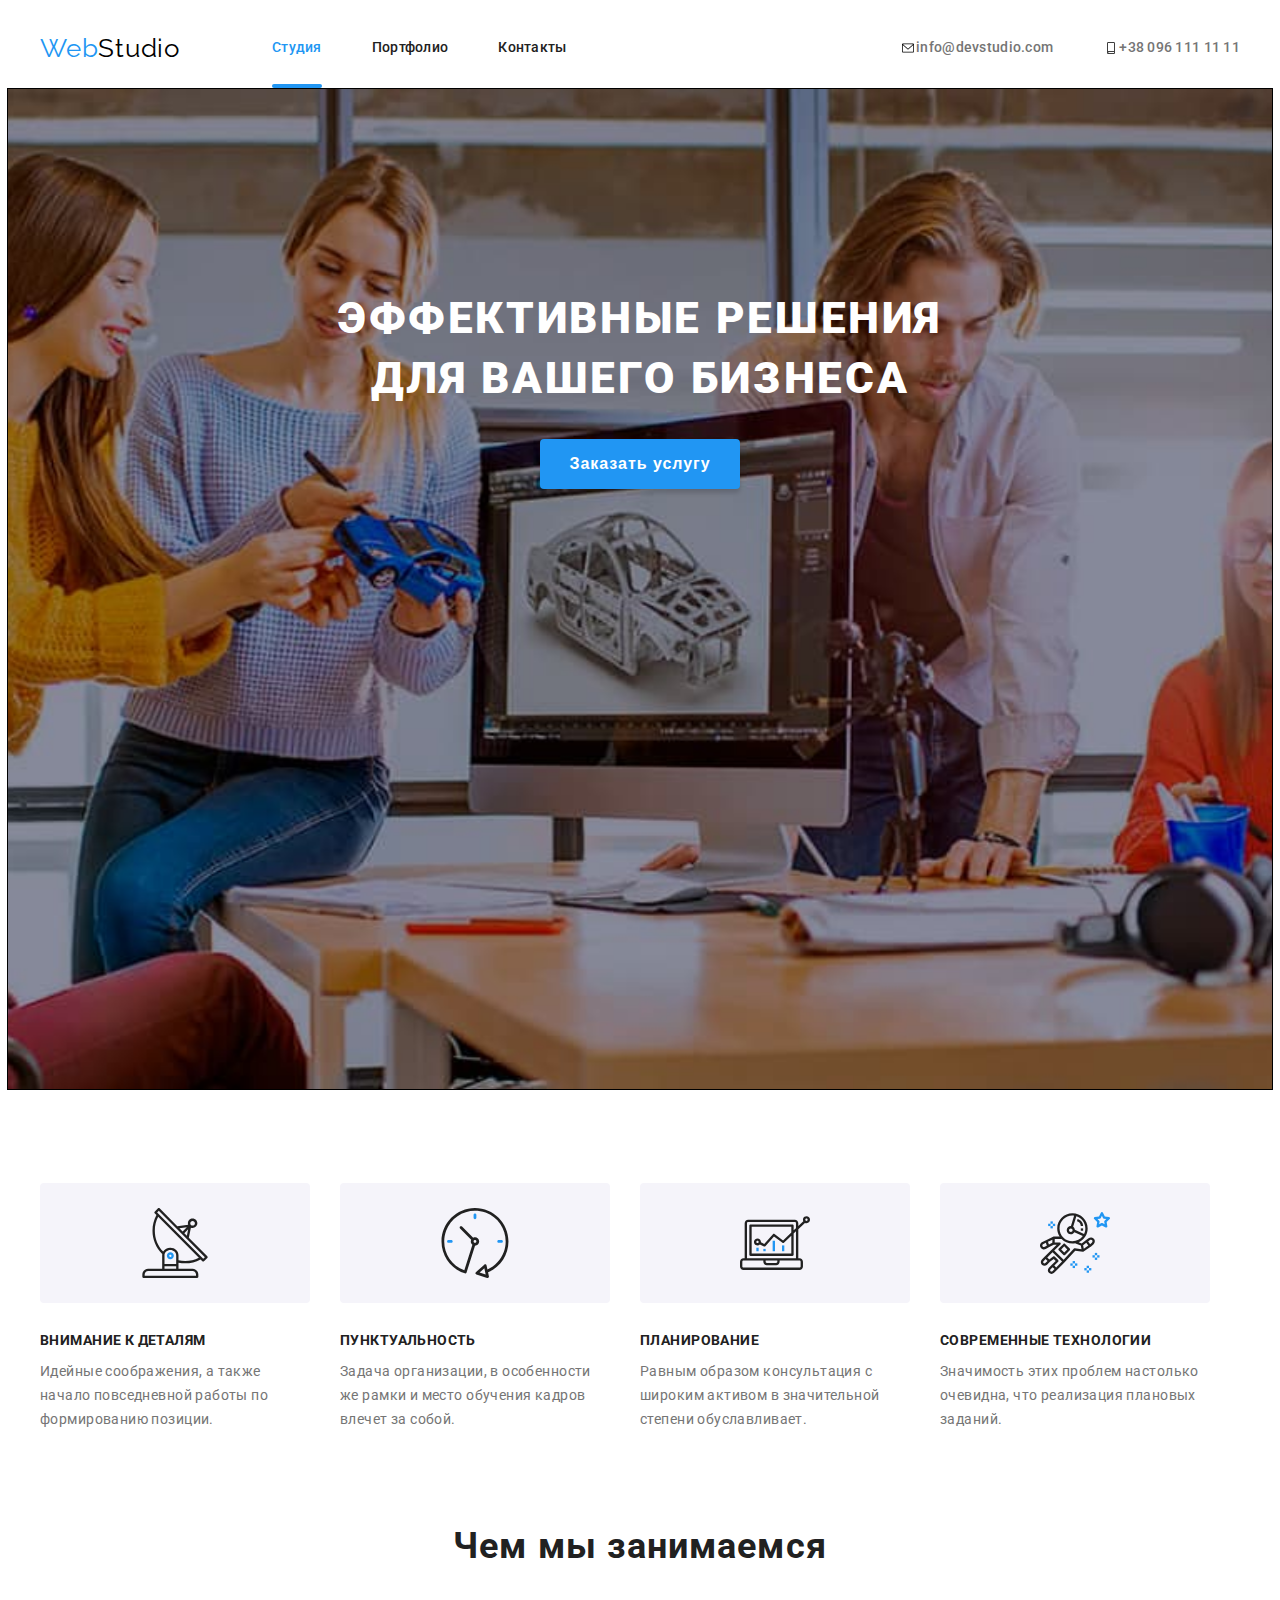
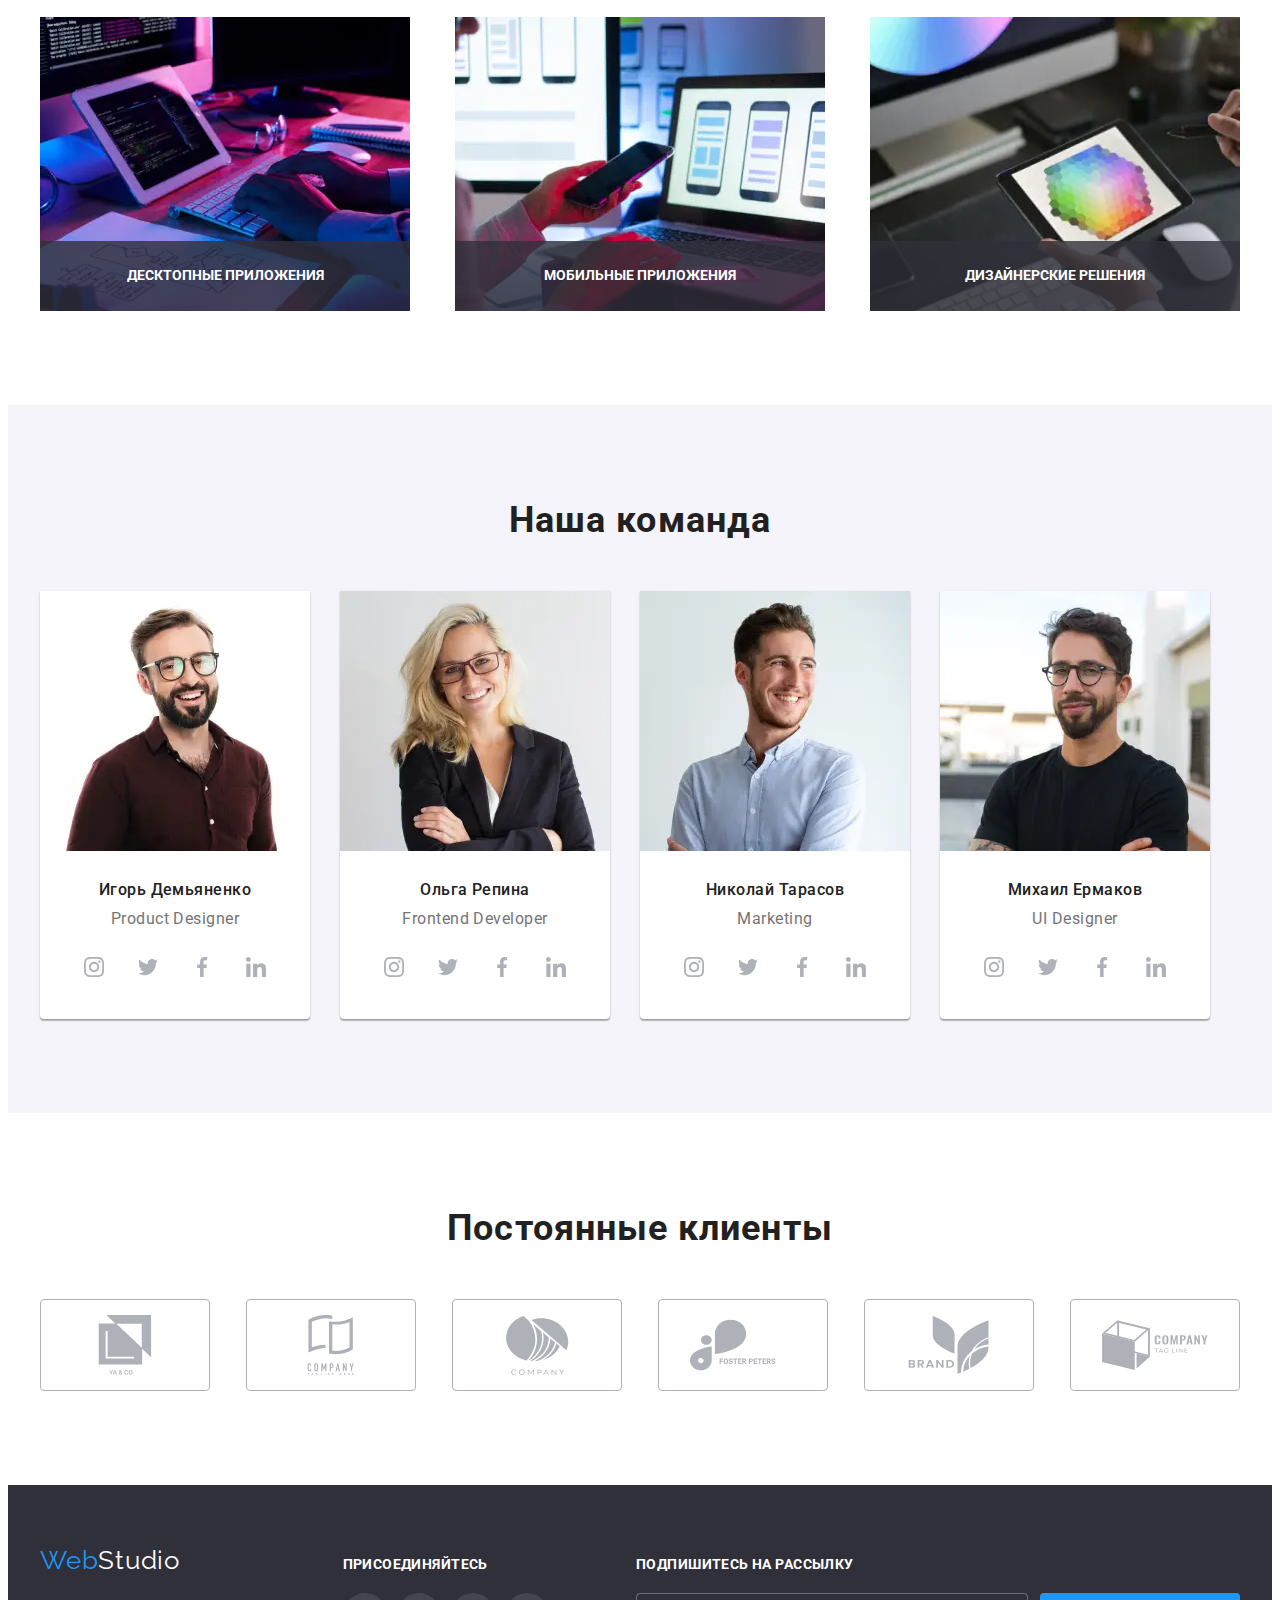
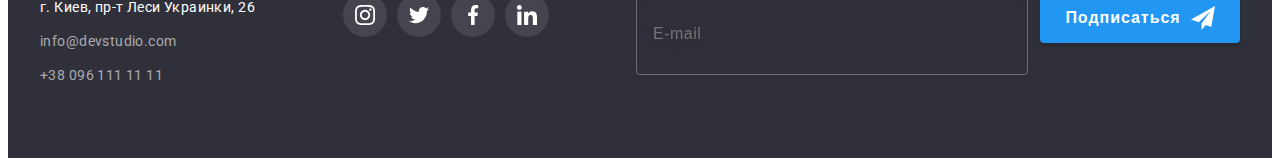
==== commit fa96ff9e: "//\\" ====
--- a/index.html
+++ b/index.html
@@ -19,7 +19,6 @@
   <!-- header -->
   <header class="header">
     <div class="container header_container">
-      <!-- <div class="momile-"></div> -->
       <nav class="navigation">
         <a class="logo logo_header link" href="./"><span class="logo_color">Web</span>Studio</a>
         <ul class="menu list">
@@ -36,9 +35,9 @@
       </nav>
       <button type="button" class="burger-btn" data-menu-open>
         <svg class="burger-btn__icon">
-            <use href="./images/sprite.svg#icon-burger-menu"></use>
+          <use href="./images/sprite.svg#icon-burger-menu"></use>
         </svg>
-    </button>
+      </button>
       <ul class="contact-menu list">
         <li class="contact-menu__item">
           <a class="contact-menu__mail-link link" href="mailto:info@devstudio.com">
@@ -57,57 +56,55 @@
     </div>
     <div class="mobile-menu" data-menu>
       <div class="container mobile-menu__container">
-          <button type="button" class="mobile-menu__close-btn " data-menu-close>
-            <svg class="mobile-menu__close-icon">
-              <use class="close-btn-linkk" href="./images/sprite.svg#icon-close-btn"></use>
-            </svg>
-          </button>
-          <ul class="mobile-menu__nav list">
-              <li class="mobile-menu__item"><a href="" class="mobile-menu__link link">Студия</a></li>
-              <li class="mobile-menu__item"><a href="" class="mobile-menu__link link">Портфолио</a></li>
-              <li class="mobile-menu__item"><a href="" class="mobile-menu__link link">Контакты</a></li>
-          </ul>
-          <ul class="contact-mobile-menu list">
-            <li class="contact-mobile-menu__item">
-              <a class="contact-mobile-menu__mail-link link" href="mailto:info@devstudio.com">                
-                info@devstudio.com</a>
-            </li>
-            <li class="contact-mobile-menu__item">
-              <a class="contact-mobile-menu__tel-link link" href="tel:+380961111111">                
-                +38 096 111 11 11</a>
-            </li>
-          </ul>
-          <ul class="social-list list">
-            <li class="mobile-list-item">
-              <a class="social-link link" href="#">
-                Instagram
-              </a>
-            </li>
-            <li class="mobile-list-item">
-              <a class="social-link link" href="#">
-                Twitter
-              </a>
-            </li>
-            <li class="mobile-list-item">
-              <a class="social-link link" href="#">
-                Facebook
-              </a>
-            </li>
-            <li class="mobile-list-item">
-              <a class="social-link link" href="#">
-                LinkedIn
-              </a>
-            </li>
-          </ul>
+        <button type="button" class="mobile-menu__close-btn" data-menu-close>
+          <svg class="mobile-menu__close-icon">
+            <use class="close-btn-linkk" href="./images/sprite.svg#icon-close-btn"></use>
+          </svg>
+        </button>
+        <ul class="mobile-menu__nav list">
+          <li class="mobile-menu__item">
+            <a href="" class="mobile-menu__link link">Студия</a>
+          </li>
+          <li class="mobile-menu__item">
+            <a href="" class="mobile-menu__link link">Портфолио</a>
+          </li>
+          <li class="mobile-menu__item">
+            <a href="" class="mobile-menu__link link">Контакты</a>
+          </li>
+        </ul>
+        <ul class="contact-mobile-menu list">
+          <li class="contact-mobile-menu__item">
+            <a class="contact-mobile-menu__mail-link link" href="mailto:info@devstudio.com">
+              info@devstudio.com</a>
+          </li>
+          <li class="contact-mobile-menu__item">
+            <a class="contact-mobile-menu__tel-link link" href="tel:+380961111111">
+              +38 096 111 11 11</a>
+          </li>
+        </ul>
+        <ul class="social-list list">
+          <li class="mobile-list-item">
+            <a class="social-link link" href="#"> Instagram </a>
+          </li>
+          <li class="mobile-list-item">
+            <a class="social-link link" href="#"> Twitter </a>
+          </li>
+          <li class="mobile-list-item">
+            <a class="social-link link" href="#"> Facebook </a>
+          </li>
+          <li class="mobile-list-item">
+            <a class="social-link link" href="#"> LinkedIn </a>
+          </li>
+        </ul>
       </div>
-  </div>
+    </div>
   </header>
   <main>
     <!-- hero_section -->
     <section class="hero-section">
       <div class="container hero-container">
         <h1 class="main-title">
-          Эффективные решения <br/>
+          Эффективные решения <br />
           для вашего бизнеса
         </h1>
         <button class="popup-btn" type="button" data-modal-open>
@@ -179,13 +176,15 @@
           <li class="about-list-item">
             <div class="about-list-wrapper">
               <picture class="picture">
-                <source media="(min-width: 1200px)"
-                    srcset="./images/what_we_do/box1.jpg 1x, ./images/what_we_do/box1.jpg 2x"
-                      type="image/webp">
-                <source media="(min-width: 1200px)"
-                    srcset="./images/what_we_do/box1.jpg 1x, ./images/what_we_do/box1.jpg 2x">
-              <img class="about-img" src="#" alt="программист пишет код" width="370"
-                height="294" />
+                <source media="(min-width: 1200px)" srcset="
+                      ./images/about/img.webp 1x,
+                      ./images/about/img@2x.webp 2x
+                    " type="image/webp" />
+                <source media="(min-width: 1200px)" srcset="
+                      ./images/about/img.jpg 1x,
+                      ./images/about/img@2x.jpg 2x
+                    " />
+                <img class="about-img" src="#" alt="программист пишет код" width="370" height="294" />
               </picture>
               <p class="about-list-wraper-title">Десктопные приложения</p>
             </div>
@@ -193,13 +192,15 @@
           <li class="about-list-item">
             <div class="about-list-wrapper">
               <picture class="picture">
-                <source media="(min-width: 1200px)"
-                    srcset="./images/what_we_do/box2.jpg 1x, ./images/what_we_do/box2.jpg 2x"
-                      type="image/webp">
-                <source media="(min-width: 1200px)"
-                    srcset="./images/what_we_do/box2.jpg 1x, ./images/what_we_do/box2.jpg 2x">
-              <img class="about-img" src="#" alt="просмотр макета для телефона" width="370"
-                height="294" />
+                <source media="(min-width: 1200px)" srcset="
+                      ./images/about/img-1.webp 1x,
+                      ./images/about/img@2x-1.webp 2x
+                    " type="image/webp" />
+                <source media="(min-width: 1200px)" srcset="
+                      ./images/about/img-1.jpg 1x,
+                      ./images/about/img@2x-1.jpg 2x
+                    " />
+                <img class="about-img" src="#" alt="просмотр макета для телефона"/>
               </picture>
               <p class="about-list-wraper-title">Мобильные приложения</p>
             </div>
@@ -207,13 +208,16 @@
           <li class="about-list-item">
             <div class="about-list-wrapper">
               <picture class="picture">
-                <source media="(min-width: 1200px)"
-                    srcset="./images/what_we_do/box3.jpg 1x, ./images/what_we_do/box3.jpg 2x"
-                      type="image/webp">
-                <source media="(min-width: 1200px)"
-                    srcset="./images/what_we_do/box3.jpg 1x, ./images/what_we_do/box3.jpg 2x">
-              <img class="about-img" src="#" alt="выбор цвета" width="370" height="294" />
-            </picture>
+                <source media="(min-width: 1200px)" srcset="
+                      ./images/about/img-2.webp 1x,
+                      ./images/about/img@2x-2.webp 2x
+                    " type="image/webp" />
+                <source media="(min-width: 1200px)" srcset="
+                      ./images/about/img-2.jpg 1x,
+                      ./images/about/img@2x-2.jpg 2x
+                    " />
+                <img class="about-img" src="#" alt="выбор цвета"/>
+              </picture>
               <p class="about-list-wraper-title">Дизайнерские решения</p>
             </div>
           </li>
@@ -227,22 +231,31 @@
         <ul class="our-team-list list">
           <li class="our-team-list-item">
             <picture class="picture">
-              <source media="(min-width: 1200px)"
-                  srcset="./images/desktop/team1.webp 1x, ./images/desktop/team1@2x.webp 2x"
-                    type="image/webp">
-              <source media="(min-width: 1200px)"
-                  srcset="./images/desktop/team1.jpg 1x, ./images/desktop/team1@2x.jpg 2x">
-              <source media="(min-width: 768px)"
-                  srcset="./images/tablet/team1.webp 1x, ./images/tablet/team1@2x.webp 2x"
-                    type="image/webp">
-              <source media="(min-width: 768px)"
-                  srcset="./images/tablet/team1.jpg 1x, ./images/tablet/team1@2x.jpg 2x">
-              <source media="(min-width: 480px)"
-                  srcset="./images/mobile/team1.webp 1x, ./images/mobile/team1@2x.webp 2x"
-                    type="image/webp">
-              <source media="(min-width: 480px)"
-              srcset="./images/mobile/team1.jpg 1x, ./images/mobile/team1@2x.jpg 2x">
-              <img class="our-team-img" src="./images/mobile/team1.jpg" alt="Игорь Демьяненко"/>
+              <source media="(min-width: 1200px)" srcset="
+                    ./images/desktop/team1.webp    1x,
+                    ./images/desktop/team1@2x.webp 2x
+                  " type="image/webp" />
+              <source media="(min-width: 1200px)" srcset="
+                    ./images/desktop/team1.jpg    1x,
+                    ./images/desktop/team1@2x.jpg 2x
+                  " />
+              <source media="(min-width: 768px)" srcset="
+                    ./images/tablet/team1.webp    1x,
+                    ./images/tablet/team1@2x.webp 2x
+                  " type="image/webp" />
+              <source media="(min-width: 768px)" srcset="
+                    ./images/tablet/team1.jpg    1x,
+                    ./images/tablet/team1@2x.jpg 2x
+                  " />
+              <source media="(min-width: 480px)" srcset="
+                    ./images/mobile/team1.webp    1x,
+                    ./images/mobile/team1@2x.webp 2x
+                  " type="image/webp" />
+              <source media="(min-width: 480px)" srcset="
+                    ./images/mobile/team1.jpg    1x,
+                    ./images/mobile/team1@2x.jpg 2x
+                  " />
+              <img class="our-team-img" src="./images/mobile/team1.jpg" alt="Игорь Демьяненко" />
             </picture>
             <div class="members">
               <h3 class="our-team-suptitle">Игорь Демьяненко</h3>
@@ -281,23 +294,32 @@
           </li>
           <li class="our-team-list-item">
             <picture class="picture">
-              <source media="(min-width: 1200px)"
-              srcset="./images/desktop/team2.webp 1x, ./images/desktop/team2@2x.webp 2x"
-              type="image/webp">
-                  <source media="(min-width: 1200px)"
-              srcset="./images/desktop/team2.jpg 1x, ./images/desktop/team2@2x.jpg 2x">
-                  <source media="(min-width: 768px)"
-              srcset="./images/tablet/team2.webp 1x, ./images/tablet/team2@2x.webp 2x"
-              type="image/webp">
-                  <source media="(min-width: 768px)"
-              srcset="./images/tablet/team2.jpg 1x, ./images/tablet/team2@2x.jpg 2x">
-              <source media="(min-width: 480px)"
-              srcset="./images/mobile/team2.webp 1x, ./images/mobile/team2@2x.webp 2x"
-              type="image/webp">
-              <source media="(min-width: 480px)"
-              srcset="./images/mobile/team2.jpg 1x, ./images/mobile/team2@2x.jpg 2x">
-              <img class="our-team-img" src="./images/mobile/team2.jpg" alt="Ольга Репина"/>
-            </picture>            
+              <source media="(min-width: 1200px)" srcset="
+                    ./images/desktop/team2.webp    1x,
+                    ./images/desktop/team2@2x.webp 2x
+                  " type="image/webp" />
+              <source media="(min-width: 1200px)" srcset="
+                    ./images/desktop/team2.jpg    1x,
+                    ./images/desktop/team2@2x.jpg 2x
+                  " />
+              <source media="(min-width: 768px)" srcset="
+                    ./images/tablet/team2.webp    1x,
+                    ./images/tablet/team2@2x.webp 2x
+                  " type="image/webp" />
+              <source media="(min-width: 768px)" srcset="
+                    ./images/tablet/team2.jpg    1x,
+                    ./images/tablet/team2@2x.jpg 2x
+                  " />
+              <source media="(min-width: 480px)" srcset="
+                    ./images/mobile/team2.webp    1x,
+                    ./images/mobile/team2@2x.webp 2x
+                  " type="image/webp" />
+              <source media="(min-width: 480px)" srcset="
+                    ./images/mobile/team2.jpg    1x,
+                    ./images/mobile/team2@2x.jpg 2x
+                  " />
+              <img class="our-team-img" src="./images/mobile/team2.jpg" alt="Ольга Репина" />
+            </picture>
             <div class="members">
               <h3 class="our-team-suptitle">Ольга Репина</h3>
               <p class="our-team-text">Frontend Developer</p>
@@ -335,23 +357,32 @@
           </li>
           <li class="our-team-list-item">
             <picture class="picture">
-              <source media="(min-width: 1200px)"
-              srcset="./images/desktop/team3.webp 1x, ./images/desktop/team3@2x.webp 2x"
-              type="image/webp">
-                  <source media="(min-width: 1200px)"
-              srcset="./images/desktop/team3.jpg 1x, ./images/desktop/team3@2x.jpg 2x">
-                  <source media="(min-width: 768px)"
-              srcset="./images/tablet/team3.webp 1x, ./images/tablet/team3@2x.webp 2x"
-              type="image/webp">
-                  <source media="(min-width: 768px)"
-              srcset="./images/tablet/team3.jpg 1x, ./images/tablet/team3@2x.jpg 2x">
-              <source media="(min-width: 480px)"
-              srcset="./images/mobile/team3.webp 1x, ./images/mobile/team3@2x.webp 2x"
-              type="image/webp">
-              <source media="(min-width: 480px)"
-              srcset="./images/mobile/team3.jpg 1x, ./images/mobile/team3@2x.jpg 2x">
-            <img class="our-team-img" src="./images/mobile/team3.jpg" alt="Николай Тарасов" />
-          </picture>
+              <source media="(min-width: 1200px)" srcset="
+                    ./images/desktop/team3.webp    1x,
+                    ./images/desktop/team3@2x.webp 2x
+                  " type="image/webp" />
+              <source media="(min-width: 1200px)" srcset="
+                    ./images/desktop/team3.jpg    1x,
+                    ./images/desktop/team3@2x.jpg 2x
+                  " />
+              <source media="(min-width: 768px)" srcset="
+                    ./images/tablet/team3.webp    1x,
+                    ./images/tablet/team3@2x.webp 2x
+                  " type="image/webp" />
+              <source media="(min-width: 768px)" srcset="
+                    ./images/tablet/team3.jpg    1x,
+                    ./images/tablet/team3@2x.jpg 2x
+                  " />
+              <source media="(min-width: 480px)" srcset="
+                    ./images/mobile/team3.webp    1x,
+                    ./images/mobile/team3@2x.webp 2x
+                  " type="image/webp" />
+              <source media="(min-width: 480px)" srcset="
+                    ./images/mobile/team3.jpg    1x,
+                    ./images/mobile/team3@2x.jpg 2x
+                  " />
+              <img class="our-team-img" src="./images/mobile/team3.jpg" alt="Николай Тарасов" />
+            </picture>
             <div class="members">
               <h3 class="our-team-suptitle">Николай Тарасов</h3>
               <p class="our-team-text">Marketing</p>
@@ -389,23 +420,32 @@
           </li>
           <li class="our-team-list-item">
             <picture class="picture">
-              <source media="(min-width: 1200px)"
-              srcset="./images/desktop/team4.webp 1x, ./images/desktop/team4@2x.webp 2x"
-              type="image/webp">
-                  <source media="(min-width: 1200px)"
-              srcset="./images/desktop/team4.jpg 1x, ./images/desktop/team4@2x.jpg 2x">
-                  <source media="(min-width: 768px)"
-              srcset="./images/tablet/team4.webp 1x, ./images/tablet/team4@2x.webp 2x"
-              type="image/webp">
-                  <source media="(min-width: 768px)"
-              srcset="./images/tablet/team4.jpg 1x, ./images/tablet/team4@2x.jpg 2x">
-              <source media="(min-width: 480px)"
-              srcset="./images/mobile/team4.webp 1x, ./images/mobile/team4@2x.webp 2x"
-              type="image/webp">
-              <source media="(min-width: 480px)"
-              srcset="./images/mobile/team4.jpg 1x, ./images/mobile/team4@2x.jpg 2x">
-            <img class="our-team-img" src="./images/mobile/team4.jpg" alt="Михаил Ермаков"/>
-          </picture>
+              <source media="(min-width: 1200px)" srcset="
+                    ./images/desktop/team4.webp    1x,
+                    ./images/desktop/team4@2x.webp 2x
+                  " type="image/webp" />
+              <source media="(min-width: 1200px)" srcset="
+                    ./images/desktop/team4.jpg    1x,
+                    ./images/desktop/team4@2x.jpg 2x
+                  " />
+              <source media="(min-width: 768px)" srcset="
+                    ./images/tablet/team4.webp    1x,
+                    ./images/tablet/team4@2x.webp 2x
+                  " type="image/webp" />
+              <source media="(min-width: 768px)" srcset="
+                    ./images/tablet/team4.jpg    1x,
+                    ./images/tablet/team4@2x.jpg 2x
+                  " />
+              <source media="(min-width: 480px)" srcset="
+                    ./images/mobile/team4.webp    1x,
+                    ./images/mobile/team4@2x.webp 2x
+                  " type="image/webp" />
+              <source media="(min-width: 480px)" srcset="
+                    ./images/mobile/team4.jpg    1x,
+                    ./images/mobile/team4@2x.jpg 2x
+                  " />
+              <img class="our-team-img" src="./images/mobile/team4.jpg" alt="Михаил Ермаков" />
+            </picture>
             <div class="members">
               <h3 class="our-team-suptitle">Михаил Ермаков</h3>
               <p class="our-team-text">UI Designer</p>
@@ -551,11 +591,10 @@
           </ul>
         </div>
         <div class="subscribe-mail">
-          <p class="subscribe-mail-title">
-            Подпишитесь на рассылку
-          </p>
+          <p class="subscribe-mail-title">Подпишитесь на рассылку</p>
           <form action="#" class="footer-form">
-            <input type="email" class="footer-form__input-mail" name="user-email" placeholder="E-mail" pattern="^[a-zA-Z0-9]+$+@[a-z0-9.-]=\.[a-z]{2,}$" title="test@mail.com" required >
+            <input type="email" class="footer-form__input-mail" name="user-email" placeholder="E-mail"
+              pattern="^[a-zA-Z0-9]+$+@[a-z0-9.-]=\.[a-z]{2,}$" title="test@mail.com" required />
             <button type="submit" class="subscribe-btn">
               Подписаться
               <svg class="subscribe-btn__icon">
@@ -569,7 +608,7 @@
   </footer>
   <!-- BACKDROP -->
   <div class="backdrop is-hidden" data-modal>
-    <div class="modal"> 
+    <div class="modal">
       <button type="button" class="close-btn" data-modal-close>
         <svg class="close-btn-icon">
           <use class="close-btn-link" href="./images/sprite.svg#icon-close-btn"></use>
@@ -580,37 +619,40 @@
           Оставьте свои данные, мы вам перезвоним
         </p>
         <label class="modal-form-label">
-          Имя          
-            <span class="modal-form-label-wrapper">
-              <input type="text" class="modal-form-input" name="user-name" minlength="2" pattern="[a-zA-Zа-яёА-ЯЁ]+" title="Имя должно содержать символы кирилицы или латиницы" required >
-              <svg class="input-icon">
-                <use class="input-icon-link" href="./images/sprite.svg#icon-person-black"></use>
-              </svg>
-            </span>
+          Имя
+          <span class="modal-form-label-wrapper">
+            <input type="text" class="modal-form-input" name="user-name" minlength="2" pattern="[a-zA-Zа-яёА-ЯЁ]+"
+              title="Имя должно содержать символы кирилицы или латиницы" required />
+            <svg class="input-icon">
+              <use class="input-icon-link" href="./images/sprite.svg#icon-person-black"></use>
+            </svg>
+          </span>
         </label>
         <label class="modal-form-label">
           Телефон
           <span class="modal-form-label-wrapper">
-          <input type="tel" class="modal-form-input" name="user-tel" pattern="[0-9]{3}-[0-9]{3}-[0-9]{2}-[0-9]{2}" title="099-999-99-99" required >
-          <svg class="input-icon">
-            <use class="input-icon-link" href="./images/sprite.svg#icon-phone-black"></use>
-          </svg>
-        </span>
+            <input type="tel" class="modal-form-input" name="user-tel" pattern="[0-9]{3}-[0-9]{3}-[0-9]{2}-[0-9]{2}"
+              title="099-999-99-99" required />
+            <svg class="input-icon">
+              <use class="input-icon-link" href="./images/sprite.svg#icon-phone-black"></use>
+            </svg>
+          </span>
         </label>
         <label class="modal-form-label">
           Почта
           <span class="modal-form-label-wrapper">
-          <input type="email" class="modal-form-input" name="user-email" pattern="^[a-zA-Z0-9]+$+@[a-z0-9.-]=\.[a-z]{2,}$" title="test@mail.com" required >
-          <svg class="input-icon">
-            <use class="input-icon-link" href="./images/sprite.svg#icon-email-black"></use>
-          </svg>
-        </span>
+            <input type="email" class="modal-form-input" name="user-email"
+              pattern="^[a-zA-Z0-9]+$+@[a-z0-9.-]=\.[a-z]{2,}$" title="test@mail.com" required />
+            <svg class="input-icon">
+              <use class="input-icon-link" href="./images/sprite.svg#icon-email-black"></use>
+            </svg>
+          </span>
         </label>
         <label class="modal-form-label">
           Комментарий
           <textarea name="user-message" class="modal-form-message" placeholder="Введите текст"></textarea>
         </label>
-        <input type="checkbox" class="modal-form-checkbox visually-hidden" id="accept-policy">
+        <input type="checkbox" class="modal-form-checkbox visually-hidden" id="accept-policy" />
         <label for="accept-policy" class="modal-form-checkbox-label">
           Соглашаюсь с рассылкой и принимаю&nbsp;
           <a href="#" class="modal-form-checkbox-link link">Условия договора</a>
@@ -620,7 +662,7 @@
     </div>
   </div>
   <script src="./js/modal.js"></script>
-    <script src="./js/menu.js"></script>
+  <script src="./js/menu.js"></script>
 </body>
 
 </html>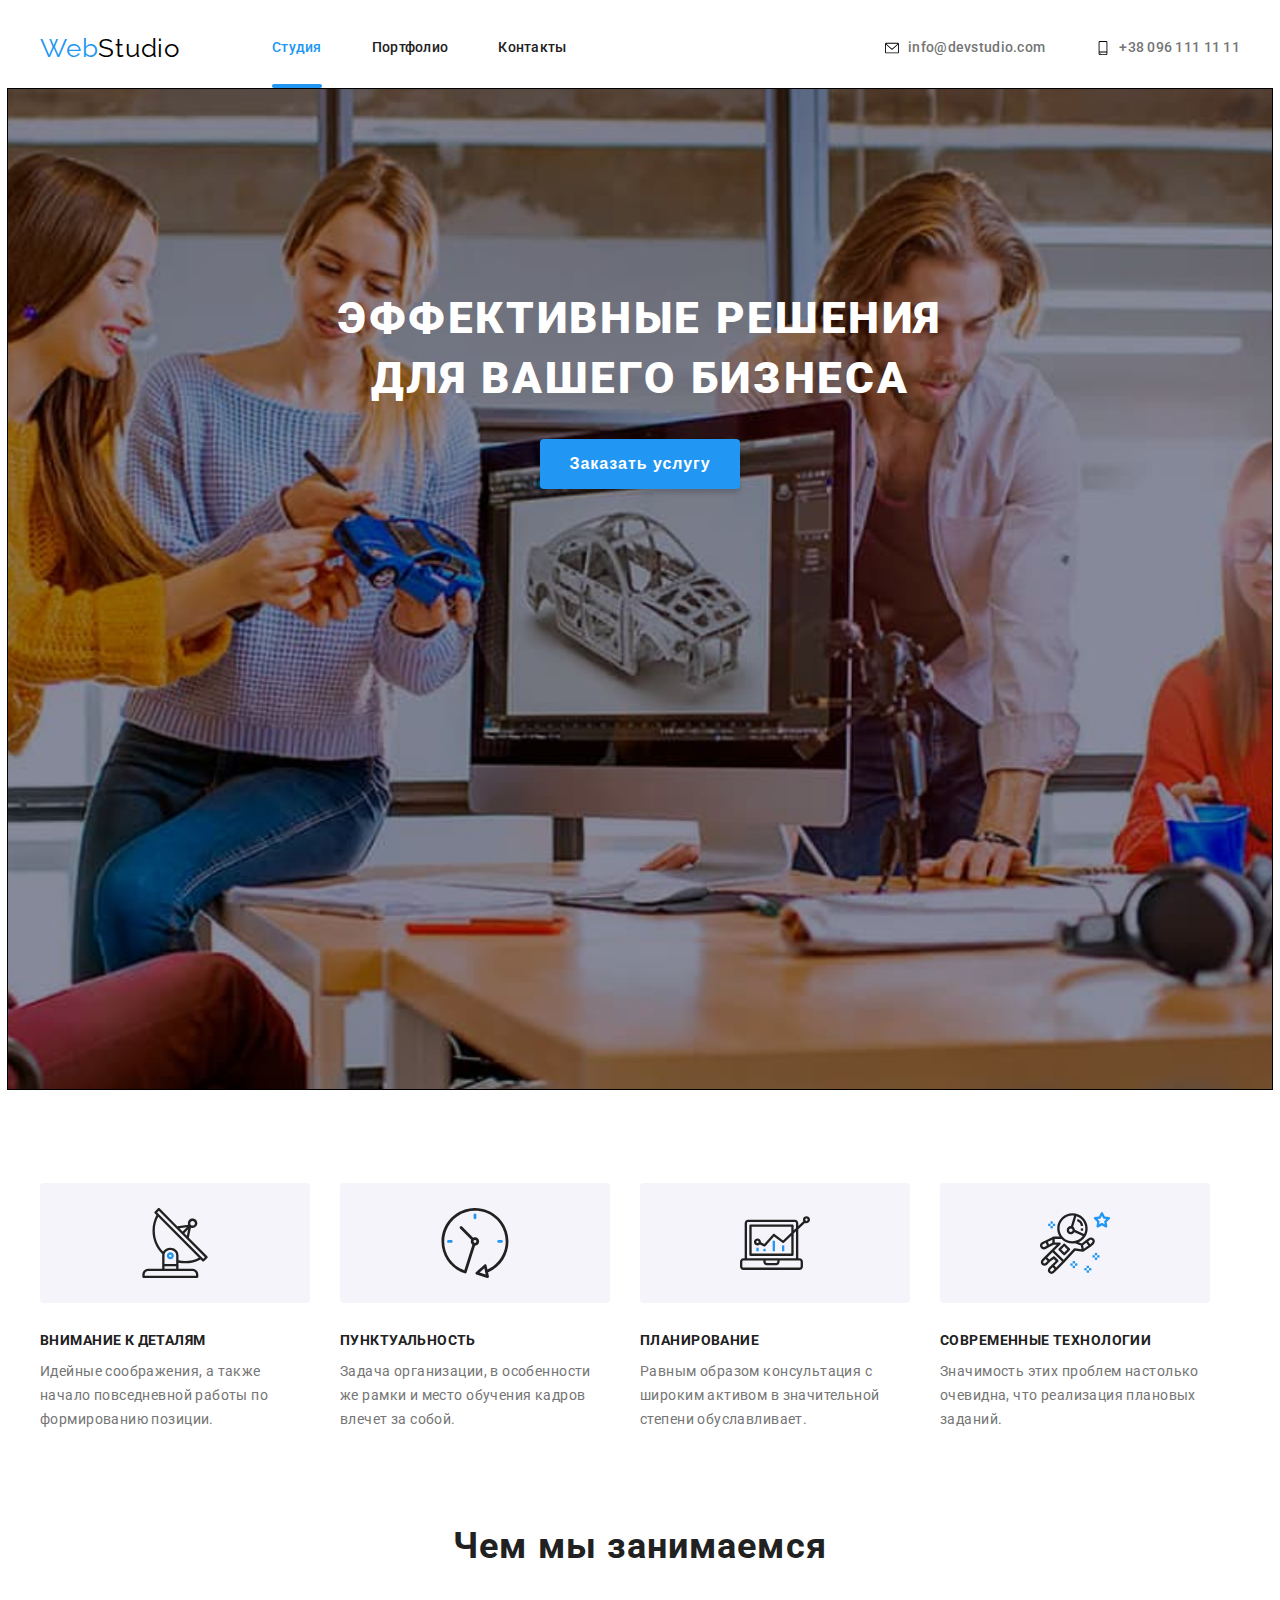
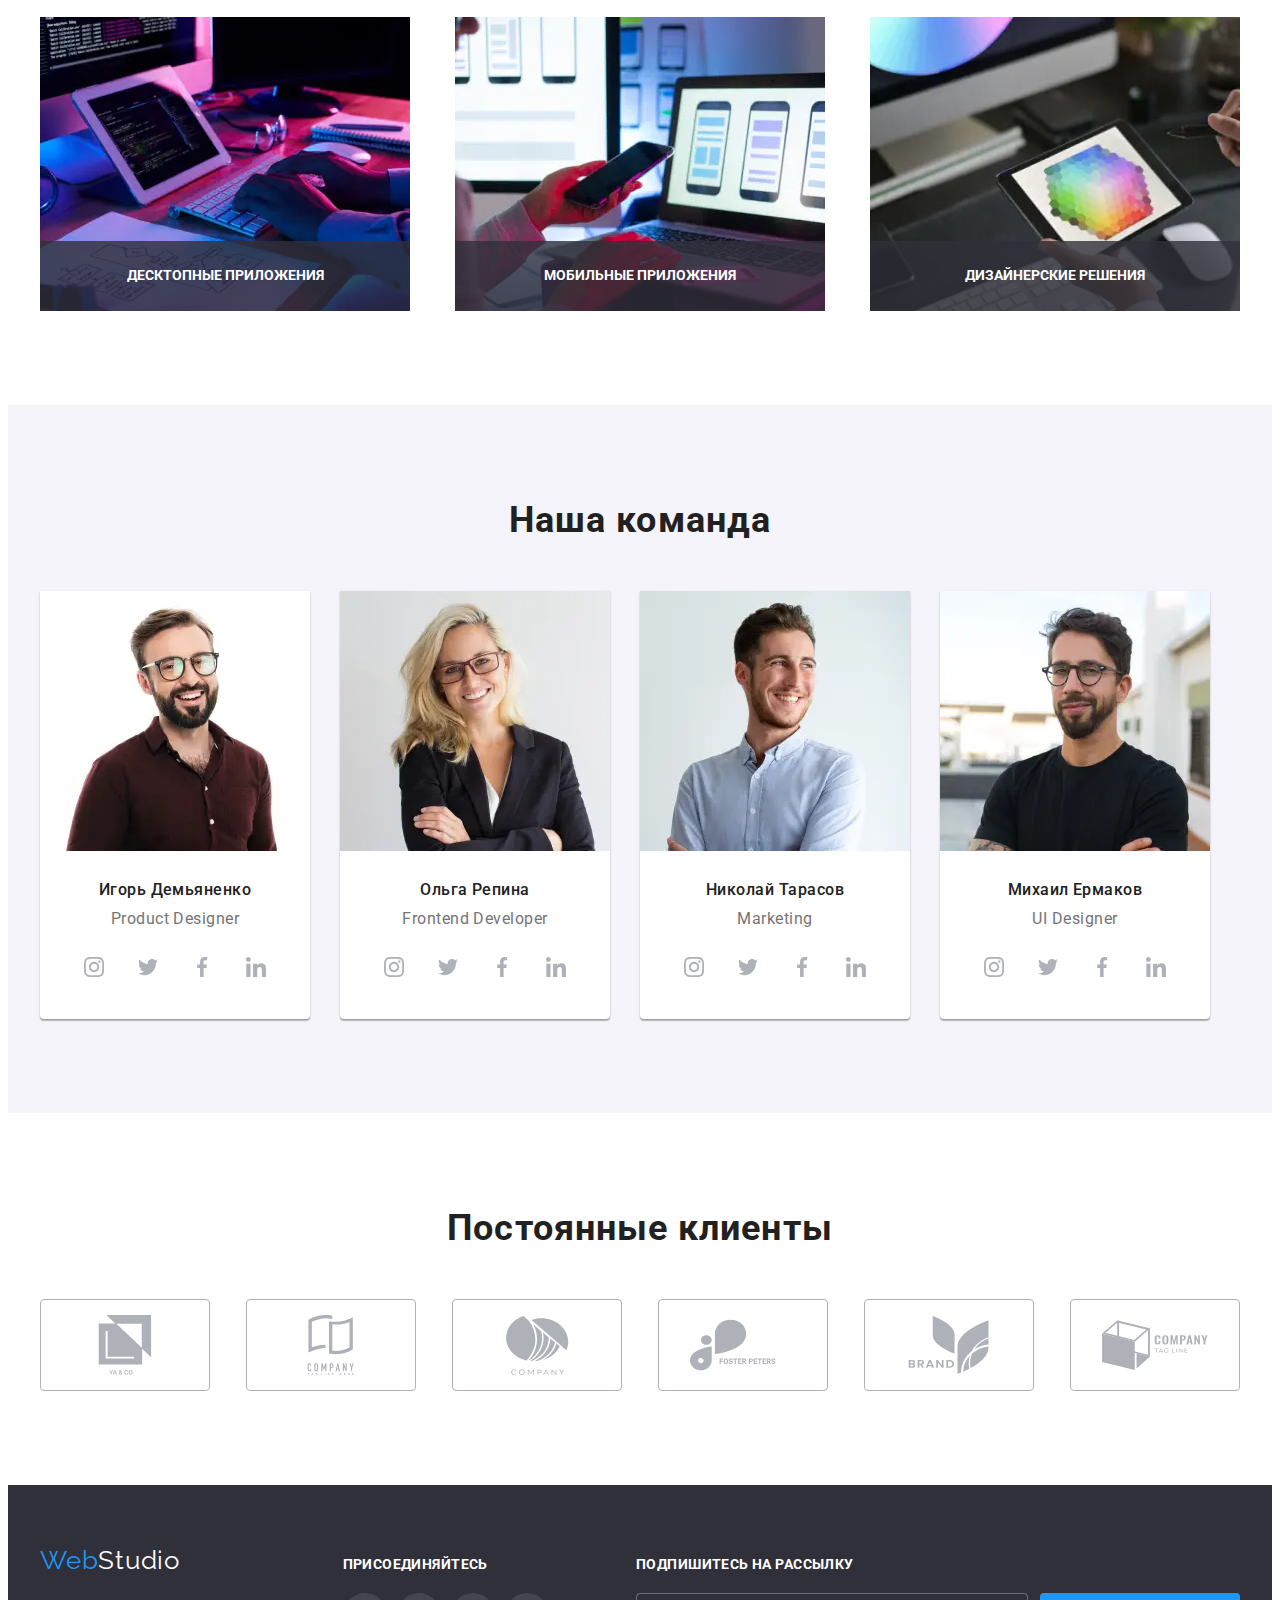
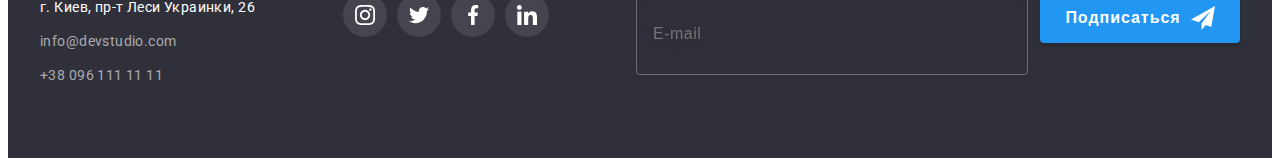
==== commit 891b2ef1: "delete comments" ====
--- a/index.html
+++ b/index.html
@@ -41,14 +41,14 @@
       <ul class="contact-menu list">
         <li class="contact-menu__item">
           <a class="contact-menu__mail-link link" href="mailto:info@devstudio.com">
-            <svg class="contact-menu__contact-icon" width="16" height="12">
+            <svg class="contact-menu__contact-icon" width="16" height="14">
               <use href="./images/sprite.svg#icon-envelope"></use>
             </svg>
             info@devstudio.com</a>
         </li>
         <li class="contact-menu__item">
           <a class="contact-menu__tel-link link" href="tel:+380961111111">
-            <svg class="contact-menu__contact-icon" width="16" height="12">
+            <svg class="contact-menu__contact-icon" width="16" height="14">
               <use href="./images/sprite.svg#icon-smartphone"></use>
             </svg>+38 096 111 11 11</a>
         </li>
@@ -60,40 +60,40 @@
           <svg class="mobile-menu__close-icon">
             <use class="close-btn-linkk" href="./images/sprite.svg#icon-close-btn"></use>
           </svg>
-        </button>
+        </button>        
         <ul class="mobile-menu__nav list">
           <li class="mobile-menu__item">
-            <a href="" class="mobile-menu__link link">Студия</a>
+            <a href="./" class="mobile-menu__link link">Студия</a>
           </li>
           <li class="mobile-menu__item">
-            <a href="" class="mobile-menu__link link">Портфолио</a>
+            <a href="./portfolio.html" class="mobile-menu__link link">Портфолио</a>
           </li>
           <li class="mobile-menu__item">
-            <a href="" class="mobile-menu__link link">Контакты</a>
+            <a href="#contacts" class="mobile-menu__link link">Контакты</a>
           </li>
         </ul>
         <ul class="contact-mobile-menu list">
+          <li class="contact-mobile-menu__item">
+            <a class="contact-mobile-menu__tel-link link" href="tel:+380961111111">
+              +38 096 111 11 11</a>
+          </li>
           <li class="contact-mobile-menu__item">
             <a class="contact-mobile-menu__mail-link link" href="mailto:info@devstudio.com">
               info@devstudio.com</a>
           </li>
-          <li class="contact-mobile-menu__item">
-            <a class="contact-mobile-menu__tel-link link" href="tel:+380961111111">
-              +38 096 111 11 11</a>
-          </li>
-        </ul>
-        <ul class="social-list list">
-          <li class="mobile-list-item">
-            <a class="social-link link" href="#"> Instagram </a>
-          </li>
-          <li class="mobile-list-item">
-            <a class="social-link link" href="#"> Twitter </a>
-          </li>
-          <li class="mobile-list-item">
-            <a class="social-link link" href="#"> Facebook </a>
-          </li>
-          <li class="mobile-list-item">
-            <a class="social-link link" href="#"> LinkedIn </a>
+        </ul>
+        <ul class="mobile-social-list list">
+          <li class="mobile-social-list__item">
+            <a class="mobile-social-list__link link" href="#"> Instagram </a>
+          </li>
+          <li class="mobile-social-list__item">
+            <a class="mobile-social-list__link link" href="#"> Twitter </a>
+          </li>
+          <li class="mobile-social-list__item">
+            <a class="mobile-social-list__link link" href="#"> Facebook </a>
+          </li>
+          <li class="mobile-social-list__item">
+            <a class="mobile-social-list__link link" href="#"> LinkedIn </a>
           </li>
         </ul>
       </div>
@@ -611,7 +611,7 @@
     <div class="modal">
       <button type="button" class="close-btn" data-modal-close>
         <svg class="close-btn-icon">
-          <use class="close-btn-link" href="./images/sprite.svg#icon-close-btn"></use>
+          <use class="close-btn-link" href="./images/sprite.svg#icon-closebtn"></use>
         </svg>
       </button>
       <form action="#" class="modal-form">
--- a/css/main.min.css
+++ b/css/main.min.css
@@ -1,2 +1,2 @@
-:root{--filters-btn-bgr-color: #f5f4fa;--btn-hover-color: #188ce8;--main-background-color: #2f303a;--main-title-color: #ffffff;--grey-text-color: #757575;--suptitle-color: #212121;--logo-color: #000000;--accent-color: #2196f3;--bg-color: #c4c4c4;--social-link-color: #afb1b8;--main-font: "Roboto", "Arial", sans-serif;--secondary-font: "Raleway", sans-serif;--transition-timing-function: cubic-bezier(0.4, 0, 0.2, 1)}.visually-hidden{position:absolute;width:1px;height:1px;margin:-1px;border:0;padding:0;white-space:nowrap;clip-path:inset(100%);clip:rect(0 0 0 0);overflow:hidden}h1,h2,h3,h4,h5,h6,p{margin-top:0;margin-bottom:0}ul,ol{margin-top:0;margin-bottom:0;padding-left:0}img{display:block;width:100%;height:auto;margin:0 auto}body{font-family:"Roboto", sans-serif}.list{list-style:none}.link{text-decoration:none}.section{padding-bottom:60px;padding-top:60px}@media screen and (min-width: 1200px){.section{padding-bottom:94px;padding-top:94px}}.container{padding-left:15px;padding-right:15px}@media screen and (min-width: 480px){.container{width:480px;margin:0 auto}}@media screen and (min-width: 768px){.container{width:768px}}@media screen and (min-width: 1200px){.container{width:1200px}}.logo{font-family:var(--secondary-font);font-size:26px;line-height:1.19;letter-spacing:0.03em;color:var(--logo-color)}.logo_color{font-family:var(--secondary-font);font-size:26px;line-height:1.19;letter-spacing:0.03em;color:var(--accent-color)}.menu .link.current{color:var(--accent-color)}.current{position:relative}.current::after{position:absolute;bottom:0;content:"";display:block;width:100%;height:4px;background-color:var(--accent-color);border-radius:2px}.main-title{margin-bottom:30px;font-weight:900;font-size:26px;line-height:1.6;text-align:center;letter-spacing:0.06em;text-transform:uppercase;color:var(--main-title-color)}@media screen and (min-width: 1200px){.main-title{font-size:44px;line-height:1.36}}.popup-btn{background-color:var(--accent-color);font-weight:700;font-size:16px;line-height:1.87;display:flex;align-items:center;justify-content:center;width:200px;height:50px;letter-spacing:0.06em;color:var(--main-title-color);cursor:pointer;box-shadow:0px 4px 4px rgba(0,0,0,0.15);border:none;border-radius:4px;margin:0 auto;transition:background-color 250ms var(--transition-timing-function)}.popup-btn:hover,.popup-btn:focus{background:var(--btn-hover-color)}.main-suptitle{font-size:28px;line-height:1.18;letter-spacing:0.03em;text-align:center;color:var(--suptitle-color);margin-bottom:30px}@media screen and (min-width: 1200px){.main-suptitle{font-size:36px;line-height:1.17;margin-bottom:50px}}.suptitle{font-size:14px;line-height:1.14;letter-spacing:0.03em;text-transform:uppercase;color:var(--suptitle-color);margin-bottom:10px}@media screen and (max-width: 480px){.suptitle{text-align:center}}.social-list{display:flex;align-items:center;justify-content:space-between;width:206px;margin:0 auto}.social-link{display:flex;justify-content:center;align-items:center;width:44px;height:44px;border-radius:50%;color:var(--social-link-color);transition:background-color 250ms var(--transition-timing-function)}.social-link:hover,.social-link:focus{color:var(--main-title-color);background-color:var(--accent-color)}.social-icon{fill:currentColor;width:20px;height:20px}.filters-btn{border:none;font-family:"Roboto", sans-serif;font-weight:500;font-size:16px;line-height:1.62;text-align:center;letter-spacing:0.03em;color:var(--suptitle-color);background:var(--filters-btn-bgr-color);border-radius:4px;padding:6px 22px;transition:color 250ms var(--transition-timing-function)}.filters-btn:hover,.filters-btn:focus{background:var(--accent-color);color:var(--main-title-color);box-shadow:0px 3px 1px rgba(0,0,0,0.1),0px 1px 2px rgba(0,0,0,0.08),0px 2px 2px rgba(0,0,0,0.12);border-radius:4px;font-weight:500;font-size:16px;line-height:1.62;text-align:center;letter-spacing:0.03em;transition:color 250ms var(--transition-timing-function)}.modal-form{display:flex;flex-direction:column}.modal-form-title{font-weight:700;font-size:20px;line-height:1.5;letter-spacing:0.03em;text-align:center;color:var(--suptitle-color);margin-bottom:12px}.modal-form-label{font-size:12px;line-height:1.16;letter-spacing:0.01em;color:var(--grey-text-color);margin-bottom:10px}.modal-form-label-wrapper{position:relative;display:block;margin-top:4px}.modal-form-input{width:100%;height:40px;border:1px solid rgba(33,33,33,0.2);border-radius:4px;padding-left:42px}.modal-form-input:focus{outline:none;border-color:var(--accent-color);transition:border-color 250ms var(--transition-timing-function)}.input-icon{position:absolute;top:50%;transform:translateY(-50%);left:12px;width:18px;height:18px}.modal-form-input:focus+.input-icon{fill:var(--accent-color);transition:fill 250ms var(--transition-timing-function)}.modal-form-message{width:100%;height:120px;border:1px solid rgba(33,33,33,0.2);border-radius:4px;margin-top:4px;padding:12px 16px;resize:none;transition:border-color 250ms var(--transition-timing-function)}.modal-form-message::placeholder{font-size:12px;line-height:1.16;letter-spacing:0.01em;color:rgba(117,117,117,0.5)}.modal-form-message:focus{outline:none;border-color:var(--accent-color)}.modal-form-checkbox-label{display:flex;align-items:center;justify-content:center;font-size:14px;line-height:1.7;letter-spacing:0.03em;color:var(--grey-text-color);margin-bottom:30px}.modal-form-checkbox:checked+.modal-form-checkbox-label::before{background-image:url(../images/icons/iconcheck.svg)}.modal-form-checkbox-label::before{display:block;content:"";background-image:url(../images/icons/viconcheck.svg);width:16px;height:15px;cursor:pointer;margin-right:8px}.modal-form-checkbox-link{text-decoration-line:underline;color:var(--accent-color)}.modal-form-btn{align-self:center;font-weight:700;font-size:16px;line-height:1.8;letter-spacing:0.06em;width:200px;height:50px;background:var(--accent-color);box-shadow:0px 4px 4px rgba(0,0,0,0.15);border-radius:4px;border:none;color:var(--main-title-color);transition:background-color 250ms var(--transition-timing-function)}.modal-form-btn:hover,.modal-form-btn:focus{background:var(--btn-hover-color)}.modal{position:absolute;top:50%;left:50%;width:528px;height:582px;background-color:var(--main-title-color);transform:translate(-50%, -50%);padding:40px;box-shadow:0px 1px 3px rgba(0,0,0,0.12),0px 1px 1px rgba(0,0,0,0.14),0px 2px 1px rgba(0,0,0,0.2);border-radius:4px}.close-btn{position:absolute;top:8px;right:8px;width:30px;height:30px;border-radius:50%;border:1px solid rgba(0,0,0,0.1);background-color:transparent;cursor:pointer;padding:0}.close-btn:hover,.close-btn:focus{fill:var(--accent-color);transition:fill 250ms var(--transition-timing-function)}.close-btn-icon{width:11px;height:11px}.backdrop{position:fixed;top:0;left:0;width:100vw;height:100vh;background-color:rgba(0,0,0,0.2);transition:opacity 250ms linear, visibility 250ms linear}.is-hidden{opacity:0;visibility:hidden;pointer-events:none}.menu{display:none}.contact-menu{display:none}.burger-btn{background-color:transparent;border:none;padding:0px}.burger-btn__icon{width:40px;height:40px;margin:10px 0px}.burger-btn__icon:hover{fill:var(--accent-color)}.header_container{display:flex;align-items:center;justify-content:space-between;border-bottom:1px solid #ececec}.mobile-menu{position:fixed;z-index:100;top:0;left:0;width:100vw;height:100vh;background-color:var(--main-title-color);opacity:0;visibility:hidden;pointer-events:none;transition:opacity 250ms var(--transition-timing-function),visibility 250ms var(--transition-timing-function)}.mobile-menu.is-open{opacity:1;visibility:visible;pointer-events:auto}.mobile-menu__close-btn{position:absolute;top:10px;right:15px;background-color:transparent;border:none;padding:0px}.mobile-menu__close-icon{width:40px;height:40px}.mobile-menu__container{position:relative}@media screen and (min-width: 768px){.burger-btn{display:none}.navigation{display:flex;align-items:center;justify-content:space-between}.logo_header{margin-right:88px}.menu{display:flex;align-items:center}.menu .menu__link{display:block;padding-top:32px;padding-bottom:32px}.menu__item:not(:last-child){margin-right:50px}.menu__link{font-weight:500;font-size:14px;line-height:1.14;letter-spacing:0.02em;color:var(--suptitle-color);transition:color 250ms var(--transition-timing-function)}.menu__link:hover,.menu__link:focus{color:var(--accent-color)}.contact-menu{display:inline-block;align-items:center;margin-left:auto}.contact-menu__mail-link{margin-bottom:10px}.contact-menu__mail-link,.contact-menu__tel-link{display:flex;align-items:center;font-weight:500;font-size:14px;line-height:1.14;letter-spacing:0.02em;color:var(--grey-text-color);transition:color 250ms var(--transition-timing-function)}.contact-menu__mail-link:hover,.contact-menu__mail-link:focus,.contact-menu__tel-link:hover,.contact-menu__tel-link:focus{color:var(--accent-color)}}@media screen and (min-width: 1200px){.logo_header{margin-right:92px}.contact-menu{display:flex}.contact-menu .contact-menu__item:not(:last-child){margin-right:50px}.contact-menu__mail-link,.contact-menu__tel-link{padding-top:32px;padding-bottom:32px;margin:0}}.hero-section{background-color:var(--bg-color);background-image:linear-gradient(to right, rgba(47,48,58,0.4), rgba(47,48,58,0.4)),url(../images/mobile/bg-main.jpg);padding-top:118px;padding-bottom:118px;background-position:center;background-repeat:no-repeat;background-size:cover;min-height:400px;outline:1px solid #000000;margin:0 auto}@media screen and (min-device-pixel-ratio: 2) and (min-width: 320px), (min-resolution: 192dpi) and (min-width: 320px), (min-resolution: 2dppx) and (min-width: 320px){.hero-section{background-image:url(../images/mobile/bg-main@2x.jpg)}}@media screen and (min-width: 768px){.hero-section{background-image:url(../images/tablet/bg-main.jpg)}}@media screen and (min-device-pixel-ratio: 2) and (min-width: 768px), (min-resolution: 192dpi) and (min-width: 768px), (min-resolution: 2dppx) and (min-width: 768px){.hero-section{background-image:url(../images/tablet/bg-main@2x.jpg)}}@media screen and (min-width: 1200px){.hero-section{background-image:url(../images/desktop/bg-main.jpg);padding-top:200px;padding-bottom:200px;max-width:1600px;height:600px}}@media screen and (min-device-pixel-ratio: 2) and (min-width: 1200px), (min-resolution: 192dpi) and (min-width: 1200px), (min-resolution: 2dppx) and (min-width: 1200px){.hero-section{background-image:url(../images/desktop/bg-main@2x.jpg)}}.features-icon-bgr{background-color:var(--filters-btn-bgr-color);display:flex;align-items:center;justify-content:center;height:120px;border-radius:4px;margin-bottom:30px}.features-text{font-size:14px;line-height:1.14;line-height:24px;letter-spacing:0.03em;color:var(--grey-text-color)}@media screen and (min-width: 768px){.features-list{display:flex;flex-wrap:wrap;margin-left:-30px;margin-top:-30px}.features-list-item{width:calc((100% - 60px) / 2);margin-left:30px;margin-top:30px}}@media screen and (min-width: 1200px){.features-list-item{width:270px}}.about-list{display:flex;justify-content:space-between}.about-list-wrapper{position:relative}.about-list-wraper-title{position:absolute;bottom:0;width:100%;height:70px;display:flex;align-items:center;justify-content:center;font-weight:700;font-size:14px;line-height:1.14;text-align:center;text-transform:uppercase;color:var(--main-title-color);background-color:rgba(47,48,58,0.8)}@media screen and (max-width: 1199px){.about-section{display:none}}.about-section{padding-top:0px}.our-team-section{background-color:var(--filters-btn-bgr-color);margin:0 auto}.our-team-suptitle{font-weight:500;font-size:16px;line-height:1.18;text-align:center;letter-spacing:0.03em;color:var(--suptitle-color);margin-bottom:10px}.our-team-text{font-size:16px;line-height:1.18;text-align:center;letter-spacing:0.03em;color:var(--grey-text-color);margin-bottom:16px}.members{padding:24px 0}.our-team-list-item{background-color:var(--main-title-color);box-shadow:0px 1px 3px rgba(0,0,0,0.12),0px 1px 1px rgba(0,0,0,0.14),0px 2px 1px rgba(0,0,0,0.2);border-radius:0px 0px 4px 4px}.our-team-list-item:not(:last-child){margin-bottom:30px}@media screen and (min-width: 768px){.our-team-list{display:flex;flex-wrap:wrap;margin-left:-30px;margin-top:-30px}.our-team-list-item{width:calc((100% - 60px) / 2);margin-left:30px;margin-top:30px;margin-bottom:0px}.our-team-list-item:not(:last-child){margin-bottom:0px}}@media screen and (min-width: 1200px){.members{padding:30px 0}.our-team-list-item{width:unset}}.clients-list{display:flex;flex-wrap:wrap;align-items:center;justify-content:space-between;margin-left:-30px;margin-top:-30px}.clients-list-item{display:block;width:calc((100% - 60px) / 2);margin-left:30px;margin-top:30px}.clients-icon{fill:currentColor;width:106px;height:60px}.clients-link{display:flex;justify-content:center;align-items:center;color:var(--social-link-color);height:92px;border:1px solid var(--social-link-color);border-radius:4px;box-sizing:border-box;transition:color 250ms var(--transition-timing-function)}.clients-link:hover,.clients-link:focus{color:var(--accent-color);border-color:var(--accent-color)}@media screen and (min-width: 768px){.clients-list-item{width:calc((100% - 90px) / 3)}}@media screen and (min-width: 1200px){.clients-list-item{width:170px}}.footer{background-color:var(--main-background-color)}.footer-container{padding-top:60px;padding-bottom:60px}.logo-div{margin-bottom:20px}.last_logo{color:var(--main-title-color)}.address{font-style:normal;margin-top:20px}.footer-div-all{text-align:center}.address-div{margin-bottom:60px}.footer-social{margin-bottom:60px}.address-list__item{margin-bottom:10px}.address-list__link-maps{font-size:14px;line-height:1.71;letter-spacing:0.03em;color:var(--main-title-color)}.address-list__link-mail,.address-list__link-tel{font-size:14px;line-height:1.71;letter-spacing:0.03em;color:rgba(255,255,255,0.6);transition:color 250ms var(--transition-timing-function)}.address-list__link-mail:hover,.address-list__link-mail:focus,.address-list__link-tel:hover,.address-list__link-tel:focus{color:var(--accent-color)}.footer-social-title{margin-bottom:20px;padding-top:12px;font-weight:700;font-size:14px;line-height:1.14;letter-spacing:0.03em;color:var(--main-title-color);text-transform:uppercase}.social-list__footer-link{display:flex;justify-content:center;align-items:center;width:44px;height:44px;border-radius:50%;background-color:rgba(255,255,255,0.1);color:var(--main-title-color);transition:background-color 250ms var(--transition-timing-function)}.social-list__footer-link:hover,.social-list__footer-link:focus{color:var(--main-title-color);background-color:var(--accent-color)}.footer-social-icon{fill:currentColor;width:22px;height:22px}.subscribe-mail-title{display:block;font-weight:700;font-size:14px;line-height:1.14;letter-spacing:0.03em;text-transform:uppercase;color:var(--main-title-color);margin-bottom:20px;padding-top:12px}.footer-form__input-mail{width:450px;height:50px;border:1px solid rgba(255,255,255,0.3);border-radius:4px;filter:drop-shadow(0px 4px 4px rgba(0,0,0,0.15));background-color:transparent;font-size:16px;line-height:1.25;letter-spacing:0.03em;color:rgba(255,255,255,0.6);padding:15px 16px}.footer-form__input-mail :focus{outline:none;border-color:var(--accent-color);transition:border-color 250ms var(--transition-timing-function)}.subscribe-btn{display:flex;align-items:center;justify-content:center;width:200px;height:50px;background:var(--accent-color);box-shadow:0px 4px 4px rgba(0,0,0,0.15);border-radius:4px;border:none;color:var(--main-title-color);font-weight:700;font-size:16px;line-height:1.8;letter-spacing:0.06em;cursor:pointer;margin:20px auto 0px}.subscribe-btn :hover{background-color:var(--btn-hover-color);transition:background-color 250ms var(--transition-timing-function)}.subscribe-btn__icon{width:24px;height:24px;margin-left:10px}@media screen and (min-width: 768px){.footer-div-all{display:flex;flex-wrap:wrap;place-content:space-around}}@media screen and (min-width: 1200px){.footer-div-all{text-align:unset;place-content:space-between}.footer-form{display:flex}.subscribe-btn{margin:0px 0px 0px 12px}.footer-form__input-mail{width:358px}.footer-social,.address-div{margin:unset}}.filters-list{display:flex;justify-content:center;margin-bottom:34px}.filters-list-item{display:block}.filters-list-item:not(:last-child){margin-right:8px}.projects-list{display:flex;flex-wrap:wrap;margin-left:-30px;margin-top:-30px}.projects-list-item{margin-left:30px;margin-top:30px;background:var(--main-title-color)}.projects-list-item:hover{box-shadow:0px 1px 1px rgba(0,0,0,0.12),0px 4px 4px rgba(0,0,0,0.06),1px 4px 6px rgba(0,0,0,0.16)}.projects-suptitle{font-size:18px;line-height:2;letter-spacing:0.06em;color:var(--suptitle-color)}.projects-text{font-size:16px;line-height:1.87;letter-spacing:0.03em;color:var(--suptitle-color)}.project-list-item-div{padding:20px 24px;border:1px solid #eeeeee}.projects-link{display:block;position:relative}.projects-img-wrapper{position:relative;overflow:hidden}.overlay{position:absolute;top:0;left:0;width:100%;height:100%;font-size:18px;line-height:1.5;letter-spacing:0.03em;color:var(--main-title-color);background:rgba(33,150,243,0.9);overflow:auto;padding:63px 24px;transform:translateY(100%);transition:transform 250ms linear}.projects-link:hover .overlay,.projects-link:focus .overlay{transform:translateY(0%)}
+:root{--filters-btn-bgr-color: #f5f4fa;--btn-hover-color: #188ce8;--main-background-color: #2f303a;--main-title-color: #ffffff;--grey-text-color: #757575;--suptitle-color: #212121;--logo-color: #000000;--accent-color: #2196f3;--bg-color: #c4c4c4;--social-link-color: #afb1b8;--main-font: "Roboto", "Arial", sans-serif;--secondary-font: "Raleway", sans-serif;--transition-timing-function: cubic-bezier(0.4, 0, 0.2, 1)}.visually-hidden{position:absolute;width:1px;height:1px;margin:-1px;border:0;padding:0;white-space:nowrap;clip-path:inset(100%);clip:rect(0 0 0 0);overflow:hidden}h1,h2,h3,h4,h5,h6,p{margin-top:0;margin-bottom:0}ul,ol{margin-top:0;margin-bottom:0;padding-left:0}img{display:block;width:100%;height:auto;margin:0 auto}body{font-family:"Roboto", sans-serif}.list{list-style:none}.link{text-decoration:none}.section{padding-bottom:60px;padding-top:60px}@media screen and (min-width: 1200px){.section{padding-bottom:94px;padding-top:94px}}.container{padding-left:15px;padding-right:15px}@media screen and (min-width: 480px){.container{width:480px;margin:0 auto}}@media screen and (min-width: 768px){.container{width:768px}}@media screen and (min-width: 1200px){.container{width:1200px}}.logo{font-family:var(--secondary-font);font-size:26px;line-height:1.19;letter-spacing:0.03em;color:var(--logo-color)}.logo_color{font-family:var(--secondary-font);font-size:26px;line-height:1.19;letter-spacing:0.03em;color:var(--accent-color)}.menu .link.current{color:var(--accent-color)}.current{position:relative}.current::after{position:absolute;bottom:0;content:"";display:block;width:100%;height:4px;background-color:var(--accent-color);border-radius:2px}.main-title{margin-bottom:30px;font-weight:900;font-size:26px;line-height:1.6;text-align:center;letter-spacing:0.06em;text-transform:uppercase;color:var(--main-title-color)}@media screen and (min-width: 1200px){.main-title{font-size:44px;line-height:1.36}}.popup-btn{background-color:var(--accent-color);font-weight:700;font-size:16px;line-height:1.87;display:flex;align-items:center;justify-content:center;width:200px;height:50px;letter-spacing:0.06em;color:var(--main-title-color);cursor:pointer;box-shadow:0px 4px 4px rgba(0,0,0,0.15);border:none;border-radius:4px;margin:0 auto;transition:background-color 250ms var(--transition-timing-function)}.popup-btn:hover,.popup-btn:focus{background:var(--btn-hover-color)}.main-suptitle{font-size:28px;line-height:1.18;letter-spacing:0.03em;text-align:center;color:var(--suptitle-color);margin-bottom:30px}@media screen and (min-width: 1200px){.main-suptitle{font-size:36px;line-height:1.17;margin-bottom:50px}}.suptitle{font-size:14px;line-height:1.14;letter-spacing:0.03em;text-transform:uppercase;color:var(--suptitle-color);margin-bottom:10px}@media screen and (max-width: 480px){.suptitle{text-align:center}}.social-list{display:flex;align-items:center;justify-content:space-between;width:206px;margin:0 auto}.social-link{display:flex;justify-content:center;align-items:center;width:44px;height:44px;border-radius:50%;color:var(--social-link-color);transition:background-color 250ms var(--transition-timing-function)}.social-link:hover,.social-link:focus{color:var(--main-title-color);background-color:var(--accent-color)}.social-icon{fill:currentColor;width:20px;height:20px}.filters-btn{border:none;font-family:"Roboto", sans-serif;font-weight:500;font-size:16px;line-height:1.62;text-align:center;letter-spacing:0.03em;color:var(--suptitle-color);background:var(--filters-btn-bgr-color);border-radius:4px;padding:6px 22px;height:38px;transition:color 250ms var(--transition-timing-function);cursor:pointer}.filters-btn:hover,.filters-btn:focus{background:var(--accent-color);color:var(--main-title-color);box-shadow:0px 3px 1px rgba(0,0,0,0.1),0px 1px 2px rgba(0,0,0,0.08),0px 2px 2px rgba(0,0,0,0.12);border-radius:4px;font-weight:500;font-size:16px;line-height:1.62;text-align:center;letter-spacing:0.03em;transition:color 250ms var(--transition-timing-function)}.modal-form{display:flex;flex-direction:column}.modal-form-title{font-weight:700;font-size:20px;line-height:1.5;letter-spacing:0.03em;text-align:center;color:var(--suptitle-color);margin-bottom:12px}.modal-form-label{font-size:12px;line-height:1.16;letter-spacing:0.01em;color:var(--grey-text-color);margin-bottom:10px}.modal-form-label-wrapper{position:relative;display:block;margin-top:4px}.modal-form-input{width:100%;height:40px;border:1px solid rgba(33,33,33,0.2);border-radius:4px;padding-left:42px}.modal-form-input:focus{outline:none;border-color:var(--accent-color);transition:border-color 250ms var(--transition-timing-function)}.input-icon{position:absolute;top:50%;transform:translateY(-50%);left:12px;width:18px;height:18px}.modal-form-input:focus+.input-icon{fill:var(--accent-color);transition:fill 250ms var(--transition-timing-function)}.modal-form-message{width:100%;height:120px;border:1px solid rgba(33,33,33,0.2);border-radius:4px;margin-top:4px;padding:12px 16px;resize:none;transition:border-color 250ms var(--transition-timing-function)}.modal-form-message::placeholder{font-size:12px;line-height:1.16;letter-spacing:0.01em;color:rgba(117,117,117,0.5)}.modal-form-message:focus{outline:none;border-color:var(--accent-color)}.modal-form-checkbox-label{display:flex;align-items:center;justify-content:center;font-size:12px;line-height:1.16;letter-spacing:0.03em;color:var(--grey-text-color);margin-bottom:30px;margin-top:10px}.modal-form-checkbox:checked+.modal-form-checkbox-label::before{background-image:url(../images/icons/iconcheck.svg)}.modal-form-checkbox-label::before{display:block;content:"";background-image:url(../images/icons/viconcheck.svg);width:16px;height:15px;cursor:pointer;margin-right:8px}.modal-form-checkbox-link{text-decoration-line:underline;color:var(--accent-color)}.modal-form-btn{align-self:center;font-weight:700;font-size:16px;line-height:1.8;letter-spacing:0.06em;width:200px;height:50px;background:var(--accent-color);box-shadow:0px 4px 4px rgba(0,0,0,0.15);border-radius:4px;border:none;color:var(--main-title-color);transition:background-color 250ms var(--transition-timing-function)}.modal-form-btn:hover,.modal-form-btn:focus{background:var(--btn-hover-color)}@media screen and (min-width: 1200px){.modal-form-checkbox-label{font-size:14px;line-height:1.7;margin-top:unset}}.modal{position:absolute;top:50%;left:50%;width:450px;height:609px;background-color:var(--main-title-color);transform:translate(-50%, -50%);padding:40px;box-shadow:0px 1px 3px rgba(0,0,0,0.12),0px 1px 1px rgba(0,0,0,0.14),0px 2px 1px rgba(0,0,0,0.2);border-radius:4px}.close-btn{position:absolute;top:8px;right:8px;width:30px;height:30px;border-radius:50%;border:1px solid rgba(0,0,0,0.1);background-color:transparent;cursor:pointer;padding:0}.close-btn:hover,.close-btn:focus{fill:var(--accent-color);transition:fill 250ms var(--transition-timing-function)}.close-btn-icon{width:11px;height:11px}@media screen and (min-width: 1200px){.modal{width:528px;height:582px}}.backdrop{position:fixed;top:0;left:0;width:100vw;height:100vh;background-color:rgba(0,0,0,0.2);transition:opacity 250ms linear, visibility 250ms linear}.is-hidden{opacity:0;visibility:hidden;pointer-events:none}.mobile-menu{position:fixed;z-index:100;top:0;left:0;width:100vw;height:100vh;background-color:var(--main-title-color);opacity:0;visibility:hidden;pointer-events:none;transition:opacity 250ms var(--transition-timing-function),visibility 250ms var(--transition-timing-function)}.mobile-menu.is-open{opacity:1;visibility:visible;pointer-events:auto}.mobile-menu__close-btn{position:absolute;top:10px;right:15px;background-color:transparent;border:none;padding:0px;line-height:0}.mobile-menu__close-btn:hover,.mobile-menu__close-btn:focus{fill:var(--accent-color);transition:fill 250ms var(--transition-timing-function)}.mobile-menu__close-icon{width:40px;height:40px}.mobile-menu__container{position:relative}.mobile-menu__nav{padding-left:40px;padding-top:48px;margin-bottom:302px}.mobile-menu__link{font-weight:500;font-size:40px;line-height:1.18;letter-spacing:0.02em;color:var(--suptitle-color)}.mobile-menu__link:focus{color:var(--accent-color)}.mobile-menu__item:not(:last-child),.contact-mobile-menu__item:not(:last-child){margin-bottom:32px}.contact-mobile-menu{padding-left:40px;margin-bottom:64px}.contact-mobile-menu__tel-link{font-weight:500;font-size:34px;line-height:1.18;letter-spacing:0.02em;color:var(--accent-color)}.contact-mobile-menu__mail-link{font-weight:500;font-size:24px;line-height:1.16;letter-spacing:0.02em;color:var(--grey-text-color)}.mobile-social-list{display:flex;justify-content:center}.mobile-social-list__link{font-weight:500;font-size:18px;line-height:1.22;letter-spacing:0.02em;color:var(--accent-color)}.mobile-social-list__item:not(:last-child):after{content:"";width:22px;height:0px;border:1px solid rgba(33,33,33,0.2);transform:rotate(90deg);margin-left:10px;margin-right:10px}.menu{display:none}.contact-menu{display:none}.burger-btn{background-color:transparent;border:none;padding:0px}.burger-btn__icon{width:40px;height:40px;margin:10px 0px}.burger-btn__icon:hover{fill:var(--accent-color)}.header_container{display:flex;align-items:center;justify-content:space-between;border-bottom:1px solid #ececec}@media screen and (min-width: 768px){.burger-btn{display:none}.navigation{display:flex;align-items:center;justify-content:space-between}.logo_header{margin-right:88px}.menu{display:flex;align-items:center}.menu .menu__link{display:block;padding-top:32px;padding-bottom:32px}.menu__item:not(:last-child){margin-right:50px}.menu__link{font-weight:500;font-size:14px;line-height:1.14;letter-spacing:0.02em;color:var(--suptitle-color);transition:color 250ms var(--transition-timing-function)}.menu__link:hover,.menu__link:focus{color:var(--accent-color)}.contact-menu{display:inline-block;align-items:center;margin-left:auto}.contact-menu__contact-icon{margin-right:8px}.contact-menu__mail-link,.contact-menu__tel-link{display:flex;align-items:center;font-weight:500;font-size:14px;line-height:1.14;letter-spacing:0.02em;color:var(--grey-text-color);transition:color 250ms var(--transition-timing-function)}.contact-menu__mail-link:hover,.contact-menu__mail-link:focus,.contact-menu__tel-link:hover,.contact-menu__tel-link:focus{color:var(--accent-color);fill:var(--accent-color);transition:color 250ms var(--transition-timing-function),fill 250ms var(--transition-timing-function)}}@media screen and (min-width: 768px) and (min-width: 1200px){.logo_header{margin-right:92px}.contact-menu{display:flex}.contact-menu .contact-menu__item:not(:last-child){margin-right:50px}.contact-menu__mail-link,.contact-menu__tel-link{padding-top:32px;padding-bottom:32px;margin:0}}.hero-section{background-color:var(--bg-color);background-image:linear-gradient(to right, rgba(47,48,58,0.4), rgba(47,48,58,0.4)),url(../images/mobile/bg-main.jpg);padding-top:118px;padding-bottom:118px;background-position:center;background-repeat:no-repeat;background-size:cover;min-height:400px;outline:1px solid #000000;margin:0 auto}@media screen and (min-device-pixel-ratio: 2) and (min-width: 320px), (min-resolution: 192dpi) and (min-width: 320px), (min-resolution: 2dppx) and (min-width: 320px){.hero-section{background-image:url(../images/mobile/bg-main@2x.jpg)}}@media screen and (min-width: 768px){.hero-section{background-image:url(../images/tablet/bg-main.jpg)}}@media screen and (min-device-pixel-ratio: 2) and (min-width: 768px), (min-resolution: 192dpi) and (min-width: 768px), (min-resolution: 2dppx) and (min-width: 768px){.hero-section{background-image:url(../images/tablet/bg-main@2x.jpg)}}@media screen and (min-width: 1200px){.hero-section{background-image:url(../images/desktop/bg-main.jpg);padding-top:200px;padding-bottom:200px;max-width:1600px;height:600px}}@media screen and (min-device-pixel-ratio: 2) and (min-width: 1200px), (min-resolution: 192dpi) and (min-width: 1200px), (min-resolution: 2dppx) and (min-width: 1200px){.hero-section{background-image:url(../images/desktop/bg-main@2x.jpg)}}.features-icon-bgr{background-color:var(--filters-btn-bgr-color);display:flex;align-items:center;justify-content:center;height:120px;border-radius:4px;margin-bottom:30px}.features-text{font-size:14px;line-height:1.14;line-height:24px;letter-spacing:0.03em;color:var(--grey-text-color)}@media screen and (min-width: 768px){.features-list{display:flex;flex-wrap:wrap;margin-left:-30px;margin-top:-30px}.features-list-item{width:calc((100% - 60px) / 2);margin-left:30px;margin-top:30px}}@media screen and (min-width: 1200px){.features-list-item{width:270px}}.about-list{display:flex;justify-content:space-between}.about-list-wrapper{position:relative}.about-list-wraper-title{position:absolute;bottom:0;width:100%;height:70px;display:flex;align-items:center;justify-content:center;font-weight:700;font-size:14px;line-height:1.14;text-align:center;text-transform:uppercase;color:var(--main-title-color);background-color:rgba(47,48,58,0.8)}@media screen and (max-width: 1199px){.about-section{display:none}}.about-section{padding-top:0px}.our-team-section{background-color:var(--filters-btn-bgr-color);margin:0 auto}.our-team-suptitle{font-weight:500;font-size:16px;line-height:1.18;text-align:center;letter-spacing:0.03em;color:var(--suptitle-color);margin-bottom:10px}.our-team-text{font-size:16px;line-height:1.18;text-align:center;letter-spacing:0.03em;color:var(--grey-text-color);margin-bottom:16px}.members{padding:24px 0}.our-team-list-item{background-color:var(--main-title-color);box-shadow:0px 1px 3px rgba(0,0,0,0.12),0px 1px 1px rgba(0,0,0,0.14),0px 2px 1px rgba(0,0,0,0.2);border-radius:0px 0px 4px 4px}.our-team-list-item:not(:last-child){margin-bottom:30px}@media screen and (min-width: 768px){.our-team-list{display:flex;flex-wrap:wrap;margin-left:-30px;margin-top:-30px}.our-team-list-item{width:calc((100% - 60px) / 2);margin-left:30px;margin-top:30px;margin-bottom:0px}.our-team-list-item:not(:last-child){margin-bottom:0px}}@media screen and (min-width: 1200px){.members{padding:30px 0}.our-team-list-item{width:unset}}.clients-list{display:flex;flex-wrap:wrap;align-items:center;justify-content:space-between;margin-left:-30px;margin-top:-30px}.clients-list-item{display:block;width:calc((100% - 60px) / 2);margin-left:30px;margin-top:30px}.clients-icon{fill:currentColor;width:106px;height:60px}.clients-link{display:flex;justify-content:center;align-items:center;color:var(--social-link-color);height:92px;border:1px solid var(--social-link-color);border-radius:4px;box-sizing:border-box;transition:color 250ms var(--transition-timing-function)}.clients-link:hover,.clients-link:focus{color:var(--accent-color);border-color:var(--accent-color)}@media screen and (min-width: 768px){.clients-list-item{width:calc((100% - 90px) / 3)}}@media screen and (min-width: 1200px){.clients-list-item{width:170px}}.footer{background-color:var(--main-background-color)}.footer-container{padding-top:60px;padding-bottom:60px}.logo-div{margin-bottom:20px}.last_logo{color:var(--main-title-color)}.address{font-style:normal;margin-top:20px}.footer-div-all{text-align:center}.address-div{margin-bottom:60px}.footer-social{margin-bottom:60px}.address-list__item{margin-bottom:10px}.address-list__link-maps{font-size:14px;line-height:1.71;letter-spacing:0.03em;color:var(--main-title-color)}.address-list__link-mail,.address-list__link-tel{font-size:14px;line-height:1.71;letter-spacing:0.03em;color:rgba(255,255,255,0.6);transition:color 250ms var(--transition-timing-function)}.address-list__link-mail:hover,.address-list__link-mail:focus,.address-list__link-tel:hover,.address-list__link-tel:focus{color:var(--accent-color)}.footer-social-title{margin-bottom:20px;padding-top:12px;font-weight:700;font-size:14px;line-height:1.14;letter-spacing:0.03em;color:var(--main-title-color);text-transform:uppercase}.social-list__footer-link{display:flex;justify-content:center;align-items:center;width:44px;height:44px;border-radius:50%;background-color:rgba(255,255,255,0.1);color:var(--main-title-color);transition:background-color 250ms var(--transition-timing-function)}.social-list__footer-link:hover,.social-list__footer-link:focus{color:var(--main-title-color);background-color:var(--accent-color)}.footer-social-icon{fill:currentColor;width:22px;height:22px}.subscribe-mail-title{display:block;font-weight:700;font-size:14px;line-height:1.14;letter-spacing:0.03em;text-transform:uppercase;color:var(--main-title-color);margin-bottom:20px;padding-top:12px}.footer-form__input-mail{width:450px;height:50px;border:1px solid rgba(255,255,255,0.3);border-radius:4px;filter:drop-shadow(0px 4px 4px rgba(0,0,0,0.15));background-color:transparent;font-size:16px;line-height:1.25;letter-spacing:0.03em;color:rgba(255,255,255,0.6);padding:15px 16px}.footer-form__input-mail :focus{outline:none;border-color:var(--accent-color);transition:border-color 250ms var(--transition-timing-function)}.subscribe-btn{display:flex;align-items:center;justify-content:center;width:200px;height:50px;background:var(--accent-color);box-shadow:0px 4px 4px rgba(0,0,0,0.15);border-radius:4px;border:none;color:var(--main-title-color);font-weight:700;font-size:16px;line-height:1.8;letter-spacing:0.06em;cursor:pointer;margin:20px auto 0px}.subscribe-btn :hover{background-color:var(--btn-hover-color);transition:background-color 250ms var(--transition-timing-function)}.subscribe-btn__icon{width:24px;height:24px;margin-left:10px}@media screen and (min-width: 768px){.footer-div-all{display:flex;flex-wrap:wrap;place-content:space-around}}@media screen and (min-width: 1200px){.footer-div-all{text-align:unset;place-content:space-between}.footer-form{display:flex}.subscribe-btn{margin:0px 0px 0px 12px}.footer-form__input-mail{width:358px}.footer-social,.address-div{margin:unset}}.filters-list{display:flex;flex-wrap:wrap;align-items:center;margin-bottom:40px}.filters-list-item:nth-child(-n+5){margin-bottom:15px}.filters-list-item:not(:last-child){margin-right:8px}.projects-list-item:not(:last-child){margin-bottom:30px}.projects-suptitle{font-size:18px;line-height:2;letter-spacing:0.06em;color:var(--suptitle-color)}.projects-text{font-size:16px;line-height:1.87;letter-spacing:0.03em;color:var(--suptitle-color)}.project-list-item-div{padding:20px 24px;border:1px solid #eeeeee;flex-grow:1}.projects-img-wrapper{position:relative;overflow:hidden}.overlay{position:absolute;top:0;left:0;width:100%;height:100%;font-size:18px;line-height:1.5;letter-spacing:0.03em;color:var(--main-title-color);background:rgba(33,150,243,0.9);overflow:auto;padding:63px 24px;transform:translateY(100%);transition:transform 250ms linear}.projects-link:hover .overlay,.projects-link:focus .overlay{transform:translateY(0)}@media screen and (min-width: 768px){.filters-list{justify-content:center;margin-bottom:30px}.filters-list-item:nth-child(-n+5){margin-bottom:unset}.projects-list{display:flex;flex-wrap:wrap;margin-left:-30px;margin-top:-30px}.projects-list-item{width:calc((100% - 60px) / 2);margin-left:30px;margin-top:30px;background:var(--main-title-color)}.projects-list-item:not(:last-child){margin-bottom:unset}.projects-list-item:hover{box-shadow:0px 1px 1px rgba(0,0,0,0.12),0px 4px 4px rgba(0,0,0,0.06),1px 4px 6px rgba(0,0,0,0.16)}.projects-link{display:flex;flex-direction:column;height:100%}}@media screen and (min-width: 1200px){.filters-list{margin-bottom:50px}.projects-list-item{width:unset}}
 /*# sourceMappingURL=main.min.css.map */